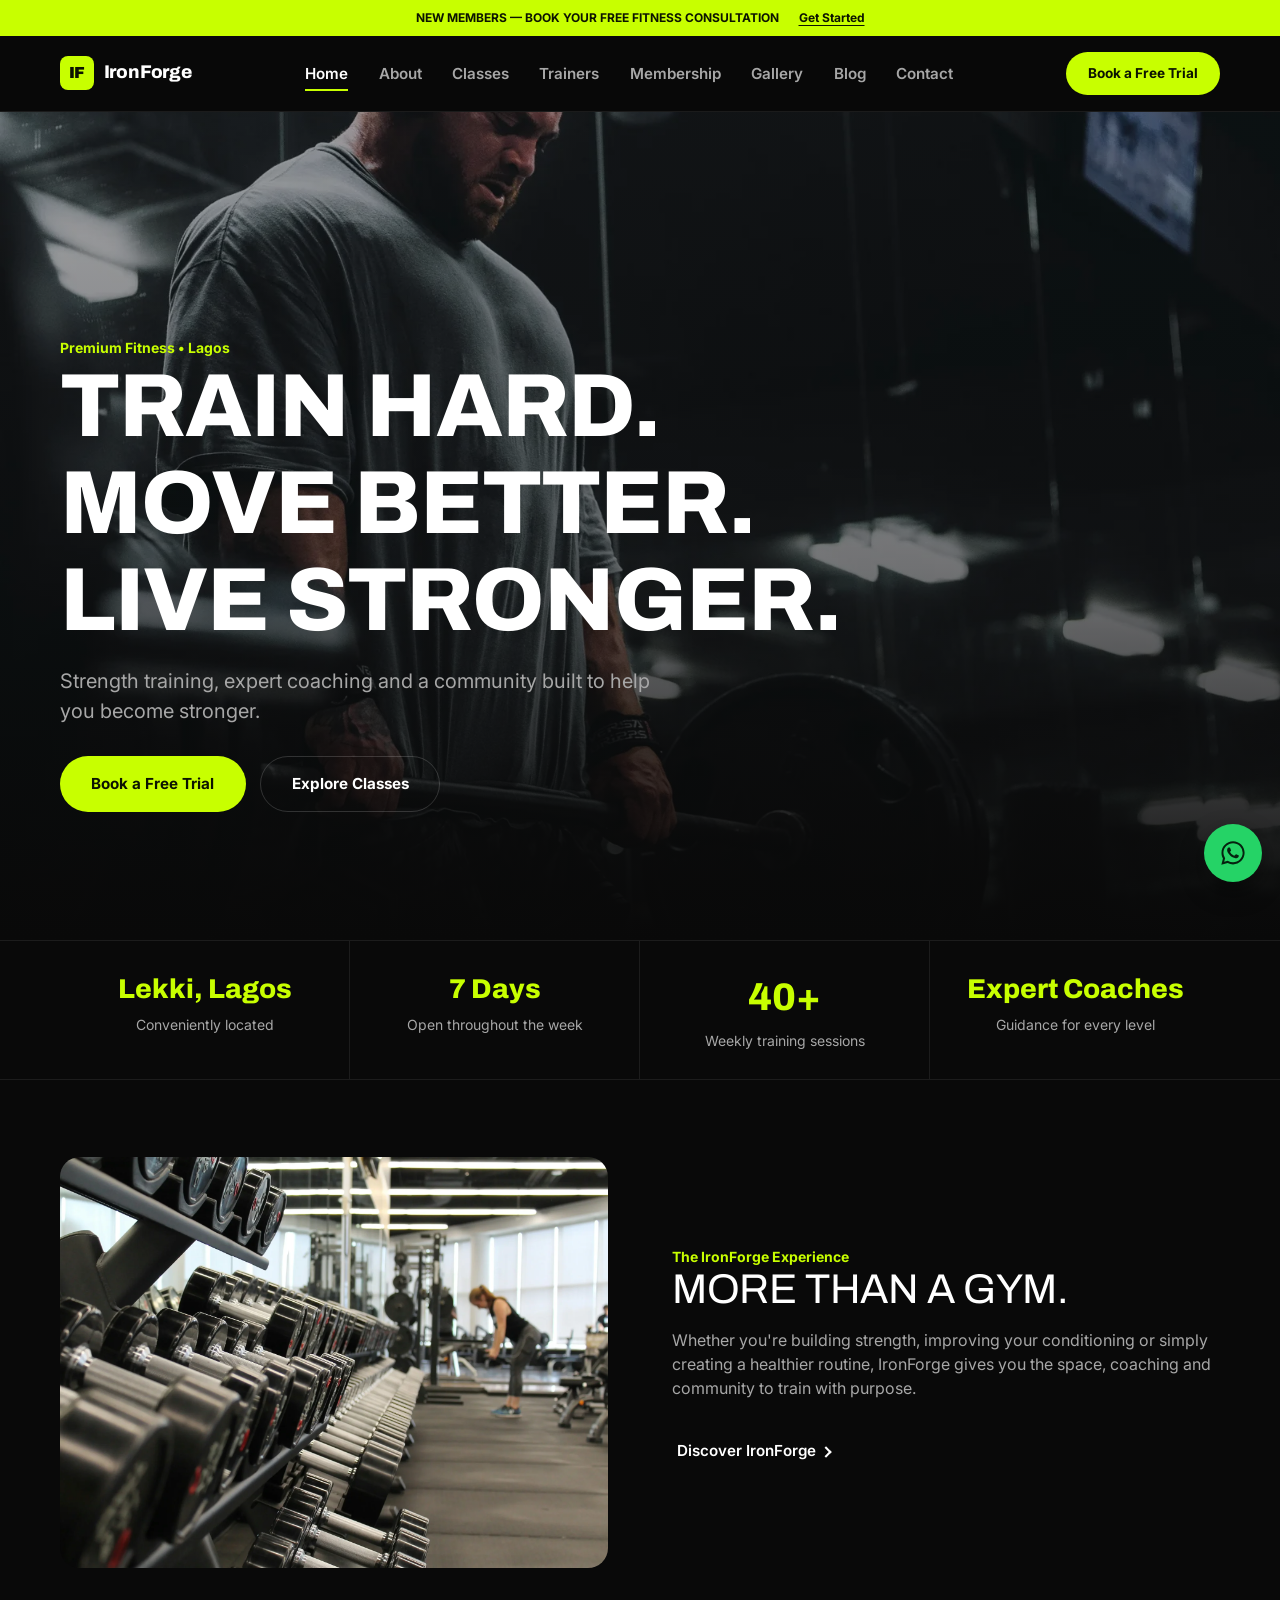
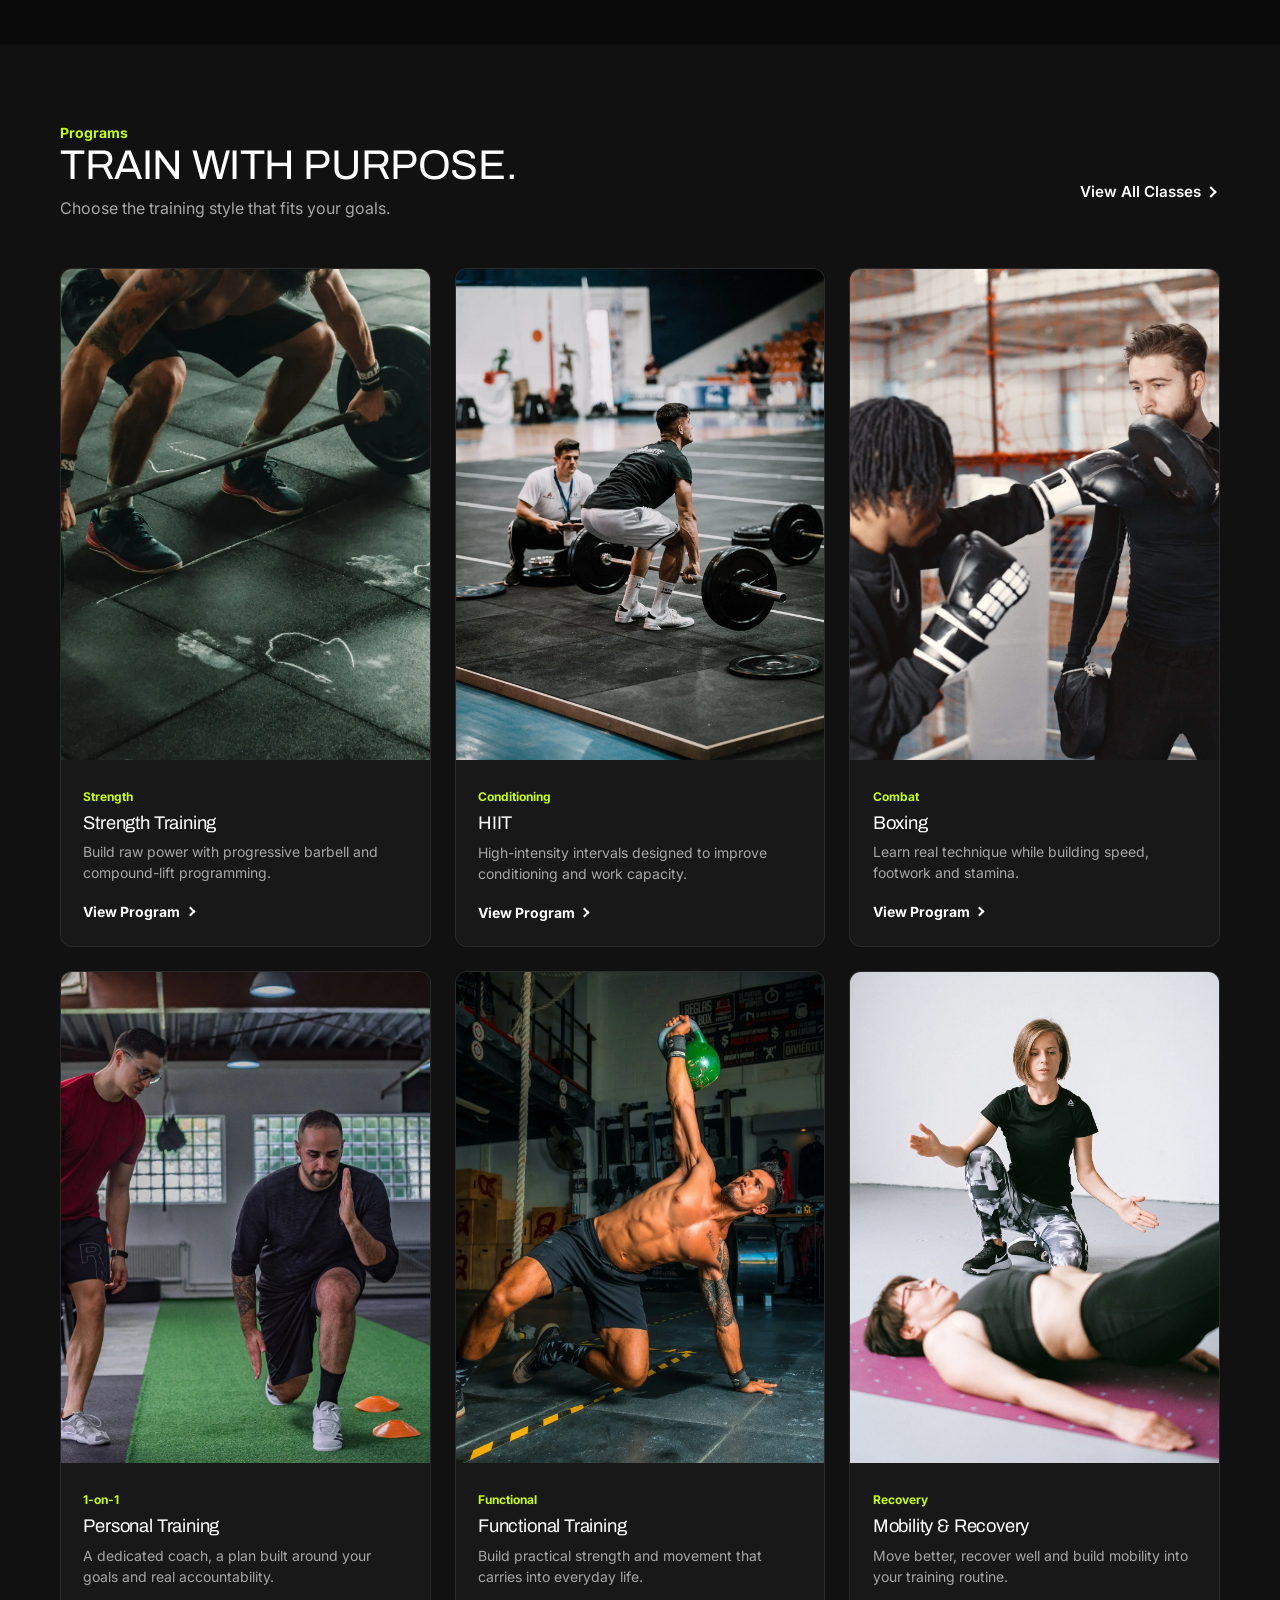
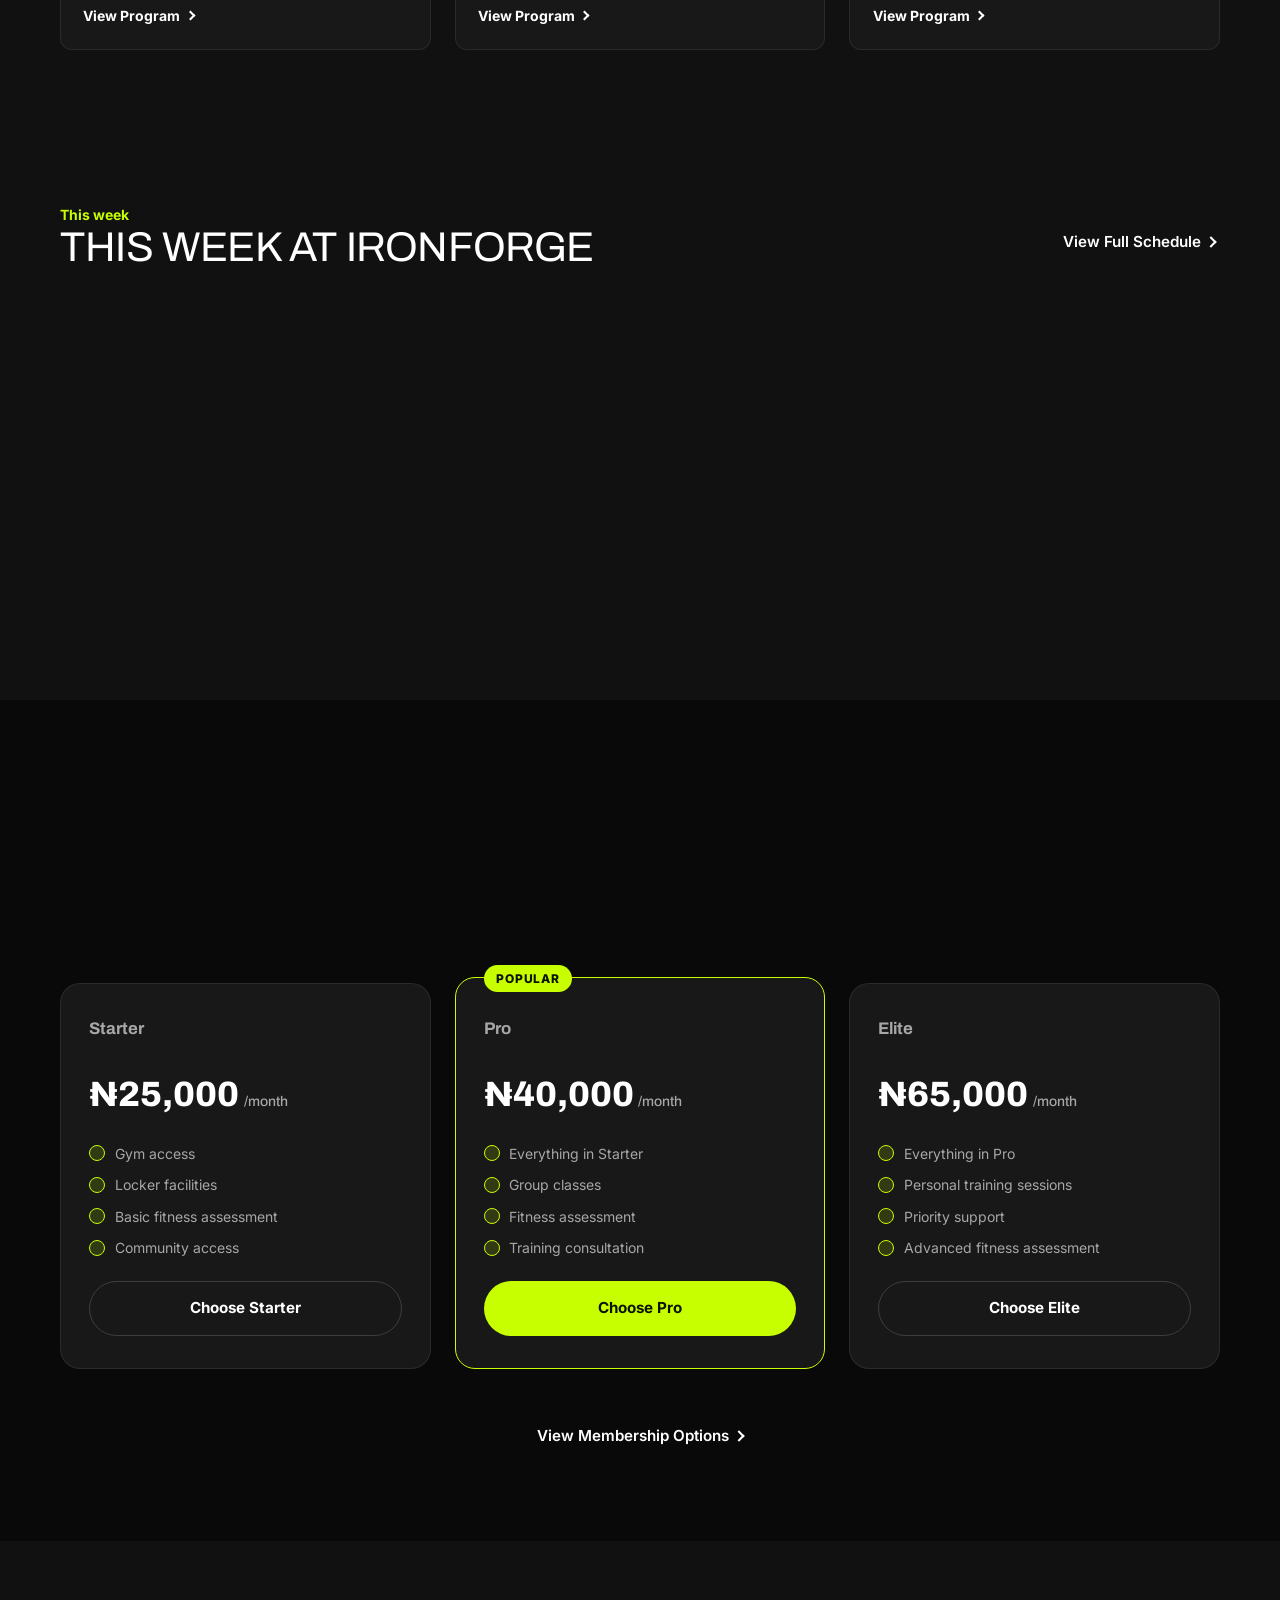
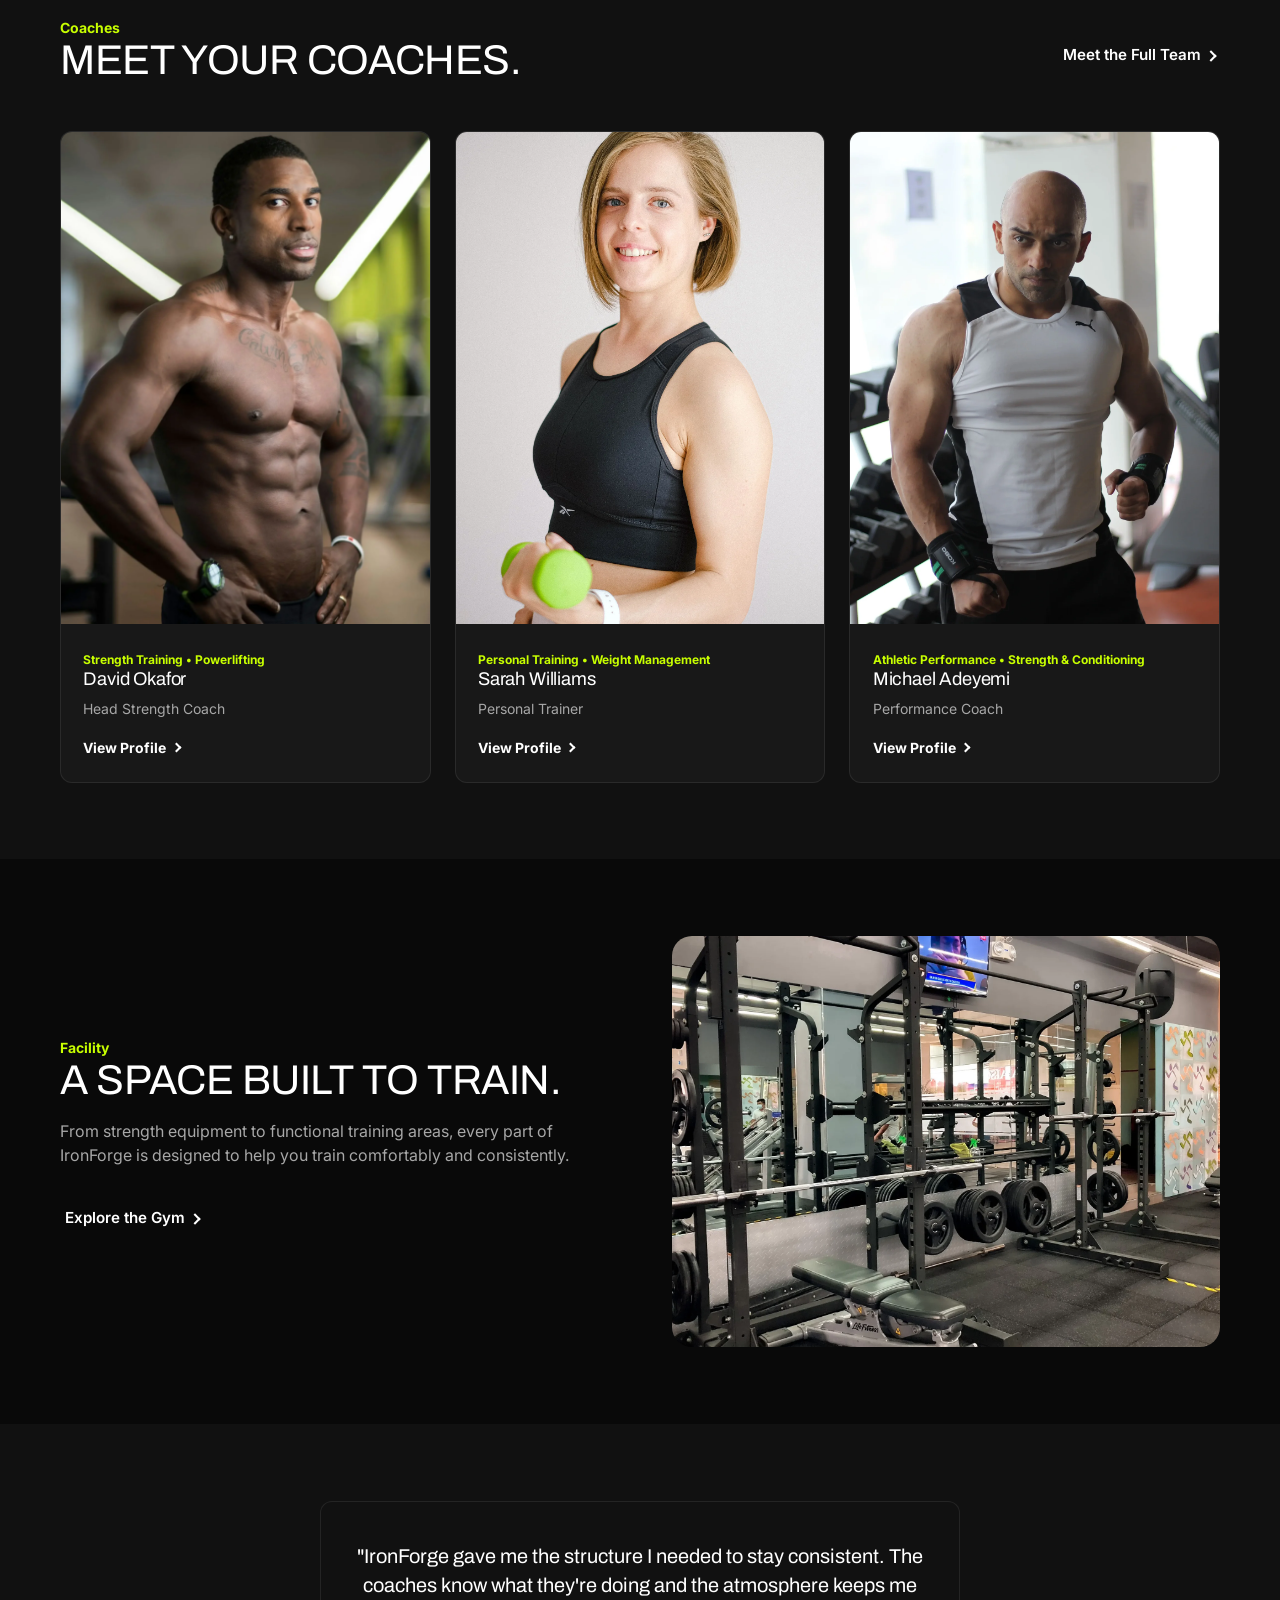
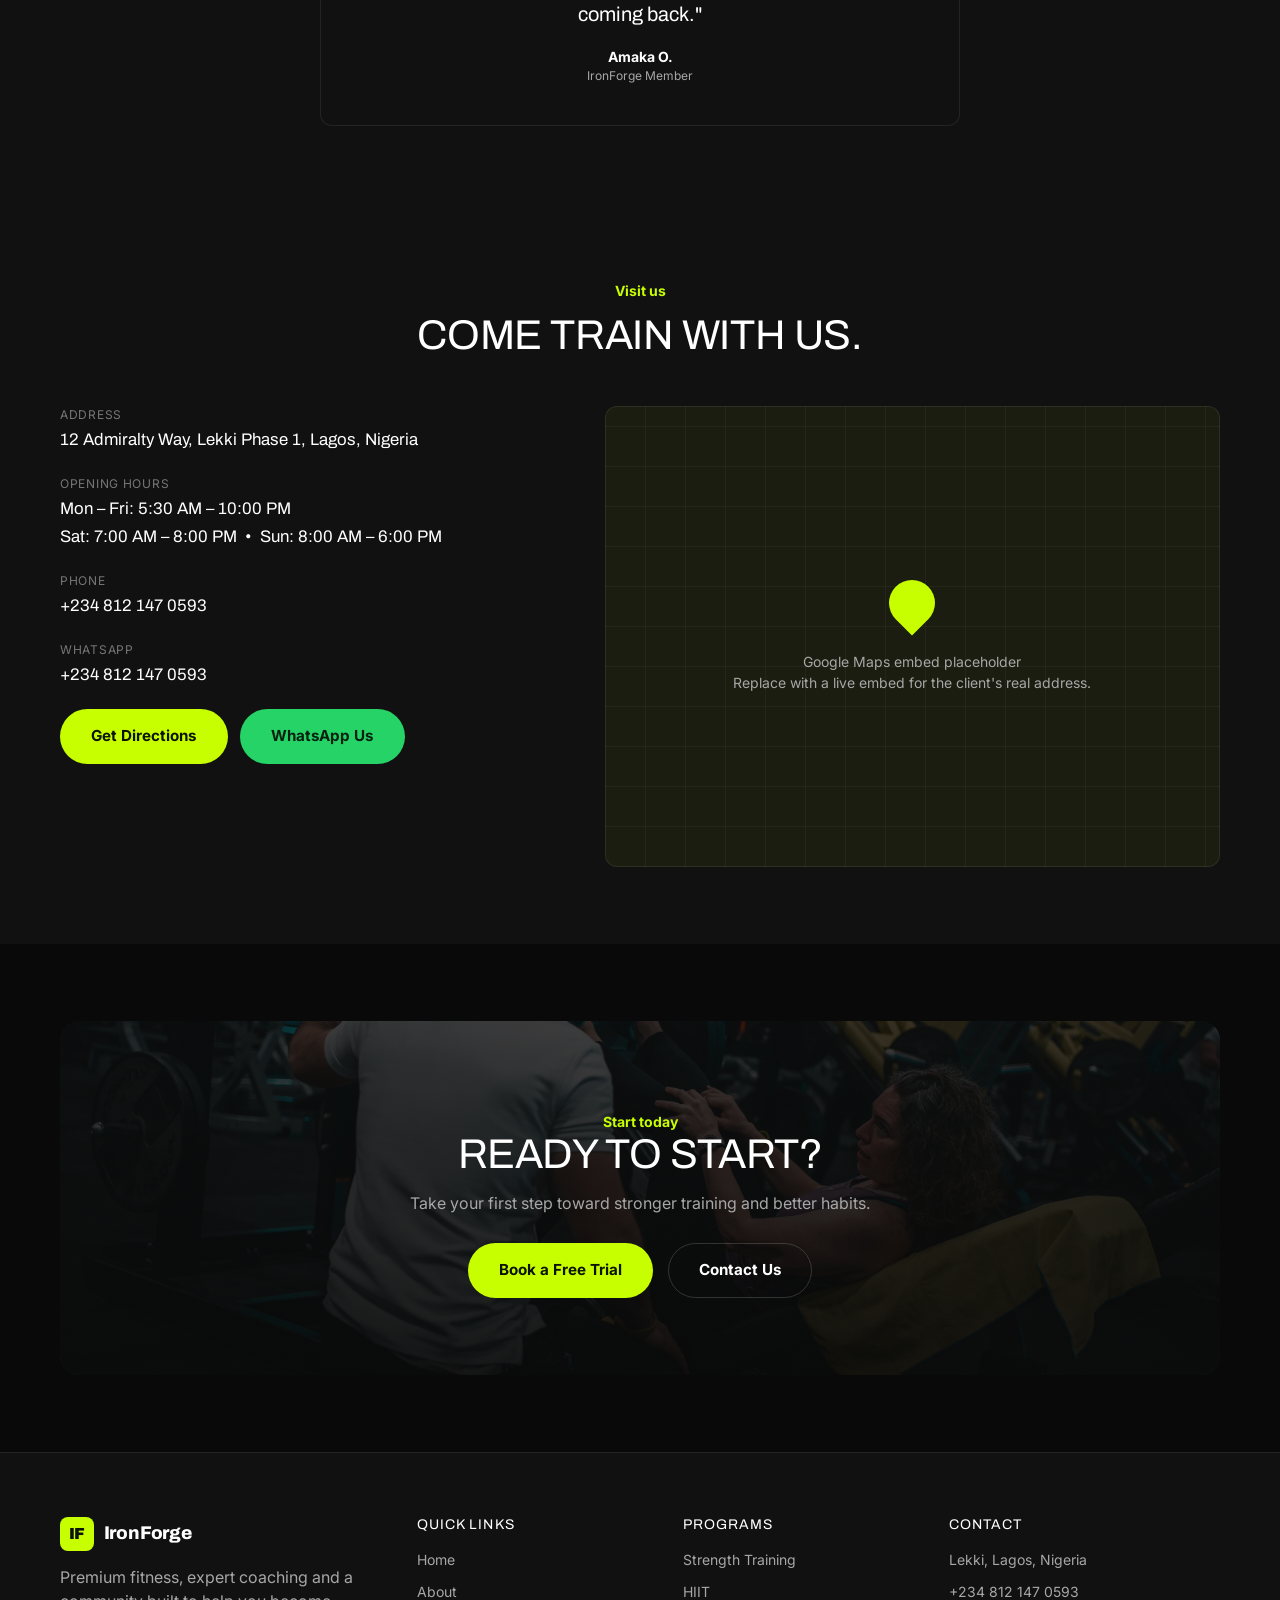
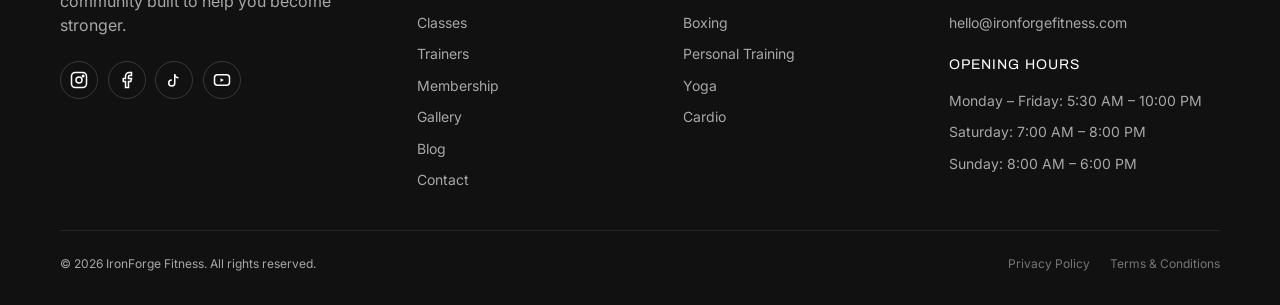
==== index.html @ 733f0c9f "my first commit" ====
<!doctype html>
<html lang="en">
  <head>
    <meta charset="UTF-8" />
    <meta name="viewport" content="width=device-width, initial-scale=1.0" />
    <title>IronForge Fitness | Premium Gym &amp; Fitness in Lagos</title>
    <meta
      name="description"
      content="IronForge is a premium gym in Lekki, Lagos offering strength training, group classes and personal training with expert coaching. Book your free trial today."
    />
    <link rel="canonical" href="https://www.ironforgefitness.com/" />
    <meta name="theme-color" content="#090909" />
    <link
      rel="icon"
      href="data:image/svg+xml,<svg xmlns=%22http://www.w3.org/2000/svg%22 viewBox=%220 0 100 100%22><rect width=%22100%22 height=%22100%22 rx=%2220%22 fill=%22%23090909%22/><text x=%2250%22 y=%2266%22 font-size=%2260%22 font-family=%22Arial%22 font-weight=%22900%22 fill=%22%23c8ff00%22 text-anchor=%22middle%22>IF</text></svg>"
    />
    <!-- Open Graph -->
    <meta property="og:type" content="website" />
    <meta
      property="og:title"
      content="IronForge Fitness | Premium Gym & Fitness in Lagos"
    />
    <meta
      property="og:description"
      content="IronForge is a premium gym in Lekki, Lagos offering strength training, group classes and personal training with expert coaching. Book your free trial today."
    />
    <meta property="og:image" content="assets/images/hero/H01.jpg" />
    <meta property="og:url" content="https://www.ironforgefitness.com/" />
    <!-- Twitter -->
    <meta name="twitter:card" content="summary_large_image" />
    <meta
      name="twitter:title"
      content="IronForge Fitness | Premium Gym & Fitness in Lagos"
    />
    <meta
      name="twitter:description"
      content="IronForge is a premium gym in Lekki, Lagos offering strength training, group classes and personal training with expert coaching. Book your free trial today."
    />
    <link rel="preconnect" href="https://fonts.googleapis.com" />
    <link rel="preconnect" href="https://fonts.gstatic.com" crossorigin />
    <link
      href="https://fonts.googleapis.com/css2?family=Archivo:wght@600;700;800;900&family=Inter:wght@400;500;600;700&display=swap"
      rel="stylesheet"
    />
    <link rel="stylesheet" href="css/reset.css" />
    <link rel="stylesheet" href="css/variables.css" />
    <link rel="stylesheet" href="css/base.css" />
    <link rel="stylesheet" href="css/layout.css" />
    <link rel="stylesheet" href="css/components.css" />
    <link rel="stylesheet" href="css/pages.css" />
    <link rel="stylesheet" href="css/responsive.css" />
  </head>
  <body>
    <a class="skip-link" href="#main">Skip to content</a>
    <div class="announcement">
      <div class="container announcement__inner">
        <span>NEW MEMBERS — BOOK YOUR FREE FITNESS CONSULTATION</span>
        <a class="announcement__cta" href="contact.html">Get Started</a>
      </div>
    </div>

    <header class="site-header">
      <div class="container site-header__inner">
        <a
          href="index.html"
          class="brand"
          aria-label="IronForge Fitness — home"
        >
          <span class="brand__mark" aria-hidden="true">IF</span>
          <span data-gym-text="shortName">IronForge</span>
        </a>

        <nav class="main-nav" aria-label="Primary">
          <ul class="main-nav__list">
            <li><a class="main-nav__link" href="index.html">Home</a></li>
            <li><a class="main-nav__link" href="about.html">About</a></li>
            <li><a class="main-nav__link" href="classes.html">Classes</a></li>
            <li><a class="main-nav__link" href="trainers.html">Trainers</a></li>
            <li>
              <a class="main-nav__link" href="membership.html">Membership</a>
            </li>
            <li><a class="main-nav__link" href="gallery.html">Gallery</a></li>
            <li><a class="main-nav__link" href="blog.html">Blog</a></li>
            <li><a class="main-nav__link" href="contact.html">Contact</a></li>
          </ul>
        </nav>

        <div class="header-actions">
          <a href="contact.html" class="btn btn--primary btn--sm"
            >Book a Free Trial</a
          >
          <button
            class="nav-toggle"
            aria-expanded="false"
            aria-controls="mobile-menu"
            aria-label="Open menu"
          >
            <span></span><span></span><span></span>
          </button>
        </div>
      </div>
    </header>

    <div
      class="mobile-menu"
      id="mobile-menu"
      role="dialog"
      aria-modal="true"
      aria-label="Mobile menu"
    >
      <div class="mobile-menu__top">
        <a href="index.html" class="brand">
          <span class="brand__mark" aria-hidden="true">IF</span>
          <span data-gym-text="shortName">IronForge</span>
        </a>
        <button class="mobile-menu__close" aria-label="Close menu">
          &times;
        </button>
      </div>
      <ul class="mobile-menu__list">
        <li><a class="mobile-menu__link" href="index.html">Home</a></li>
        <li><a class="mobile-menu__link" href="about.html">About</a></li>
        <li><a class="mobile-menu__link" href="classes.html">Classes</a></li>
        <li><a class="mobile-menu__link" href="trainers.html">Trainers</a></li>
        <li>
          <a class="mobile-menu__link" href="membership.html">Membership</a>
        </li>
        <li><a class="mobile-menu__link" href="gallery.html">Gallery</a></li>
        <li><a class="mobile-menu__link" href="blog.html">Blog</a></li>
        <li><a class="mobile-menu__link" href="contact.html">Contact</a></li>
      </ul>
      <div class="mobile-menu__actions">
        <a href="contact.html" class="btn btn--primary btn--block"
          >Book a Free Trial</a
        >
        <a
          href=""
          data-gym-href="whatsappMessage"
          class="btn btn--whatsapp btn--block"
          target="_blank"
          rel="noopener"
          >Chat on WhatsApp</a
        >
        <p class="mobile-menu__contact">
          Lekki, Lagos ·
          <a href="" data-gym-href="phoneHref" data-gym-text="phone"
            >+234 800 000 0000</a
          >
        </p>
      </div>
    </div>

    <main id="main">
      <!-- HERO -->
      <section class="hero">
        <div class="hero__bg">
          <img
            src="assets/images/hero/H01.webp"
            alt="Athlete training inside IronForge Fitness"
            loading="eager"
          />
        </div>
        <div class="container hero__content">
          <p class="eyebrow" data-reveal>Premium Fitness &bull; Lagos</p>
          <h1 data-reveal>TRAIN HARD.<br />MOVE BETTER.<br />LIVE STRONGER.</h1>
          <p class="hero__lead" data-reveal>
            Strength training, expert coaching and a community built to help you
            become stronger.
          </p>
          <div class="hero__actions" data-reveal>
            <a href="contact.html" class="btn btn--primary"
              >Book a Free Trial</a
            >
            <a href="classes.html" class="btn btn--outline">Explore Classes</a>
          </div>
          <ul class="hero__meta" data-reveal>
            <li data-gym-text="location">Lekki, Lagos</li>
            <li>Open 7 Days</li>
          </ul>
        </div>
      </section>

      <!-- QUICK INFO STRIP -->
      <section class="stats-strip" aria-label="At a glance">
        <div class="container stats-strip__grid">
          <div class="stat" data-reveal>
            <div
              class="stat__num"
              style="font-size: clamp(1.25rem, 1.6vw + 0.9rem, 1.7rem)"
            >
              Lekki, Lagos
            </div>
            <div class="stat__label">Conveniently located</div>
          </div>
          <div class="stat" data-reveal>
            <div
              class="stat__num"
              style="font-size: clamp(1.25rem, 1.6vw + 0.9rem, 1.7rem)"
            >
              7 Days
            </div>
            <div class="stat__label">Open throughout the week</div>
          </div>
          <div class="stat" data-reveal>
            <div class="stat__num">40+</div>
            <div class="stat__label">Weekly training sessions</div>
          </div>
          <div class="stat" data-reveal>
            <div
              class="stat__num"
              style="font-size: clamp(1.25rem, 1.6vw + 0.9rem, 1.7rem)"
            >
              Expert Coaches
            </div>
            <div class="stat__label">Guidance for every level</div>
          </div>
        </div>
      </section>

      <!-- INTRO -->
      <section class="section">
        <div class="container split">
          <div data-reveal>
            <img
              src="/assets/images/blog/B03.webp"
              alt="IronForge Fitness training floor with members working out"
              style="
                border-radius: var(--radius-lg);
                aspect-ratio: 4/3;
                object-fit: cover;
              "
            />
          </div>
          <div data-reveal>
            <p class="eyebrow">The IronForge Experience</p>
            <h2>MORE THAN A GYM.</h2>
            <p style="margin-top: 1rem">
              Whether you're building strength, improving your conditioning or
              simply creating a healthier routine, IronForge gives you the
              space, coaching and community to train with purpose.
            </p>
            <a
              href="about.html"
              class="btn btn--ghost"
              style="margin-top: 1.5rem"
              >Discover IronForge</a
            >
          </div>
        </div>
      </section>

      <!-- PROGRAMS -->
      <section class="section section--surface">
        <div class="container">
          <div class="section-head section-head--split" data-reveal>
            <div>
              <p class="eyebrow">Programs</p>
              <h2>TRAIN WITH PURPOSE.</h2>
              <p style="margin-top: 0.5rem">
                Choose the training style that fits your goals.
              </p>
            </div>
            <a href="classes.html" class="btn btn--ghost">View All Classes</a>
          </div>
          <div class="grid grid--3">
            <!-- Strength Training -->
            <article class="card program-card" data-reveal>
              <div class="card__media program-card__media">
                <img
                  src="assets/images/classes/C01.webp"
                  alt="Athlete performing strength training with a barbell"
                  loading="lazy"
                />
              </div>

              <div class="card__body">
                <span class="card__tag">Strength</span>
                <h3 class="card__title">Strength Training</h3>
                <p class="card__desc">
                  Build raw power with progressive barbell and compound-lift
                  programming.
                </p>
                <a
                  href="class-detail.html?program=strength-training"
                  class="card__link"
                >
                  View Program
                </a>
              </div>
            </article>

            <!-- HIIT -->
            <article class="card program-card" data-reveal>
              <div class="card__media program-card__media">
                <img
                  src="assets/images/classes/C03.webp"
                  alt="Members training during a high-intensity conditioning session"
                  loading="lazy"
                />
              </div>

              <div class="card__body">
                <span class="card__tag">Conditioning</span>
                <h3 class="card__title">HIIT</h3>
                <p class="card__desc">
                  High-intensity intervals designed to improve conditioning and
                  work capacity.
                </p>
                <a href="class-detail.html?program=hiit" class="card__link">
                  View Program
                </a>
              </div>
            </article>

            <!-- Boxing -->
            <article class="card program-card" data-reveal>
              <div class="card__media program-card__media">
                <img
                  src="assets/images/classes/C07.webp"
                  alt="Members practising boxing techniques with a coach"
                  loading="lazy"
                />
              </div>

              <div class="card__body">
                <span class="card__tag">Combat</span>
                <h3 class="card__title">Boxing</h3>
                <p class="card__desc">
                  Learn real technique while building speed, footwork and
                  stamina.
                </p>
                <a href="class-detail.html?program=boxing" class="card__link">
                  View Program
                </a>
              </div>
            </article>

            <!-- Personal Training -->
            <article class="card program-card" data-reveal>
              <div class="card__media program-card__media">
                <img
                  src="assets/images/classes/C10.webp"
                  alt="Coach guiding a member through a personal training session"
                  loading="lazy"
                />
              </div>

              <div class="card__body">
                <span class="card__tag">1-on-1</span>
                <h3 class="card__title">Personal Training</h3>
                <p class="card__desc">
                  A dedicated coach, a plan built around your goals and real
                  accountability.
                </p>
                <a
                  href="class-detail.html?program=personal-training"
                  class="card__link"
                >
                  View Program
                </a>
              </div>
            </article>

            <!-- Functional Training -->
            <article class="card program-card" data-reveal>
              <div class="card__media program-card__media">
                <img
                  src="assets/images/classes/C13.webp"
                  alt="Athlete performing functional training exercises"
                  loading="lazy"
                />
              </div>

              <div class="card__body">
                <span class="card__tag">Functional</span>
                <h3 class="card__title">Functional Training</h3>
                <p class="card__desc">
                  Build practical strength and movement that carries into
                  everyday life.
                </p>
                <a
                  href="class-detail.html?program=functional-training"
                  class="card__link"
                >
                  View Program
                </a>
              </div>
            </article>

            <!-- Mobility & Recovery -->
            <article class="card program-card" data-reveal>
              <div class="card__media program-card__media">
                <img
                  src="assets/images/classes/C12.webp"
                  alt="Members performing mobility and recovery exercises"
                  loading="lazy"
                />
              </div>

              <div class="card__body">
                <span class="card__tag">Recovery</span>
                <h3 class="card__title">Mobility &amp; Recovery</h3>
                <p class="card__desc">
                  Move better, recover well and build mobility into your
                  training routine.
                </p>
                <a href="class-detail.html?program=mobility" class="card__link">
                  View Program
                </a>
              </div>
            </article>
          </div>
        </div>
      </section>

      <!-- FEATURED CLASSES -->
      <section class="section section--surface">
        <div class="container">
          <div class="section-head section-head--split" data-reveal>
            <div>
              <p class="eyebrow">This week</p>
              <h2>THIS WEEK AT IRONFORGE</h2>
            </div>
            <a href="classes.html" class="btn btn--ghost">View Full Schedule</a>
          </div>
          <div class="timetable timetable-desktop" data-reveal>
            <table>
              <thead>
                <tr>
                  <th>Day</th>
                  <th>Class</th>
                  <th>Coach</th>
                  <th>Time</th>
                </tr>
              </thead>
              <tbody>
                <tr>
                  <td>Monday</td>
                  <td>Strength</td>
                  <td>David</td>
                  <td class="slot-time">6:00 AM</td>
                </tr>
                <tr>
                  <td>Tuesday</td>
                  <td>HIIT</td>
                  <td>Sarah</td>
                  <td class="slot-time">6:00 PM</td>
                </tr>
                <tr>
                  <td>Wednesday</td>
                  <td>Boxing</td>
                  <td>Michael</td>
                  <td class="slot-time">7:00 PM</td>
                </tr>
                <tr>
                  <td>Thursday</td>
                  <td>Functional</td>
                  <td>Daniel</td>
                  <td class="slot-time">6:00 AM</td>
                </tr>
                <tr>
                  <td>Friday</td>
                  <td>Strength</td>
                  <td>David</td>
                  <td class="slot-time">6:00 PM</td>
                </tr>
              </tbody>
            </table>
          </div>
          <div class="timetable-mobile" data-reveal>
            <div class="day-card">
              <div class="day-card__head">Monday</div>
              <div class="day-card__row">
                <span>Strength &middot; David</span
                ><span class="slot-time">6:00 AM</span>
              </div>
            </div>
            <div class="day-card">
              <div class="day-card__head">Tuesday</div>
              <div class="day-card__row">
                <span>HIIT &middot; Sarah</span
                ><span class="slot-time">6:00 PM</span>
              </div>
            </div>
            <div class="day-card">
              <div class="day-card__head">Wednesday</div>
              <div class="day-card__row">
                <span>Boxing &middot; Michael</span
                ><span class="slot-time">7:00 PM</span>
              </div>
            </div>
            <div class="day-card">
              <div class="day-card__head">Thursday</div>
              <div class="day-card__row">
                <span>Functional &middot; Daniel</span
                ><span class="slot-time">6:00 AM</span>
              </div>
            </div>
            <div class="day-card">
              <div class="day-card__head">Friday</div>
              <div class="day-card__row">
                <span>Strength &middot; David</span
                ><span class="slot-time">6:00 PM</span>
              </div>
            </div>
          </div>
        </div>
      </section>

      <!-- MEMBERSHIP -->
      <section class="section">
        <div class="container">
          <div class="section-head section-head--center" data-reveal>
            <p class="eyebrow">Membership</p>
            <h2>FIND YOUR FIT.</h2>
            <p>
              Flexible membership options designed around the way you train.
            </p>
            <p
              style="
                font-size: var(--fs-tiny);
                color: var(--color-muted-dim);
                margin-top: 0.5rem;
              "
            >
              Demo pricing &mdash; replace with the gym's actual pricing before
              launch.
            </p>
          </div>
          <div class="grid grid--3 membership-grid">
            <div class="plan-card" data-reveal>
              <div class="plan-card__name">Starter</div>
              <div class="plan-card__price">
                &#8358;25,000<span>/month</span>
              </div>
              <ul class="plan-card__list">
                <li>Gym access</li>
                <li>Locker facilities</li>
                <li>Basic fitness assessment</li>
                <li>Community access</li>
              </ul>
              <a href="membership.html" class="btn btn--outline btn--block"
                >Choose Starter</a
              >
            </div>
            <div class="plan-card plan-card--featured" data-reveal>
              <span class="plan-card__badge">Popular</span>
              <div class="plan-card__name">Pro</div>
              <div class="plan-card__price">
                &#8358;40,000<span>/month</span>
              </div>
              <ul class="plan-card__list">
                <li>Everything in Starter</li>
                <li>Group classes</li>
                <li>Fitness assessment</li>
                <li>Training consultation</li>
              </ul>
              <a href="membership.html" class="btn btn--primary btn--block"
                >Choose Pro</a
              >
            </div>
            <div class="plan-card" data-reveal>
              <div class="plan-card__name">Elite</div>
              <div class="plan-card__price">
                &#8358;65,000<span>/month</span>
              </div>
              <ul class="plan-card__list">
                <li>Everything in Pro</li>
                <li>Personal training sessions</li>
                <li>Priority support</li>
                <li>Advanced fitness assessment</li>
              </ul>
              <a href="membership.html" class="btn btn--outline btn--block"
                >Choose Elite</a
              >
            </div>
          </div>
          <div style="text-align: center; margin-top: 2.5rem" data-reveal>
            <a href="membership.html" class="btn btn--ghost"
              >View Membership Options</a
            >
          </div>
        </div>
      </section>

      <!-- TRAINERS PREVIEW -->
      <!-- TRAINERS PREVIEW -->
      <section class="section section--surface">
        <div class="container">
          <div class="section-head section-head--split" data-reveal>
            <div>
              <p class="eyebrow">Coaches</p>
              <h2>MEET YOUR COACHES.</h2>
            </div>

            <a href="trainers.html" class="btn btn--ghost">
              Meet the Full Team
            </a>
          </div>

          <div class="grid grid--3" data-home-trainers></div>
        </div>
      </section>

      <!-- FACILITY -->
      <section class="section">
        <div class="container split split--reverse">
          <div data-reveal>
            <img
              src="assets/images/facilities/F02.webp"
              alt="IronForge Fitness training facility with strength equipment"
              loading="lazy"
              style="
                border-radius: var(--radius-lg);
                aspect-ratio: 4/3;
                object-fit: cover;
              "
            />
          </div>
          <div data-reveal>
            <p class="eyebrow">Facility</p>
            <h2>A SPACE BUILT TO TRAIN.</h2>
            <p style="margin-top: 1rem">
              From strength equipment to functional training areas, every part
              of IronForge is designed to help you train comfortably and
              consistently.
            </p>
            <a
              href="gallery.html"
              class="btn btn--ghost"
              style="margin-top: 1.5rem"
              >Explore the Gym</a
            >
          </div>
        </div>
      </section>

      <!-- TESTIMONIAL -->
      <section class="section section--surface">
        <div class="container">
          <div
            class="testimonial"
            data-reveal
            style="
              max-width: 640px;
              margin-inline: auto;
              text-align: center;
              padding: 2.5rem 2rem;
              align-items: center;
            "
          >
            <p class="testimonial__quote" style="font-size: var(--fs-lead)">
              "IronForge gave me the structure I needed to stay consistent. The
              coaches know what they're doing and the atmosphere keeps me coming
              back."
            </p>
            <div>
              <div class="testimonial__author">Amaka O.</div>
              <div class="testimonial__goal">IronForge Member</div>
            </div>
          </div>
        </div>
      </section>

      <!-- LOCATION -->
      <section class="section section--surface">
        <div class="container">
          <div class="section-head section-head--center" data-reveal>
            <p class="eyebrow">Visit us</p>
            <h2>COME TRAIN WITH US.</h2>
          </div>
          <div class="location-grid" data-reveal>
            <div class="location-details">
              <div>
                <div class="location-detail__label">Address</div>
                <div class="location-detail__value" data-gym-text="address">
                  12 Admiralty Way, Lekki Phase 1, Lagos, Nigeria
                </div>
              </div>
              <div>
                <div class="location-detail__label">Opening Hours</div>
                <div class="location-detail__value">
                  Mon &ndash; Fri: 5:30 AM &ndash; 10:00 PM
                </div>
                <div class="location-detail__value">
                  Sat: 7:00 AM &ndash; 8:00 PM &nbsp;&bull;&nbsp; Sun: 8:00 AM
                  &ndash; 6:00 PM
                </div>
              </div>
              <div>
                <div class="location-detail__label">Phone</div>
                <div class="location-detail__value">
                  <a href="" data-gym-href="phoneHref" data-gym-text="phone"
                    >+234 812 147 0593</a
                  >
                </div>
              </div>
              <div>
                <div class="location-detail__label">WhatsApp</div>
                <div class="location-detail__value">
                  <a
                    href=""
                    data-gym-href="whatsappMessage"
                    data-gym-text="whatsapp"
                    >+234 812 147 0593</a
                  >
                </div>
              </div>
              <div style="display: flex; flex-wrap: wrap; gap: 0.75rem">
                <a
                  href="https://maps.google.com/?q=Lekki+Phase+1+Lagos+Nigeria"
                  target="_blank"
                  rel="noopener"
                  class="btn btn--primary"
                  >Get Directions</a
                >
                <a
                  href=""
                  data-gym-href="whatsappMessage"
                  target="_blank"
                  rel="noopener"
                  class="btn btn--whatsapp"
                  >WhatsApp Us</a
                >
              </div>
            </div>
            <div
              class="map-placeholder"
              role="img"
              aria-label="Map placeholder showing IronForge Fitness location in Lekki, Lagos"
            >
              <div>
                <div class="map-placeholder__pin"></div>
                <p
                  style="color: var(--color-muted); font-size: var(--fs-small)"
                >
                  Google Maps embed placeholder<br />Replace with a live embed
                  for the client's real address.
                </p>
              </div>
            </div>
          </div>
        </div>
      </section>

      <!-- FINAL CTA -->
      <section class="section">
        <div class="container">
          <div class="cta-block" data-reveal>
            <div class="cta-block__bg">
              <img
                src="/assets/images/gallery/G10.webp"
                alt="Athlete training with determination at IronForge Fitness"
              />
            </div>
            <p class="eyebrow">Start today</p>
            <h2>READY TO START?</h2>
            <p>
              Take your first step toward stronger training and better habits.
            </p>
            <div class="cta-block__actions">
              <a href="contact.html" class="btn btn--primary"
                >Book a Free Trial</a
              >
              <a href="contact.html" class="btn btn--outline">Contact Us</a>
            </div>
          </div>
        </div>
      </section>
    </main>

    <footer class="site-footer">
      <div class="container">
        <div class="footer-grid">
          <div class="footer-brand">
            <a href="index.html" class="brand">
              <span class="brand__mark" aria-hidden="true">IF</span>
              <span data-gym-text="shortName">IronForge</span>
            </a>
            <p data-gym-text="description">
              Premium fitness, expert coaching and a community built to help you
              become stronger.
            </p>
            <div class="footer-social">
              <a
                href=""
                data-gym-href="social"
                aria-label="Instagram"
                target="_blank"
                rel="noopener"
              >
                <svg
                  width="18"
                  height="18"
                  viewBox="0 0 24 24"
                  fill="none"
                  stroke="currentColor"
                  stroke-width="2"
                >
                  <rect x="2" y="2" width="20" height="20" rx="5" />
                  <circle cx="12" cy="12" r="4" />
                  <circle cx="17.5" cy="6.5" r="1" />
                </svg>
              </a>
              <a
                href="https://facebook.com/ironforgefitness"
                aria-label="Facebook"
                target="_blank"
                rel="noopener"
              >
                <svg
                  width="18"
                  height="18"
                  viewBox="0 0 24 24"
                  fill="none"
                  stroke="currentColor"
                  stroke-width="2"
                >
                  <path
                    d="M18 2h-3a5 5 0 0 0-5 5v3H7v4h3v8h4v-8h3l1-4h-4V7a1 1 0 0 1 1-1h3z"
                  />
                </svg>
              </a>
              <a
                href="https://tiktok.com/@ironforgefitness"
                aria-label="TikTok"
                target="_blank"
                rel="noopener"
              >
                <svg
                  width="18"
                  height="18"
                  viewBox="0 0 24 24"
                  fill="none"
                  stroke="currentColor"
                  stroke-width="2"
                >
                  <path d="M9 12a4 4 0 1 0 4 4V4a5 5 0 0 0 5 5" />
                </svg>
              </a>
              <a
                href="https://youtube.com/@ironforgefitness"
                aria-label="YouTube"
                target="_blank"
                rel="noopener"
              >
                <svg
                  width="18"
                  height="18"
                  viewBox="0 0 24 24"
                  fill="none"
                  stroke="currentColor"
                  stroke-width="2"
                >
                  <rect x="2" y="5" width="20" height="14" rx="4" />
                  <path
                    d="M10 9.5v5l4.5-2.5z"
                    fill="currentColor"
                    stroke="none"
                  />
                </svg>
              </a>
            </div>
          </div>

          <div class="footer-col">
            <h3>Quick Links</h3>
            <ul>
              <li><a href="index.html">Home</a></li>
              <li><a href="about.html">About</a></li>
              <li><a href="classes.html">Classes</a></li>
              <li><a href="trainers.html">Trainers</a></li>
              <li><a href="membership.html">Membership</a></li>
              <li><a href="gallery.html">Gallery</a></li>
              <li><a href="blog.html">Blog</a></li>
              <li><a href="contact.html">Contact</a></li>
            </ul>
          </div>

          <div class="footer-col">
            <h3>Programs</h3>
            <ul>
              <li><a href="classes.html">Strength Training</a></li>
              <li><a href="classes.html">HIIT</a></li>
              <li><a href="classes.html">Boxing</a></li>
              <li><a href="classes.html">Personal Training</a></li>
              <li><a href="classes.html">Yoga</a></li>
              <li><a href="classes.html">Cardio</a></li>
            </ul>
          </div>

          <div class="footer-col">
            <h3>Contact</h3>
            <ul>
              <li data-gym-text="location">Lekki, Lagos, Nigeria</li>
              <li>
                <a href="" data-gym-href="phoneHref" data-gym-text="phone"
                  >+234 812 147 0593</a
                >
              </li>
              <li>
                <a href="" data-gym-href="email" data-gym-text="email"
                  >hello@ironforgefitness.com</a
                >
              </li>
            </ul>
            <h3 style="margin-top: 1.5rem">Opening Hours</h3>
            <ul>
              <li>Monday – Friday: 5:30 AM – 10:00 PM</li>
              <li>Saturday: 7:00 AM – 8:00 PM</li>
              <li>Sunday: 8:00 AM – 6:00 PM</li>
            </ul>
          </div>
        </div>

        <div class="footer-bottom">
          <p>
            &copy; <span data-current-year>2026</span> IronForge Fitness. All
            rights reserved.
          </p>
          <div class="footer-bottom-links">
            <a href="#">Privacy Policy</a>
            <a href="#">Terms &amp; Conditions</a>
          </div>
        </div>
      </div>
    </footer>

    <a
      href=""
      data-gym-href="whatsappMessage"
      class="whatsapp-float"
      target="_blank"
      rel="noopener"
      aria-label="Chat with us on WhatsApp"
    >
      <svg viewBox="0 0 24 24" fill="currentColor" aria-hidden="true">
        <path
          d="M12.04 2C6.58 2 2.13 6.45 2.13 11.91c0 1.75.46 3.39 1.26 4.81L2 22l5.42-1.42a9.87 9.87 0 0 0 4.62 1.18h.01c5.46 0 9.91-4.45 9.91-9.91S17.5 2 12.04 2zm0 18.03h-.01a8.2 8.2 0 0 1-4.18-1.15l-.3-.18-3.12.82.83-3.04-.2-.31a8.2 8.2 0 0 1-1.26-4.36c0-4.53 3.69-8.22 8.24-8.22 2.2 0 4.27.86 5.83 2.42a8.18 8.18 0 0 1 2.41 5.82c0 4.54-3.69 8.2-8.24 8.2zm4.51-6.16c-.25-.12-1.47-.72-1.7-.81-.23-.08-.39-.12-.56.13-.17.24-.64.8-.78.97-.14.16-.29.18-.53.06-.25-.12-1.05-.39-2-1.23-.74-.66-1.24-1.47-1.39-1.72-.14-.24-.02-.38.11-.5.11-.11.25-.29.37-.43.12-.14.16-.25.25-.41.08-.16.04-.31-.02-.43-.06-.12-.56-1.35-.77-1.85-.2-.48-.41-.42-.56-.43h-.48c-.16 0-.43.06-.66.3-.23.24-.86.84-.86 2.05s.88 2.38 1 2.55c.12.16 1.73 2.64 4.19 3.7.59.25 1.04.4 1.4.51.59.19 1.12.16 1.55.1.47-.07 1.47-.6 1.68-1.18.21-.58.21-1.08.15-1.18-.06-.1-.23-.16-.48-.28z"
        />
      </svg>
    </a>

    <button class="back-to-top" aria-label="Back to top">
      <svg
        width="18"
        height="18"
        viewBox="0 0 24 24"
        fill="none"
        stroke="currentColor"
        stroke-width="2.5"
      >
        <path d="M12 19V5M5 12l7-7 7 7" />
      </svg>
    </button>

    <script src="js/config.js"></script>
    <script src="js/navigation.js"></script>
    <script src="js/trainers-data.js"></script>
    <script src="js/home.js"></script>
    <script src="js/main.js"></script>
  </body>
</html>
---- css/variables.css ----
/* ==========================================================================
   DESIGN TOKENS — edit this file to re-skin the entire template
   ========================================================================== */
:root {
  /* ---- Brand color system ---- */
  --color-bg: #090909;
  --color-surface: #111111;
  --color-card: #181818;
  --color-card-hover: #1e1e1e;
  --color-border: rgba(255, 255, 255, 0.08);
  --color-border-strong: rgba(255, 255, 255, 0.16);

  --color-text: #ffffff;
  --color-muted: #a7a7a7;
  --color-muted-dim: #767676;

  --color-accent: #c8ff00;
  --color-accent-dim: #9fcb00;
  --color-accent-ink: #0c1400; /* text placed on top of accent */

  --color-success: #4ade80;
  --color-danger: #ff5c5c;

  /* ---- Type ---- */
  --font-display: "Archivo", "Helvetica Neue", Arial, sans-serif;
  --font-body: "Inter", "Helvetica Neue", Arial, sans-serif;

  --fs-hero: clamp(2.6rem, 6vw + 1rem, 5.6rem);
  --fs-h1: clamp(2.2rem, 4vw + 1rem, 3.4rem);
  --fs-h2: clamp(1.8rem, 2.6vw + 1rem, 2.6rem);
  --fs-h3: clamp(1.3rem, 1.4vw + 1rem, 1.6rem);
  --fs-lead: clamp(1.05rem, 0.6vw + 0.9rem, 1.25rem);
  --fs-body: 1rem;
  --fs-small: 0.875rem;
  --fs-tiny: 0.75rem;

  /* ---- Layout ---- */
  --container-width: 1200px;
  --container-pad: 1.25rem;
  --section-pad-y: clamp(3.5rem, 6vw, 6.5rem);

  /* ---- Radius ---- */
  --radius-sm: 6px;
  --radius-md: 12px;
  --radius-lg: 20px;
  --radius-pill: 999px;

  /* ---- Motion ---- */
  --transition: 240ms cubic-bezier(0.4, 0, 0.2, 1);
  --transition-slow: 500ms cubic-bezier(0.4, 0, 0.2, 1);

  /* ---- Shadow ---- */
  --shadow-card: 0 12px 30px rgba(0, 0, 0, 0.45);
  --shadow-lift: 0 20px 45px rgba(0, 0, 0, 0.55);

  /* ---- Z-index scale ---- */
  --z-header: 100;
  --z-menu: 200;
  --z-whatsapp: 150;
  --z-lightbox: 300;
  --z-toast: 400;
}
---- css/base.css ----
/* ==========================================================================
   BASE — typography, links, forms, global element defaults
   ========================================================================== */

body {
  background-color: var(--color-bg);
  color: var(--color-text);
  font-family: var(--font-body);
  font-size: var(--fs-body);
}

h1, h2, h3, h4 {
  font-family: var(--font-display);
  letter-spacing: -0.01em;
  line-height: 1.08;
}

h1 { font-size: var(--fs-h1); }
h2 { font-size: var(--fs-h2); }
h3 { font-size: var(--fs-h3); }

p {
  color: var(--color-muted);
  max-width: 62ch;
}

strong { color: var(--color-text); }

::selection {
  background: var(--color-accent);
  color: var(--color-accent-ink);
}

a {
  transition: color var(--transition);
}

/* Focus visibility for keyboard users */
a:focus-visible,
button:focus-visible,
input:focus-visible,
textarea:focus-visible,
select:focus-visible,
[tabindex]:focus-visible {
  outline: 2px solid var(--color-accent);
  outline-offset: 3px;
  border-radius: var(--radius-sm);
}

/* Forms */
label {
  display: block;
  font-size: var(--fs-small);
  color: var(--color-text);
  margin-bottom: 0.4rem;
  font-weight: 600;
}

input,
textarea,
select {
  width: 100%;
  background: var(--color-surface);
  border: 1px solid var(--color-border-strong);
  border-radius: var(--radius-sm);
  padding: 0.85rem 1rem;
  color: var(--color-text);
  font-size: var(--fs-body);
  transition: border-color var(--transition), background var(--transition);
}

input::placeholder,
textarea::placeholder {
  color: var(--color-muted-dim);
}

input:focus,
textarea:focus,
select:focus {
  border-color: var(--color-accent);
  background: #141414;
}

textarea {
  resize: vertical;
  min-height: 140px;
}

/* Scrollbar (progressive enhancement, webkit only) */
::-webkit-scrollbar { width: 10px; height: 10px; }
::-webkit-scrollbar-track { background: var(--color-bg); }
::-webkit-scrollbar-thumb { background: #2a2a2a; border-radius: var(--radius-pill); }
::-webkit-scrollbar-thumb:hover { background: #3a3a3a; }

/* Utility: visually hidden but accessible */
.visually-hidden {
  position: absolute !important;
  width: 1px; height: 1px;
  padding: 0; margin: -1px;
  overflow: hidden;
  clip: rect(0, 0, 0, 0);
  white-space: nowrap;
  border: 0;
}

/* Utility: skip link */
.skip-link {
  position: absolute;
  top: -100px;
  left: 1rem;
  background: var(--color-accent);
  color: var(--color-accent-ink);
  padding: 0.75rem 1.25rem;
  border-radius: var(--radius-sm);
  z-index: 1000;
  font-weight: 700;
  transition: top var(--transition);
}
.skip-link:focus {
  top: 1rem;
}

/* Scroll reveal base state */
[data-reveal] {
  opacity: 0;
  transform: translateY(24px);
  transition: opacity 700ms ease, transform 700ms ease;
}
[data-reveal].is-visible {
  opacity: 1;
  transform: translateY(0);
}
@media (prefers-reduced-motion: reduce) {
  [data-reveal] {
    opacity: 1;
    transform: none;
    transition: none;
  }
}
---- css/layout.css ----
/* ==========================================================================
   LAYOUT — containers, grid scaffolding, header/footer structure
   ========================================================================== */

.container {
  width: 100%;
  max-width: var(--container-width);
  margin-inline: auto;
  padding-inline: var(--container-pad);
}

.section {
  padding-block: var(--section-pad-y);
}

.section--tight { padding-block: clamp(2rem, 3vw, 3rem); }
.section--surface { background: var(--color-surface); }

.section-head {
  display: flex;
  flex-direction: column;
  gap: 0.75rem;
  margin-bottom: clamp(2rem, 4vw, 3rem);
  max-width: 640px;
}
.section-head--split {
  flex-direction: row;
  align-items: flex-end;
  justify-content: space-between;
  max-width: none;
}
.section-head--center {
  max-width: 640px;
  margin-inline: auto;
  text-align: center;
  align-items: center;
}

.eyebrow {
  color: var(--color-accent);
  font-weight: 700;
  font-size: var(--fs-small);
}

/* ---- Announcement bar ---- */
.announcement {
  background: var(--color-accent);
  color: var(--color-accent-ink);
}
.announcement__inner {
  display: flex;
  flex-wrap: wrap;
  align-items: center;
  justify-content: center;
  gap: 0.5rem 1.25rem;
  padding-block: 0.55rem;
  text-align: center;
  font-size: var(--fs-tiny);
  font-weight: 700;
}
.announcement__cta {
  text-decoration: underline;
  text-underline-offset: 3px;
  white-space: nowrap;
}

/* ---- Header ---- */
.site-header {
  position: sticky;
  top: 0;
  z-index: var(--z-header);
  background: rgba(9, 9, 9, 0.88);
  backdrop-filter: blur(10px);
  border-bottom: 1px solid var(--color-border);
  transition: background var(--transition);
}
.site-header__inner {
  display: flex;
  align-items: center;
  justify-content: space-between;
  gap: 1rem;
  padding-block: 1rem;
}

.brand {
  display: flex;
  align-items: center;
  gap: 0.6rem;
  font-family: var(--font-display);
  font-weight: 800;
  font-size: 1.15rem;
  letter-spacing: -0.01em;
}
.brand__mark {
  width: 34px;
  height: 34px;
  border-radius: 8px;
  background: var(--color-accent);
  color: var(--color-accent-ink);
  display: flex;
  align-items: center;
  justify-content: center;
  font-weight: 900;
  font-size: 1rem;
}

.main-nav {
  display: none;
}
.main-nav__list {
  display: flex;
  align-items: center;
  gap: 1.9rem;
}
.main-nav__link {
  font-size: 0.95rem;
  font-weight: 600;
  color: var(--color-muted);
  position: relative;
  padding-block: 0.25rem;
}
.main-nav__link:hover,
.main-nav__link:focus-visible {
  color: var(--color-text);
}
.main-nav__link::after {
  content: "";
  position: absolute;
  left: 0;
  bottom: -4px;
  width: 0;
  height: 2px;
  background: var(--color-accent);
  transition: width var(--transition);
}
.main-nav__link:hover::after,
.main-nav__link[aria-current="page"]::after {
  width: 100%;
}
.main-nav__link[aria-current="page"] {
  color: var(--color-text);
}

.header-actions {
  display: flex;
  align-items: center;
  gap: 0.75rem;
}

/* ---- Mobile nav toggle ---- */
.nav-toggle {
  display: flex;
  flex-direction: column;
  justify-content: center;
  gap: 5px;
  width: 42px;
  height: 42px;
  border-radius: var(--radius-sm);
  border: 1px solid var(--color-border-strong);
}
.nav-toggle span {
  display: block;
  width: 20px;
  height: 2px;
  margin-inline: auto;
  background: var(--color-text);
  transition: transform var(--transition), opacity var(--transition);
}
.nav-toggle[aria-expanded="true"] span:nth-child(1) {
  transform: translateY(7px) rotate(45deg);
}
.nav-toggle[aria-expanded="true"] span:nth-child(2) {
  opacity: 0;
}
.nav-toggle[aria-expanded="true"] span:nth-child(3) {
  transform: translateY(-7px) rotate(-45deg);
}

/* ---- Mobile menu panel ---- */
.mobile-menu {
  position: fixed;
  inset: 0;
  z-index: var(--z-menu);
  background: var(--color-bg);
  padding: 1.25rem var(--container-pad) 2rem;
  transform: translateX(100%);
  transition: transform var(--transition-slow);
  display: flex;
  flex-direction: column;
  overflow-y: auto;
}
.mobile-menu.is-open {
  transform: translateX(0);
}
.mobile-menu__top {
  display: flex;
  align-items: center;
  justify-content: space-between;
  margin-bottom: 2rem;
}
.mobile-menu__close {
  width: 42px;
  height: 42px;
  border-radius: var(--radius-sm);
  border: 1px solid var(--color-border-strong);
  font-size: 1.3rem;
  line-height: 1;
}
.mobile-menu__list {
  display: flex;
  flex-direction: column;
  gap: 0.25rem;
  margin-bottom: 2rem;
}
.mobile-menu__link {
  display: block;
  padding: 0.9rem 0.25rem;
  font-family: var(--font-display);
  font-size: 1.6rem;
  font-weight: 700;
  border-bottom: 1px solid var(--color-border);
  color: var(--color-text);
}
.mobile-menu__link[aria-current="page"] {
  color: var(--color-accent);
}
.mobile-menu__actions {
  margin-top: auto;
  display: flex;
  flex-direction: column;
  gap: 0.75rem;
}
.mobile-menu__contact {
  color: var(--color-muted);
  font-size: var(--fs-small);
}
body.menu-open {
  overflow: hidden;
}

@media (min-width: 960px) {
  .main-nav { display: block; }
  .nav-toggle { display: none; }
  .mobile-menu { display: none; }
}

/* ---- Footer ---- */
.site-footer {
  background: var(--color-surface);
  border-top: 1px solid var(--color-border);
  padding-block: clamp(3rem, 5vw, 5rem) 2rem;
}
.footer-grid {
  display: grid;
  gap: 2.5rem;
  grid-template-columns: 1fr;
  padding-bottom: 2.5rem;
}
.footer-brand p {
  margin-top: 0.9rem;
  max-width: 32ch;
}
.footer-social {
  display: flex;
  gap: 0.6rem;
  margin-top: 1.5rem;
}
.footer-social a {
  width: 38px;
  height: 38px;
  border-radius: var(--radius-pill);
  border: 1px solid var(--color-border-strong);
  display: flex;
  align-items: center;
  justify-content: center;
  transition: border-color var(--transition), color var(--transition);
}
.footer-social a:hover {
  border-color: var(--color-accent);
  color: var(--color-accent);
}
.footer-col h3 {
  font-size: var(--fs-small);
  text-transform: uppercase;
  letter-spacing: 0.08em;
  color: var(--color-text);
  margin-bottom: 1.1rem;
}
.footer-col ul {
  display: flex;
  flex-direction: column;
  gap: 0.65rem;
}
.footer-col a,
.footer-col li {
  color: var(--color-muted);
  font-size: var(--fs-small);
}
.footer-col a:hover {
  color: var(--color-accent);
}
.footer-bottom {
  border-top: 1px solid var(--color-border);
  padding-top: 1.5rem;
  display: flex;
  flex-wrap: wrap;
  gap: 1rem;
  align-items: center;
  justify-content: space-between;
  font-size: var(--fs-tiny);
  color: var(--color-muted-dim);
}
.footer-bottom-links {
  display: flex;
  gap: 1.25rem;
}
.footer-bottom-links a:hover { color: var(--color-accent); }

@media (min-width: 640px) {
  .footer-grid { grid-template-columns: repeat(2, 1fr); }
}
@media (min-width: 960px) {
  .footer-grid { grid-template-columns: 1.4fr 1fr 1fr 1.2fr; }
}

/* ---- Page hero (interior pages) ---- */
.page-hero {
  position: relative;
  padding-block: clamp(3.5rem, 8vw, 6rem) clamp(2.5rem, 5vw, 4rem);
  background: linear-gradient(180deg, var(--color-surface), var(--color-bg));
  border-bottom: 1px solid var(--color-border);
  overflow: hidden;
}

.page-hero__bg {
  position: absolute;
  inset: 0;
  z-index: 0;
}

.page-hero__bg img {
  width: 100%;
  height: 100%;
  object-fit: cover;

  /* Increased from 0.28 so the actual image is visible */
  opacity: 0.65;
}

.page-hero__bg::after {
  content: "";
  position: absolute;
  inset: 0;

  /*
   * Lighter overlay:
   * keeps text readable while allowing the hero image
   * to remain clearly visible.
   */
  background: linear-gradient(
    180deg,
    rgba(9, 9, 9, 0.20) 0%,
    rgba(9, 9, 9, 0.30) 55%,
    rgba(9, 9, 9, 0.58) 100%
  );
}

.page-hero__content {
  position: relative;
  z-index: 1;
}

.page-hero p.lead {
  font-size: var(--fs-lead);
  color: var(--color-muted);
  margin-top: 1rem;
  max-width: 60ch;
}
.page-hero__content {
  position: relative;
  z-index: 1;
}
.page-hero p.lead {
  font-size: var(--fs-lead);
  color: var(--color-muted);
  margin-top: 1rem;
  max-width: 60ch;
}

/* ---- Breadcrumbs ---- */
.breadcrumbs {
  display: flex;
  flex-wrap: wrap;
  gap: 0.4rem;
  font-size: var(--fs-tiny);
  color: var(--color-muted-dim);
  margin-bottom: 1.25rem;
}
.breadcrumbs a { color: var(--color-muted); }
.breadcrumbs a:hover { color: var(--color-accent); }
.breadcrumbs li[aria-current] { color: var(--color-text); }

/* ---- Generic grids ---- */
.grid {
  display: grid;
  gap: 1.5rem;
}
.grid--2 { grid-template-columns: repeat(1, 1fr); }
.grid--3 { grid-template-columns: repeat(1, 1fr); }
.grid--4 { grid-template-columns: repeat(1, 1fr); }

@media (min-width: 640px) {
  .grid--2 { grid-template-columns: repeat(2, 1fr); }
  .grid--4 { grid-template-columns: repeat(2, 1fr); }
}
@media (min-width: 900px) {
  .grid--3 { grid-template-columns: repeat(3, 1fr); }
  .grid--4 { grid-template-columns: repeat(4, 1fr); }
}

/* ---- Two column layout (image + text) ---- */
.split {
  display: grid;
  gap: 2.5rem;
  align-items: center;
}
@media (min-width: 900px) {
  .split { grid-template-columns: 1fr 1fr; gap: 4rem; }
  .split--reverse { direction: rtl; }
  .split--reverse > * { direction: ltr; }
}
---- css/components.css ----
/* ==========================================================================
   COMPONENTS — buttons, cards, CTAs, and reusable UI patterns
   ========================================================================== */

/* ---- Buttons ---- */
.btn {
  display: inline-flex;
  align-items: center;
  justify-content: center;
  gap: 0.5rem;
  padding: 0.95rem 1.9rem;
  border-radius: var(--radius-pill);
  font-weight: 700;
  font-size: 0.95rem;
  font-family: var(--font-body);
  white-space: nowrap;
  transition: transform var(--transition), background var(--transition), color var(--transition), border-color var(--transition);
  border: 1px solid transparent;
}
.btn:active { transform: scale(0.97); }

.btn--primary {
  background: var(--color-accent);
  color: var(--color-accent-ink);
}
.btn--primary:hover { background: var(--color-accent-dim); }

.btn--outline {
  border-color: var(--color-border-strong);
  color: var(--color-text);
}
.btn--outline:hover {
  border-color: var(--color-accent);
  color: var(--color-accent);
}

.btn--ghost {
  color: var(--color-text);
  padding-inline: 0.25rem;
  border-radius: 0;
  font-weight: 600;
  gap: 0.4rem;
}
.btn--ghost::after {
  content: "";
  width: 8px;
  height: 8px;
  border-top: 2px solid currentColor;
  border-right: 2px solid currentColor;
  transform: rotate(45deg);
  transition: transform var(--transition);
}
.btn--ghost:hover::after { transform: rotate(45deg) translate(2px, -2px); }
.btn--ghost:hover { color: var(--color-accent); }

.btn--sm { padding: 0.65rem 1.3rem; font-size: 0.85rem; }
.btn--block { width: 100%; }

.btn--whatsapp {
  background: #25D366;
  color: #06210f;
}
.btn--whatsapp:hover { background: #1fb757; }

/* ---- Cards (generic base) ---- */
.card {
  background: var(--color-card);
  border: 1px solid var(--color-border);
  border-radius: var(--radius-md);
  overflow: hidden;
  transition: border-color var(--transition), transform var(--transition), background var(--transition);
}
.card:hover {
  border-color: var(--color-border-strong);
  background: var(--color-card-hover);
}
.card__media {
  position: relative;
  aspect-ratio: 4/3;
  overflow: hidden;
  background: var(--color-surface);
}
.card__media img {
  width: 100%;
  height: 100%;
  object-fit: cover;
  transition: transform var(--transition-slow);
}
.card:hover .card__media img { transform: scale(1.06); }
.card__body {
  padding: 1.4rem;
}
.card__tag {
  display: inline-block;
  font-size: var(--fs-tiny);
  font-weight: 700;
  color: var(--color-accent);
  margin-bottom: 0.5rem;
}
.card__title {
  font-family: var(--font-display);
  font-size: 1.15rem;
  margin-bottom: 0.5rem;
}
.card__desc {
  font-size: var(--fs-small);
  margin-bottom: 1rem;
}
.card__link {
  font-size: var(--fs-small);
  font-weight: 700;
  color: var(--color-text);
  display: inline-flex;
  align-items: center;
  gap: 0.4rem;
}
.card__link::after {
  content: "";
  width: 7px; height: 7px;
  border-top: 2px solid currentColor;
  border-right: 2px solid currentColor;
  transform: rotate(45deg);
}
.card:hover .card__link { color: var(--color-accent); }

/* ---- Program / Class cards ---- */
.program-card__media { aspect-ratio: 3/4; }

/* ---- Stats strip ---- */
.stats-strip {
  border-top: 1px solid var(--color-border);
  border-bottom: 1px solid var(--color-border);
}
.stats-strip__grid {
  display: grid;
  grid-template-columns: repeat(2, 1fr);
}
.stat {
  padding: 1.75rem 1rem;
  text-align: center;
  border-right: 1px solid var(--color-border);
}
.stat:nth-child(2n) { border-right: none; }
.stat__num {
  font-family: var(--font-display);
  font-size: clamp(1.8rem, 3vw, 2.6rem);
  font-weight: 800;
  color: var(--color-accent);
}
.stat__label {
  color: var(--color-muted);
  font-size: var(--fs-small);
  margin-top: 0.25rem;
}
@media (min-width: 720px) {
  .stats-strip__grid { grid-template-columns: repeat(4, 1fr); }
  .stat:nth-child(2n) { border-right: 1px solid var(--color-border); }
  .stat:nth-child(4n) { border-right: none; }
}

/* ---- Benefit / value tiles ---- */
.benefit {
  padding: 1.75rem;
  border: 1px solid var(--color-border);
  border-radius: var(--radius-md);
  background: var(--color-surface);
}
.benefit__icon {
  width: 46px; height: 46px;
  border-radius: var(--radius-sm);
  background: rgba(200,255,0,0.1);
  color: var(--color-accent);
  display: flex; align-items: center; justify-content: center;
  margin-bottom: 1.1rem;
}
.benefit h3 { margin-bottom: 0.5rem; font-size: 1.05rem; }
.benefit p { font-size: var(--fs-small); }

/* ---- Timetable (weekly schedule) ---- */
.timetable {
  border: 1px solid var(--color-border);
  border-radius: var(--radius-md);
  overflow: hidden;
}
.timetable table { font-size: var(--fs-small); }
.timetable th {
  background: var(--color-surface);
  color: var(--color-muted);
  text-align: left;
  padding: 0.9rem 1rem;
  font-weight: 700;
  border-bottom: 1px solid var(--color-border);
}
.timetable td {
  padding: 0.9rem 1rem;
  border-bottom: 1px solid var(--color-border);
  color: var(--color-text);
}
.timetable tr:last-child td { border-bottom: none; }
.timetable .slot-time { color: var(--color-accent); font-weight: 700; white-space: nowrap; }
.timetable-desktop { display: none; }
.timetable-mobile { display: flex; flex-direction: column; gap: 1rem; }
.day-card {
  border: 1px solid var(--color-border);
  border-radius: var(--radius-md);
  overflow: hidden;
  background: var(--color-surface);
}
.day-card__head {
  padding: 0.9rem 1.1rem;
  background: var(--color-card);
  font-family: var(--font-display);
  font-weight: 700;
  border-bottom: 1px solid var(--color-border);
}
.day-card__row {
  display: flex;
  justify-content: space-between;
  gap: 1rem;
  padding: 0.85rem 1.1rem;
  border-bottom: 1px solid var(--color-border);
  font-size: var(--fs-small);
}
.day-card__row:last-child { border-bottom: none; }
.day-card__row .slot-time { color: var(--color-accent); font-weight: 700; }
@media (min-width: 860px) {
  .timetable-desktop { display: block; }
  .timetable-mobile { display: none; }
}

/* ---- Membership cards ---- */
.plan-card {
  position: relative;
  border: 1px solid var(--color-border);
  border-radius: var(--radius-lg);
  background: var(--color-card);
  padding: 2rem 1.75rem;
  display: flex;
  flex-direction: column;
  gap: 1.4rem;
  transition: border-color var(--transition), transform var(--transition);
}
.plan-card:hover { transform: translateY(-4px); }
.plan-card--featured {
  border-color: var(--color-accent);
  background: linear-gradient(180deg, rgba(200,255,0,0.07), var(--color-card) 40%);
}
.plan-card__badge {
  position: absolute;
  top: -13px;
  left: 1.75rem;
  background: var(--color-accent);
  color: var(--color-accent-ink);
  font-size: var(--fs-tiny);
  font-weight: 800;
  padding: 0.3rem 0.8rem;
  border-radius: var(--radius-pill);
}
.plan-card__name {
  font-family: var(--font-display);
  font-size: 1.05rem;
  color: var(--color-muted);
  font-weight: 700;
}
.plan-card__price {
  font-family: var(--font-display);
  font-size: 2.2rem;
  font-weight: 800;
}
.plan-card__price span {
  font-size: var(--fs-small);
  color: var(--color-muted);
  font-weight: 500;
}
.plan-card__list { display: flex; flex-direction: column; gap: 0.65rem; }
.plan-card__list li {
  display: flex;
  gap: 0.6rem;
  align-items: flex-start;
  font-size: var(--fs-small);
  color: var(--color-muted);
}
.plan-card__list li::before {
  content: "";
  flex-shrink: 0;
  width: 16px; height: 16px;
  margin-top: 0.15rem;
  border-radius: 50%;
  background: rgba(200,255,0,0.15);
  border: 1px solid var(--color-accent);
}

/* ---- Trainer cards ---- */
.trainer-card__media { aspect-ratio: 3/4; }
.trainer-card__specialty { color: var(--color-accent); font-size: var(--fs-tiny); font-weight: 700; }

/* ---- Testimonials ---- */
.testimonial {
  padding: 1.9rem;
  border: 1px solid var(--color-border);
  border-radius: var(--radius-md);
  background: var(--color-surface);
  display: flex;
  flex-direction: column;
  gap: 1.1rem;
}
.testimonial__quote {
  font-family: var(--font-display);
  font-size: 1.05rem;
  color: var(--color-text);
  line-height: 1.45;
}
.testimonial__author { font-size: var(--fs-small); font-weight: 700; }
.testimonial__goal { font-size: var(--fs-tiny); color: var(--color-muted); }

/* ---- Gallery ---- */
.gallery-filters {
  display: flex;
  flex-wrap: wrap;
  gap: 0.6rem;
  margin-bottom: 1.75rem;
}
.filter-btn {
  padding: 0.55rem 1.1rem;
  border-radius: var(--radius-pill);
  border: 1px solid var(--color-border-strong);
  font-size: var(--fs-small);
  font-weight: 600;
  color: var(--color-muted);
  transition: border-color var(--transition), color var(--transition), background var(--transition);
}
.filter-btn:hover { color: var(--color-text); }
.filter-btn.is-active {
  background: var(--color-accent);
  border-color: var(--color-accent);
  color: var(--color-accent-ink);
}
.gallery-grid {
  display: grid;
  grid-template-columns: repeat(2, 1fr);
  gap: 0.9rem;
}
.gallery-item {
  border-radius: var(--radius-md);
  overflow: hidden;
  aspect-ratio: 1/1;
  border: 1px solid var(--color-border);
  position: relative;
}
.gallery-item:nth-child(3n+1) { aspect-ratio: 4/5; }
.gallery-item img { width: 100%; height: 100%; object-fit: cover; transition: transform var(--transition-slow); }
.gallery-item:hover img { transform: scale(1.08); }
.gallery-item[hidden] { display: none; }
@media (min-width: 640px) {
  .gallery-grid { grid-template-columns: repeat(3, 1fr); }
}
@media (min-width: 960px) {
  .gallery-grid { grid-template-columns: repeat(4, 1fr); }
}

/* ---- Lightbox ---- */
.lightbox {
  position: fixed;
  inset: 0;
  z-index: var(--z-lightbox);
  background: rgba(0,0,0,0.92);
  display: none;
  align-items: center;
  justify-content: center;
  padding: 1.5rem;
}
.lightbox.is-open { display: flex; }
.lightbox__frame { position: relative; max-width: 900px; width: 100%; }
.lightbox__frame img {
  width: 100%;
  max-height: 78vh;
  object-fit: contain;
  border-radius: var(--radius-md);
}
.lightbox__close {
  position: absolute;
  top: -3rem;
  right: 0;
  width: 42px; height: 42px;
  border-radius: 50%;
  border: 1px solid var(--color-border-strong);
  color: var(--color-text);
  font-size: 1.3rem;
}
.lightbox__nav {
  position: absolute;
  top: 50%;
  transform: translateY(-50%);
  width: 46px; height: 46px;
  border-radius: 50%;
  background: rgba(255,255,255,0.08);
  border: 1px solid var(--color-border-strong);
  display: flex; align-items: center; justify-content: center;
}
.lightbox__nav:hover { border-color: var(--color-accent); color: var(--color-accent); }
.lightbox__prev { left: -1.2rem; }
.lightbox__next { right: -1.2rem; }
@media (max-width: 640px) {
  .lightbox__prev { left: 0.25rem; }
  .lightbox__next { right: 0.25rem; }
}
.lightbox__caption {
  color: var(--color-muted);
  font-size: var(--fs-small);
  text-align: center;
  margin-top: 1rem;
}

/* ---- FAQ accordion ---- */
.faq-item {
  border-bottom: 1px solid var(--color-border);
}
.faq-item__q {
  width: 100%;
  display: flex;
  align-items: center;
  justify-content: space-between;
  gap: 1rem;
  padding: 1.3rem 0.25rem;
  text-align: left;
  font-family: var(--font-display);
  font-size: 1.02rem;
  font-weight: 700;
}
.faq-item__icon {
  flex-shrink: 0;
  width: 22px; height: 22px;
  border: 1px solid var(--color-border-strong);
  border-radius: 50%;
  position: relative;
  transition: transform var(--transition), border-color var(--transition);
}
.faq-item__icon::before,
.faq-item__icon::after {
  content: "";
  position: absolute;
  background: var(--color-text);
  top: 50%; left: 50%;
}
.faq-item__icon::before { width: 9px; height: 1.5px; transform: translate(-50%,-50%); }
.faq-item__icon::after { width: 1.5px; height: 9px; transform: translate(-50%,-50%); transition: opacity var(--transition); }
.faq-item__q[aria-expanded="true"] .faq-item__icon { border-color: var(--color-accent); transform: rotate(180deg); }
.faq-item__q[aria-expanded="true"] .faq-item__icon::after { opacity: 0; }
.faq-item__a {
  max-height: 0;
  overflow: hidden;
  transition: max-height var(--transition-slow);
}
.faq-item__a p {
  padding: 0 0.25rem 1.3rem;
  font-size: var(--fs-small);
  max-width: none;
}

/* ---- CTA sections ---- */
.cta-block {
  position: relative;
  border-radius: var(--radius-lg);
  overflow: hidden;
  padding: clamp(2.5rem, 6vw, 5rem) clamp(1.5rem, 5vw, 4rem);
  text-align: center;
  isolation: isolate;
}
.cta-block__bg {
  position: absolute;
  inset: 0;
  z-index: -1;
}
.cta-block__bg img { width: 100%; height: 100%; object-fit: cover; }
.cta-block__bg::after {
  content: "";
  position: absolute;
  inset: 0;
  background: linear-gradient(180deg, rgba(9,9,9,0.75), rgba(9,9,9,0.92));
}
.cta-block__actions {
  display: flex;
  flex-wrap: wrap;
  justify-content: center;
  gap: 0.9rem;
  margin-top: 1.75rem;
}
.cta-block h2 { max-width: 22ch; margin-inline: auto; }
.cta-block p { max-width: 52ch; margin-inline: auto; margin-top: 0.85rem; }

/* ---- Floating WhatsApp button ---- */
.whatsapp-float {
  position: fixed;
  right: 1.1rem;
  bottom: 1.1rem;
  z-index: var(--z-whatsapp);
  width: 58px;
  height: 58px;
  border-radius: 50%;
  background: #25D366;
  color: #06210f;
  display: flex;
  align-items: center;
  justify-content: center;
  box-shadow: 0 10px 25px rgba(0,0,0,0.4);
  transition: transform var(--transition);
}
.whatsapp-float:hover { transform: scale(1.08); }
.whatsapp-float svg { width: 28px; height: 28px; }

/* ---- Back to top ---- */
.back-to-top {
  position: fixed;
  right: 1.1rem;
  bottom: 5.6rem;
  z-index: var(--z-whatsapp);
  width: 44px;
  height: 44px;
  border-radius: 50%;
  background: var(--color-card);
  border: 1px solid var(--color-border-strong);
  display: flex;
  align-items: center;
  justify-content: center;
  opacity: 0;
  visibility: hidden;
  transform: translateY(10px);
  transition: opacity var(--transition), transform var(--transition), visibility var(--transition);
}
.back-to-top.is-visible {
  opacity: 1;
  visibility: visible;
  transform: translateY(0);
}
.back-to-top:hover { border-color: var(--color-accent); color: var(--color-accent); }

/* ---- Toast (contact form success) ---- */
.form-message {
  display: none;
  padding: 1rem 1.2rem;
  border-radius: var(--radius-sm);
  font-size: var(--fs-small);
  margin-top: 1rem;
}
.form-message.is-visible { display: block; }
.form-message--success {
  background: rgba(74, 222, 128, 0.1);
  border: 1px solid rgba(74, 222, 128, 0.4);
  color: var(--color-success);
}
.form-message--error {
  background: rgba(255, 92, 92, 0.1);
  border: 1px solid rgba(255, 92, 92, 0.4);
  color: var(--color-danger);
}
.field-error {
  color: var(--color-danger);
  font-size: var(--fs-tiny);
  margin-top: 0.35rem;
  display: none;
}
.field-error.is-visible { display: block; }
.field.has-error input,
.field.has-error textarea {
  border-color: var(--color-danger);
}

/* ---- Badges ---- */
.badge {
  display: inline-flex;
  align-items: center;
  gap: 0.4rem;
  font-size: var(--fs-tiny);
  font-weight: 700;
  color: var(--color-muted);
  background: var(--color-surface);
  border: 1px solid var(--color-border-strong);
  padding: 0.4rem 0.8rem;
  border-radius: var(--radius-pill);
}
.badge__dot {
  width: 7px; height: 7px;
  border-radius: 50%;
  background: var(--color-accent);
}
---- css/pages.css ----
/* ==========================================================================
   PAGES — page-specific layout (home hero, about, detail pages, contact, 404)
   ========================================================================== */

/* ---- Home hero ---- */
.hero {
  position: relative;
  min-height: 86vh;
  display: flex;
  align-items: flex-end;
  overflow: hidden;
  isolation: isolate;
}
.hero__bg {
  position: absolute;
  inset: 0;
  z-index: -1;
}
.hero__bg img {
  width: 100%;
  height: 100%;
  object-fit: cover;
}
.hero__bg::after {
  content: "";
  position: absolute;
  inset: 0;
  background: linear-gradient(180deg, rgba(9,9,9,0.35) 0%, rgba(9,9,9,0.55) 55%, var(--color-bg) 100%);
}
.hero__content {
  padding-block: clamp(2.5rem, 6vw, 4.5rem);
  width: 100%;
}
.hero h1 {
  font-size: var(--fs-hero);
  text-transform: uppercase;
  font-weight: 800;
}
.hero__lead {
  margin-top: 1.1rem;
  font-size: var(--fs-lead);
  max-width: 46ch;
}
.hero__actions {
  display: flex;
  flex-wrap: wrap;
  gap: 0.9rem;
  margin-top: 1.9rem;
}
.hero__meta {
  display: flex;
  flex-wrap: wrap;
  gap: 1.4rem;
  margin-top: 2.2rem;
  font-size: var(--fs-small);
  color: var(--color-muted);
}
.hero__meta li {
  display: flex;
  align-items: center;
  gap: 0.5rem;
}
.hero__meta li::before {
  content: "";
  width: 6px; height: 6px;
  border-radius: 50%;
  background: var(--color-accent);
}

/* ---- Facility collage ---- */
.facility-collage {
  display: grid;
  gap: 0.9rem;
  grid-template-columns: repeat(2, 1fr);
}
.facility-collage__item {
  position: relative;
  border-radius: var(--radius-md);
  overflow: hidden;
  aspect-ratio: 1/1;
}
.facility-collage__item img { width: 100%; height: 100%; object-fit: cover; }
.facility-collage__item span {
  position: absolute;
  left: 0.9rem; bottom: 0.9rem;
  font-family: var(--font-display);
  font-weight: 700;
  font-size: var(--fs-small);
  background: rgba(9,9,9,0.7);
  padding: 0.4rem 0.75rem;
  border-radius: var(--radius-sm);
}
.facility-collage__item:first-child { grid-row: span 2; aspect-ratio: 1/2.1; }
@media (min-width: 640px) {
  .facility-collage { grid-template-columns: repeat(3, 1fr); }
  .facility-collage__item:first-child { grid-row: span 2; aspect-ratio: 1/2.1; }
}

/* ---- Location section ---- */
.location-grid {
  display: grid;
  gap: 2rem;
}
.location-details {
  display: flex;
  flex-direction: column;
  gap: 1.4rem;
}
.location-detail__label { font-size: var(--fs-tiny); color: var(--color-muted-dim); text-transform: uppercase; letter-spacing: 0.06em; }
.location-detail__value { font-family: var(--font-display); font-size: 1.05rem; margin-top: 0.2rem; }
.map-placeholder {
  aspect-ratio: 4/3;
  border-radius: var(--radius-md);
  border: 1px solid var(--color-border);
  background:
    linear-gradient(rgba(200,255,0,0.05), rgba(200,255,0,0.05)),
    repeating-linear-gradient(0deg, transparent, transparent 39px, var(--color-border) 40px),
    repeating-linear-gradient(90deg, transparent, transparent 39px, var(--color-border) 40px),
    var(--color-surface);
  display: flex;
  align-items: center;
  justify-content: center;
  text-align: center;
  padding: 2rem;
}
.map-placeholder__pin {
  width: 46px; height: 46px;
  border-radius: 50% 50% 50% 0;
  background: var(--color-accent);
  transform: rotate(-45deg);
  margin: 0 auto 1.6rem;
}
@media (min-width: 900px) {
  .location-grid { grid-template-columns: 1fr 1.2fr; align-items: stretch; }
}

/* ---- About page ---- */
.values-grid { display: grid; gap: 1.25rem; grid-template-columns: repeat(2, 1fr); }
.value-tile {
  border: 1px solid var(--color-border);
  border-radius: var(--radius-md);
  padding: 1.5rem;
  background: var(--color-surface);
}
.value-tile__num { color: var(--color-accent); font-family: var(--font-display); font-weight: 800; font-size: 1.3rem; }
@media (min-width: 640px) { .values-grid { grid-template-columns: repeat(4, 1fr); } }

/* ---- Detail pages (class / trainer / blog) ---- */
.detail-hero {
  display: grid;
  gap: 2rem;
}
.detail-hero__media {
  border-radius: var(--radius-lg);
  overflow: hidden;
  aspect-ratio: 16/10;
  border: 1px solid var(--color-border);
}
.detail-hero__media img { width: 100%; height: 100%; object-fit: cover; }
.detail-meta {
  display: flex;
  flex-wrap: wrap;
  gap: 0.6rem;
  margin-top: 1rem;
}
.detail-body {
  display: grid;
  gap: 3rem;
  margin-top: 2.5rem;
}
.detail-body h2 { margin-bottom: 0.9rem; margin-top: 2rem; }
.detail-body h2:first-child { margin-top: 0; }
.detail-body ul.check-list li {
  display: flex; gap: 0.6rem; font-size: var(--fs-small); color: var(--color-muted); padding: 0.4rem 0;
}
.detail-body ul.check-list li::before { content: "✓"; color: var(--color-accent); font-weight: 700; }
.detail-sidebar {
  display: flex;
  flex-direction: column;
  gap: 1.25rem;
  align-self: start;
  border: 1px solid var(--color-border);
  border-radius: var(--radius-md);
  padding: 1.6rem;
  background: var(--color-surface);
}
.detail-sidebar dt { font-size: var(--fs-tiny); color: var(--color-muted-dim); text-transform: uppercase; letter-spacing: 0.05em; }
.detail-sidebar dd { font-family: var(--font-display); font-weight: 700; margin-top: 0.15rem; margin-bottom: 0.9rem; }
@media (min-width: 900px) {
  .detail-body { grid-template-columns: 1.6fr 1fr; }
}

/* Trainer profile hero */
.trainer-profile {
  display: grid;
  gap: 2rem;
  align-items: start;
}
.trainer-profile__photo {
  border-radius: var(--radius-lg);
  overflow: hidden;
  aspect-ratio: 3/4;
  border: 1px solid var(--color-border);
}
.trainer-profile__photo img { width: 100%; height: 100%; object-fit: cover; }
.trainer-profile__tags { display: flex; flex-wrap: wrap; gap: 0.5rem; margin: 1rem 0 1.5rem; }
@media (min-width: 860px) {
  .trainer-profile { grid-template-columns: 0.9fr 1.3fr; gap: 3rem; }
}

/* Blog article */
.article {
  max-width: 72ch;
  margin-inline: auto;
}
.article p { max-width: none; margin-bottom: 1.1rem; }
.article h2 { margin-top: 2rem; margin-bottom: 0.75rem; }
.article__meta {
  display: flex;
  gap: 1rem;
  align-items: center;
  color: var(--color-muted);
  font-size: var(--fs-small);
  margin-top: 1rem;
}
.article__cover {
  border-radius: var(--radius-lg);
  overflow: hidden;
  margin: 2rem 0;
  border: 1px solid var(--color-border);
}

/* ---- Membership comparison table ---- */
.compare-table { border: 1px solid var(--color-border); border-radius: var(--radius-md); overflow: hidden; }
.compare-table table { font-size: var(--fs-small); }
.compare-table th, .compare-table td {
  padding: 0.9rem 1rem;
  border-bottom: 1px solid var(--color-border);
  text-align: left;
}
.compare-table th { background: var(--color-surface); }
.compare-table td:not(:first-child), .compare-table th:not(:first-child) { text-align: center; }
.compare-table tr:last-child td { border-bottom: none; }
.compare-table .yes { color: var(--color-accent); font-weight: 700; }
.compare-table .no { color: var(--color-muted-dim); }

/* Add-on cards */
.addon-grid { display: grid; gap: 1.25rem; grid-template-columns: repeat(1, 1fr); }
@media (min-width: 720px) { .addon-grid { grid-template-columns: repeat(3, 1fr); } }
.addon-card { border: 1px solid var(--color-border); border-radius: var(--radius-md); padding: 1.5rem; background: var(--color-card); }
.addon-card__price { font-family: var(--font-display); font-size: 1.4rem; font-weight: 800; margin: 0.5rem 0 0.75rem; color: var(--color-accent); }

/* ---- Contact page ---- */
.contact-grid {
  display: grid;
  gap: 2.5rem;
}
.contact-info-list { display: flex; flex-direction: column; gap: 1.5rem; margin: 1.75rem 0; }
.contact-info-item { display: flex; gap: 1rem; align-items: flex-start; }
.contact-info-item__icon {
  width: 42px; height: 42px; flex-shrink: 0;
  border-radius: var(--radius-sm);
  background: rgba(200,255,0,0.1);
  color: var(--color-accent);
  display: flex; align-items: center; justify-content: center;
}
.contact-info-item h3 { font-size: 0.95rem; margin-bottom: 0.2rem; }
.contact-info-item p { font-size: var(--fs-small); margin: 0; }
.contact-form { border: 1px solid var(--color-border); border-radius: var(--radius-lg); padding: clamp(1.5rem, 3vw, 2.25rem); background: var(--color-card); }
.form-row { display: grid; gap: 1.1rem; margin-bottom: 1.1rem; }
@media (min-width: 620px) { .form-row--2 { grid-template-columns: 1fr 1fr; } }
@media (min-width: 900px) {
  .contact-grid { grid-template-columns: 1fr 1.2fr; }
}

/* ---- 404 ---- */
.error-page {
  min-height: 70vh;
  display: flex;
  align-items: center;
  justify-content: center;
  text-align: center;
  padding-block: 4rem;
}
.error-page__code {
  font-family: var(--font-display);
  font-size: clamp(5rem, 18vw, 10rem);
  font-weight: 800;
  color: var(--color-accent);
  line-height: 1;
}
.error-page__actions {
  display: flex;
  flex-wrap: wrap;
  justify-content: center;
  gap: 0.9rem;
  margin-top: 2rem;
}

/* ---- Membership page ---- */
.membership-hero {
  position: relative;
  overflow: hidden;
  padding-block: clamp(2rem, 4vw, 3.5rem) clamp(3.25rem, 7vw, 6rem);
  background: var(--color-bg);
}
.breadcrumb {
  display: flex;
  align-items: center;
  flex-wrap: wrap;
  gap: 0.55rem;
  color: var(--color-muted-dim);
  font-size: var(--fs-small);
  margin-bottom: clamp(2.5rem, 6vw, 5rem);
}
.breadcrumb a { color: var(--color-muted); }
.breadcrumb a:hover { color: var(--color-text); }
/* Active breadcrumb page */
.breadcrumb span[aria-current="page"] {
  color: var(--color-text);
}
.membership-hero__content { position: relative; z-index: 1; max-width: 760px; }
.membership-hero .container { position: relative; z-index: 1; }
.membership-hero h1 {
  font-size: clamp(3rem, 7vw, 6.25rem);
  line-height: 0.95;
  letter-spacing: -0.045em;
  margin-top: 0.6rem;
}
.membership-hero .lead { max-width: 58ch; margin-top: 1.1rem; }
.membership-hero .hero__actions { margin-top: 1.75rem; }

.membership-value-strip {
  border-block: 1px solid var(--color-border);
  background: var(--color-surface);
}
.membership-value-strip__grid {
  display: grid;
  grid-template-columns: 1fr;
}
.membership-value-strip__grid article {
  display: grid;
  grid-template-columns: auto 1fr;
  gap: 1rem;
  padding: 1.4rem 0;
  border-bottom: 1px solid var(--color-border);
}
.membership-value-strip__grid article:last-child { border-bottom: 0; }
.membership-value-strip__index {
  font-family: var(--font-display);
  font-size: var(--fs-tiny);
  font-weight: 800;
  color: var(--color-accent);
  padding-top: 0.25rem;
}
.membership-value-strip h2 {
  font-size: 0.9rem;
  margin: 0 0 0.3rem;
  text-transform: uppercase;
}
.membership-value-strip p {
  font-size: var(--fs-small);
  color: var(--color-muted);
  margin: 0;
}

.membership-grid--pricing { align-items: stretch; }
.plan-card__top { display: grid; gap: 0.45rem; }
.plan-card__duration {
  color: var(--color-muted-dim);
  font-size: var(--fs-tiny);
  text-transform: uppercase;
  letter-spacing: 0.08em;
}
.plan-card__description {
  color: var(--color-muted);
  font-size: var(--fs-small);
  margin: 0.35rem 0 0;
}
.plan-card__price {
  white-space: nowrap;
  margin-top: 0.25rem;
}
.plan-card__price span {
  margin-left: 0.3rem;
}
.plan-card__badge {
  text-transform: uppercase;
  letter-spacing: 0.06em;
}
.plan-card--featured {
  background: var(--color-card);
}
.pricing-note {
  display: flex;
  gap: 0.5rem;
  justify-content: center;
  flex-wrap: wrap;
  margin-top: 1.5rem;
  text-align: center;
  color: var(--color-muted-dim);
  font-size: var(--fs-tiny);
}
.pricing-note strong { color: var(--color-muted); }
.pricing-note code {
  color: var(--color-text);
  font-family: var(--font-body);
}

.membership-comparison {
  background: var(--color-card);
}
.compare-table__scroll {
  overflow-x: auto;
  -webkit-overflow-scrolling: touch;
}
.compare-table table { min-width: 640px; }
.compare-table th:first-child,
.compare-table td:first-child { min-width: 190px; }
.compare-table tbody th {
  font-weight: 600;
  color: var(--color-text);
}
.comparison-mark {
  display: inline-flex;
  width: 1.5rem;
  height: 1.5rem;
  align-items: center;
  justify-content: center;
  border-radius: 50%;
  font-weight: 800;
}
.comparison-mark--yes {
  color: var(--color-accent);
  background: rgba(200,255,0,0.09);
}
.comparison-mark--no {
  color: var(--color-muted-dim);
  background: rgba(255,255,255,0.04);
}
.comparison-text {
  color: var(--color-muted);
  font-size: var(--fs-tiny);
  font-weight: 700;
  text-transform: uppercase;
  letter-spacing: 0.04em;
}
.comparison-note {
  text-align: center;
  color: var(--color-muted-dim);
  font-size: var(--fs-tiny);
  margin-top: 0.9rem;
}

.membership-paths {
  display: grid;
  gap: 0.75rem;
  max-width: 920px;
  margin-inline: auto;
}
.membership-path {
  display: grid;
  grid-template-columns: auto 1fr auto;
  gap: 1rem;
  align-items: center;
  padding: 1.25rem;
  border: 1px solid var(--color-border);
  border-radius: var(--radius-md);
  background: var(--color-card);
  transition: border-color var(--transition), transform var(--transition);
}
.membership-path:hover {
  border-color: var(--color-border-strong);
  transform: translateY(-2px);
}
.membership-path > span:first-child {
  color: var(--color-accent);
  font-family: var(--font-display);
  font-size: var(--fs-tiny);
  font-weight: 800;
}
.membership-path h3 { font-size: 0.95rem; margin: 0 0 0.25rem; }
.membership-path p { color: var(--color-muted); font-size: var(--fs-small); margin: 0; }
.membership-path__arrow { color: var(--color-accent); font-size: 1.2rem; }

.membership-trial {
  display: grid;
  gap: 2rem;
  padding: clamp(1.5rem, 4vw, 3rem);
  border: 1px solid var(--color-border);
  border-radius: var(--radius-lg);
  background: var(--color-card);
}
.membership-trial h2 { margin-top: 0.5rem; }
.membership-trial > div:first-child p:last-child {
  max-width: 62ch;
  margin-top: 0.8rem;
}
.membership-trial__side {
  border-top: 1px solid var(--color-border);
  padding-top: 1.5rem;
}
.membership-trial__price {
  font-family: var(--font-display);
  font-size: clamp(2rem, 4vw, 3rem);
  font-weight: 800;
}
.membership-trial__price span {
  color: var(--color-muted);
  font-family: var(--font-body);
  font-size: var(--fs-small);
  font-weight: 500;
}
.membership-trial__side p {
  color: var(--color-muted);
  font-size: var(--fs-small);
  margin: 0.25rem 0 1rem;
}

.membership-coaching {
  display: grid;
  gap: 1.25rem;
  margin-bottom: 2rem;
}
.membership-coaching__copy {
  border: 1px solid var(--color-border);
  border-radius: var(--radius-lg);
  background: var(--color-card);
  padding: clamp(1.5rem, 4vw, 2.75rem);
}
.membership-coaching__label {
  color: var(--color-accent);
  font-size: var(--fs-tiny);
  font-weight: 800;
  text-transform: uppercase;
  letter-spacing: 0.08em;
}
.membership-coaching h3 { margin-top: 0.7rem; }
.membership-coaching p {
  max-width: 52ch;
  color: var(--color-muted);
  margin-block: 0.8rem 1.5rem;
}
.membership-coaching__image {
  min-height: 280px;
  border: 1px solid var(--color-border);
  border-radius: var(--radius-lg);
  overflow: hidden;
}
.membership-coaching__image img {
  width: 100%;
  height: 100%;
  min-height: 280px;
  object-fit: cover;
}
.membership-addons { margin-top: 1.25rem;  display: flex; justify-content: center;}
.addon-card__price span {
  color: var(--color-muted);
  font-family: var(--font-body);
  font-size: var(--fs-small);
  font-weight: 500;
  margin-left: 0.25rem;
}
.addon-card p { color: var(--color-muted); font-size: var(--fs-small); }

.membership-benefits {
  display: grid;
  grid-template-columns: 1fr;
  border-top: 1px solid var(--color-border);
}
.membership-benefits article {
  padding: 1.5rem 0;
  border-bottom: 1px solid var(--color-border);
}
.membership-benefits article > span {
  color: var(--color-accent);
  font-family: var(--font-display);
  font-size: var(--fs-tiny);
  font-weight: 800;
}
.membership-benefits h3 { font-size: 1rem; margin: 0.55rem 0 0.35rem; }
.membership-benefits p { color: var(--color-muted); font-size: var(--fs-small); margin: 0; max-width: 42ch; }

.membership-faq { max-width: 820px; margin-inline: auto; }
.membership-final-cta .cta-block__bg::after {
  background: linear-gradient(180deg, rgba(9,9,9,0.38), rgba(9,9,9,0.88));
}

/* ---- Blog / Fitness Journal ---- */
.featured-post {
  display: grid;
  gap: 0;
  background: var(--color-card);
  border: 1px solid var(--color-border);
  border-radius: var(--radius-lg);
  overflow: hidden;
}
.featured-post__media {
  aspect-ratio: 16/10;
  overflow: hidden;
  background: var(--color-surface);
}
.featured-post__media img { width: 100%; height: 100%; object-fit: cover; }
.featured-post__body {
  padding: clamp(1.5rem, 3.5vw, 2.75rem);
  display: flex;
  flex-direction: column;
  justify-content: center;
}
.featured-post__body h2 { margin-top: 0.5rem; }
.featured-post__body .lead { margin-top: 0.9rem; }
@media (min-width: 860px) {
  .featured-post { grid-template-columns: 1.1fr 1fr; align-items: stretch; }
  .featured-post__media { aspect-ratio: auto; }
}

.blog-toolbar {
  display: flex;
  flex-wrap: wrap;
  gap: 1rem;
  align-items: center;
  justify-content: space-between;
  margin-bottom: 1.75rem;
}
.blog-toolbar .gallery-filters { margin-bottom: 0; flex: 1 1 auto; }
.blog-search { flex: 0 1 260px; min-width: 200px; }
.blog-search label { margin-bottom: 0.3rem; }
.blog-empty {
  text-align: center;
  padding: 3rem 1rem;
  color: var(--color-muted);
  border: 1px dashed var(--color-border-strong);
  border-radius: var(--radius-md);
}

/* Trainer directory: 1 column mobile, 2 columns tablet, 3 columns desktop. */
.trainer-directory-grid {
  align-items: stretch;
}

@media (min-width: 640px) and (max-width: 899px) {
  .trainer-directory-grid {
    grid-template-columns: repeat(2, minmax(0, 1fr));
  }
}

/* ==========================================================================
   PROGRAM FAQ ACCORDION
   --------------------------------------------------------------------------
   Dedicated styles for the dynamic program FAQ section.
   Uses unique class names to avoid conflicts with other FAQ components.
   ========================================================================== */

[data-program-faqs] {
  width: 100%;
  max-width: 1160px;
  margin: 0 auto;
}

/* --------------------------------------------------------------------------
   FAQ ITEM
   -------------------------------------------------------------------------- */

.program-faq-item {
  width: 100%;
  border-bottom: 1px solid var(--color-border);
}

.program-faq-item:first-child {
  border-top: 1px solid var(--color-border);
}

/* --------------------------------------------------------------------------
   QUESTION BUTTON
   -------------------------------------------------------------------------- */

.program-faq-button {
  appearance: none;
  -webkit-appearance: none;

  width: 100%;
  min-height: 66px;

  display: flex;
  align-items: center;
  justify-content: space-between;

  gap: 2rem;

  padding: 1rem 0;

  margin: 0;

  border: 0;
  border-radius: 0;

  outline: 0;

  background: transparent !important;

  color: var(--color-text, #ffffff);

  font-family: inherit;
  font-size: 1rem;
  font-weight: 600;
  line-height: 1.5;

  text-align: left;

  cursor: pointer;

  transition:
    color 0.2s ease,
    padding-left 0.2s ease,
    padding-right 0.2s ease;
}

.program-faq-button:hover {
  color: var(--color-primary, #c8ff00);
}

.program-faq-button:focus-visible {
  outline: 2px solid var(--color-primary, #c8ff00);
  outline-offset: 4px;
}

/* --------------------------------------------------------------------------
   QUESTION
   -------------------------------------------------------------------------- */

.program-faq-question {
  flex: 1;
  display: block;

  color: inherit;

  font-size: inherit;
  font-weight: inherit;

  line-height: 1.5;
}

/* --------------------------------------------------------------------------
   PLUS / MINUS ICON
   -------------------------------------------------------------------------- */

.program-faq-icon {
  width: 28px;
  height: 28px;

  flex: 0 0 28px;

  display: flex;
  align-items: center;
  justify-content: center;

  margin-left: auto;

  border: 0 !important;
  border-radius: 0 !important;

  background: transparent !important;

  color: var(--color-primary, #c8ff00);

  font-family: Arial, sans-serif;
  font-size: 1.5rem;
  font-weight: 400;
  line-height: 1;

  text-align: center;

  transition:
    transform 0.2s ease,
    color 0.2s ease;
}

/* Remove any pseudo-elements from older FAQ styles */

.program-faq-icon::before,
.program-faq-icon::after {
  content: none !important;
}

/* Open icon */

.program-faq-item--open .program-faq-icon {
  color: var(--color-primary, #c8ff00);
  transform: rotate(0deg);
}

/* --------------------------------------------------------------------------
   ANSWER
   -------------------------------------------------------------------------- */

.program-faq-answer {
  width: 100%;
  padding: 0 0 1.5rem 0;

  box-sizing: border-box;
}

.program-faq-answer[hidden] {
  display: none;
}

.program-faq-answer p {
  max-width: 850px;

  margin: 0;
  padding: 0 3rem 0 0;

  color: var(--color-muted, #a0a0a0);

  font-size: var(--fs-small, 0.95rem);
  font-weight: 400;

  line-height: 1.8;
}

/* --------------------------------------------------------------------------
   OPEN STATE
   -------------------------------------------------------------------------- */

.program-faq-item--open
  .program-faq-button {
  color: var(--color-primary, #c8ff00);
}

/* --------------------------------------------------------------------------
   MOBILE
   -------------------------------------------------------------------------- */

@media (max-width: 640px) {
  .program-faq-button {
    min-height: 60px;

    gap: 1rem;

    padding: 0.9rem 0;

    font-size: 0.95rem;
  }

  .program-faq-icon {
    width: 24px;
    height: 24px;

    flex-basis: 24px;

    font-size: 1.35rem;
  }

  .program-faq-answer {
    padding-bottom: 1.25rem;
  }

  .program-faq-answer p {
    padding-right: 1.5rem;

    font-size: 0.9rem;
    line-height: 1.7;
  }
}
/* ==========================================================================
   TRAINERS HERO
   ========================================================================== */

.page-hero--trainers {
  position: relative;
  min-height: clamp(520px, 68vh, 720px);
  display: flex;
  align-items: center;
  padding-block: 4rem;
  overflow: hidden;
  isolation: isolate;
}

/* Full hero image */
.page-hero--trainers .page-hero__bg {
  position: absolute;
  inset: 0;
  z-index: -2;
}

.page-hero--trainers .page-hero__bg img {
  width: 100%;
  height: 100%;
  display: block;
  object-fit: cover;
  object-position: center center;
  opacity: 1;
}

/* Dark overlay */
.page-hero--trainers .page-hero__bg::after {
  content: "";
  position: absolute;
  inset: 0;
  z-index: 1;

  background:
    linear-gradient(
      90deg,
      rgba(9, 9, 9, 0.92) 0%,
      rgba(9, 9, 9, 0.72) 38%,
      rgba(9, 9, 9, 0.42) 70%,
      rgba(9, 9, 9, 0.55) 100%
    ),
    linear-gradient(
      180deg,
      rgba(9, 9, 9, 0.30) 0%,
      rgba(9, 9, 9, 0.12) 45%,
      rgba(9, 9, 9, 0.78) 100%
    );
}

/* Content */
.page-hero--trainers .page-hero__content {
  position: relative;
  z-index: 2;
  width: 100%;
}

/* Breadcrumb */
.page-hero--trainers .page-hero__breadcrumbs {
  margin: 0 0 1rem;
}

.page-hero--trainers .page-hero__breadcrumbs ul {
  display: flex;
  align-items: center;
  flex-wrap: wrap;
  gap: 0.45rem;
  margin: 0;
  padding: 0;
  list-style: none;
}

.page-hero--trainers .page-hero__breadcrumbs a {
  color: rgba(255, 255, 255, 0.68);
}

.page-hero--trainers .page-hero__breadcrumbs a:hover {
  color: var(--color-accent);
}

.page-hero--trainers .page-hero__breadcrumbs li {
  color: rgba(255, 255, 255, 0.48);
}

.page-hero--trainers .page-hero__breadcrumbs li[aria-current="page"] {
  color: var(--color-text);
}

/* Hero copy */
.page-hero--trainers .page-hero__copy {
  max-width: 850px;
}

.page-hero--trainers .eyebrow {
  margin-bottom: 0.5rem;
}

.page-hero--trainers h1 {
  max-width: 900px;
  margin: 0 0 1.25rem;
  color: var(--color-text);
  text-wrap: balance;
}

.page-hero--trainers .lead {
  max-width: 720px;
  margin: 0;
  color: rgba(255, 255, 255, 0.72);
}

.page-hero--trainers .hero__actions {
  display: flex;
  flex-wrap: wrap;
  gap: 0.8rem;
  margin-top: 1.75rem;
}

/* ==========================================================================
   MEMBERSHIP HERO CLEANUP
   ========================================================================== */

/*
 * Reduce the large gap between:
 * Home → Membership
 * and
 * Membership → TRAIN YOUR WAY.
 */
.membership-hero .breadcrumb {
  margin-bottom: 0.75rem;
}

/*
 * Keep the Membership heading content close to the breadcrumb
 * without removing normal spacing from the rest of the page.
 */
.membership-hero__content {
  position: relative;
  z-index: 1;
}

.membership-hero__content .eyebrow {
  margin-top: 0;
  margin-bottom: 0.6rem;
}
---- css/responsive.css ----
/* ==========================================================================
   RESPONSIVE — breakpoint refinements not covered inline in other files
   Breakpoints tested: 320 / 375 / 390 / 414 / 768 / 1024 / 1280 / 1440 / 1920
   ========================================================================== */

/* Small phones: tighten paddings and stack hero actions full-width */
@media (max-width: 380px) {
  :root { --container-pad: 1rem; }
  .hero__actions .btn,
  .cta-block__actions .btn { width: 100%; }
  .stat { padding: 1.4rem 0.5rem; }
}

/* Large tablets / small laptops */
@media (min-width: 1024px) {
  .hero { min-height: 92vh; }
}

/* Big desktop: cap line-length growth, add breathing room */
@media (min-width: 1440px) {
  :root { --container-width: 1280px; }
}
@media (min-width: 1920px) {
  :root { --container-width: 1360px; }
}

/* Ensure no accidental horizontal scroll anywhere */
html, body {
  overflow-x: hidden;
}

/* Membership: feature the Pro card on desktop by lifting it */
@media (min-width: 900px) {
  .membership-grid { align-items: end; }
  .plan-card--featured { padding-top: 2.4rem; }
}

/* Print styles: keep it simple and readable */
@media print {
  .site-header, .mobile-menu, .whatsapp-float, .back-to-top, .announcement, .site-footer { display: none; }
  body { background: #fff; color: #000; }
}

/* ---- Membership responsive refinements ---- */
@media (min-width: 560px) {
  .membership-value-strip__grid {
    grid-template-columns: repeat(2, 1fr);
  }
  .membership-value-strip__grid article:nth-child(odd) {
    padding-right: 1.25rem;
    border-right: 1px solid var(--color-border);
  }
  .membership-value-strip__grid article:nth-child(even) {
    padding-left: 1.25rem;
  }
  .membership-value-strip__grid article:nth-last-child(-n+2) {
    border-bottom: 0;
  }
  .membership-path { padding: 1.4rem 1.5rem; }
}

@media (min-width: 720px) {
  .membership-benefits {
    grid-template-columns: repeat(2, 1fr);
    column-gap: 2rem;
  }
  .membership-benefits article:nth-child(odd) {
    padding-right: 1rem;
    border-right: 1px solid var(--color-border);
  }
  .membership-benefits article:nth-child(even) {
    padding-left: 1rem;
  }
}

@media (min-width: 860px) {
  .membership-value-strip__grid {
    grid-template-columns: repeat(4, 1fr);
  }
  .membership-value-strip__grid article {
    padding: 1.5rem 1rem !important;
    border-bottom: 0 !important;
    border-right: 1px solid var(--color-border);
  }
  .membership-value-strip__grid article:first-child { padding-left: 0 !important; }
  .membership-value-strip__grid article:last-child {
    border-right: 0;
    padding-right: 0 !important;
  }
  .membership-trial {
    grid-template-columns: 1.5fr 0.8fr;
    align-items: center;
  }
  .membership-trial__side {
    border-top: 0;
    border-left: 1px solid var(--color-border);
    padding: 0 0 0 2rem;
  }
  .membership-coaching {
    grid-template-columns: 1fr 1fr;
    align-items: stretch;
  }
  .membership-coaching__image { min-height: 360px; }
  .membership-coaching__image img { min-height: 360px; }
}

@media (min-width: 1024px) {
  .membership-grid--pricing {
    grid-template-columns: repeat(3, 1fr);
  }
  .membership-grid--pricing .plan-card {
    min-height: 100%;
  }
  .membership-grid--pricing .plan-card--featured {
    transform: translateY(-8px);
  }
  .membership-grid--pricing .plan-card--featured:hover {
    transform: translateY(-12px);
  }
}
/* ==========================================================================
   TRAINERS HERO — MOBILE
   ========================================================================== */

@media (max-width: 639px) {

  .page-hero--trainers {
    min-height: 620px;
    align-items: flex-end;
    padding-block: 4rem 3.5rem;
  }

  .page-hero--trainers .page-hero__breadcrumbs {
    margin-bottom: 1.75rem;
  }

  .page-hero--trainers .page-hero__bg img {
    object-position: 58% center;
  }

  .page-hero--trainers .page-hero__bg::after {
    background:
      linear-gradient(
        180deg,
        rgba(9, 9, 9, 0.40) 0%,
        rgba(9, 9, 9, 0.30) 30%,
        rgba(9, 9, 9, 0.82) 68%,
        rgba(9, 9, 9, 0.97) 100%
      );
  }

  .page-hero--trainers .eyebrow {
    margin-bottom: 0.5rem;
  }

  .page-hero--trainers h1 {
    margin-bottom: 1rem;
    font-size: clamp(2.35rem, 11vw, 3.4rem);
    line-height: 0.98;
  }

  .page-hero--trainers .lead {
    margin: 0;
    font-size: 1rem;
    line-height: 1.65;
  }

  .page-hero--trainers .hero__actions {
    flex-direction: column;
    align-items: stretch;
    margin-top: 1.5rem;
  }

  .page-hero--trainers .hero__actions .btn {
    width: 100%;
    justify-content: center;
  }
}

/* Small phones */
@media (max-width: 390px) {

  .page-hero--trainers {
    min-height: 650px;
  }

  .page-hero--trainers .page-hero__breadcrumbs {
    margin-bottom: 1.5rem;
  }

  .page-hero--trainers h1 {
    font-size: 2.25rem;
  }
}
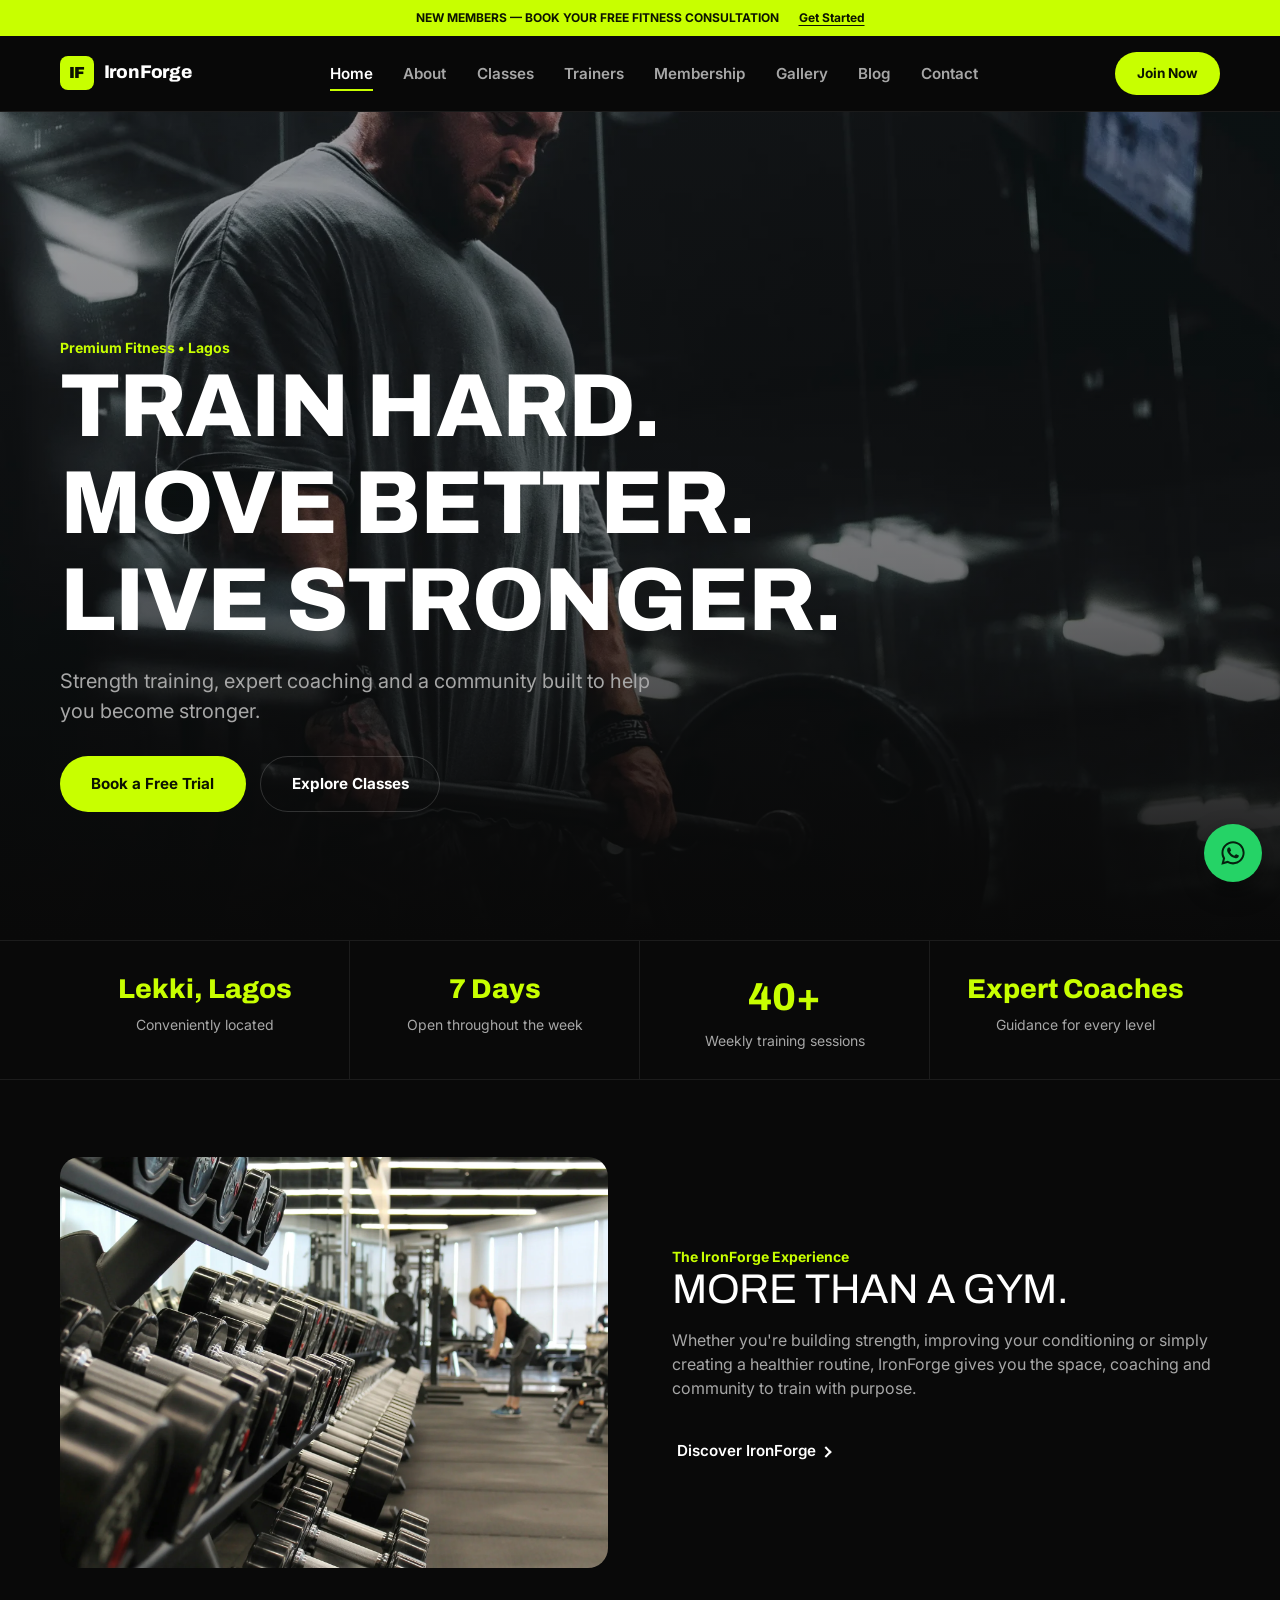
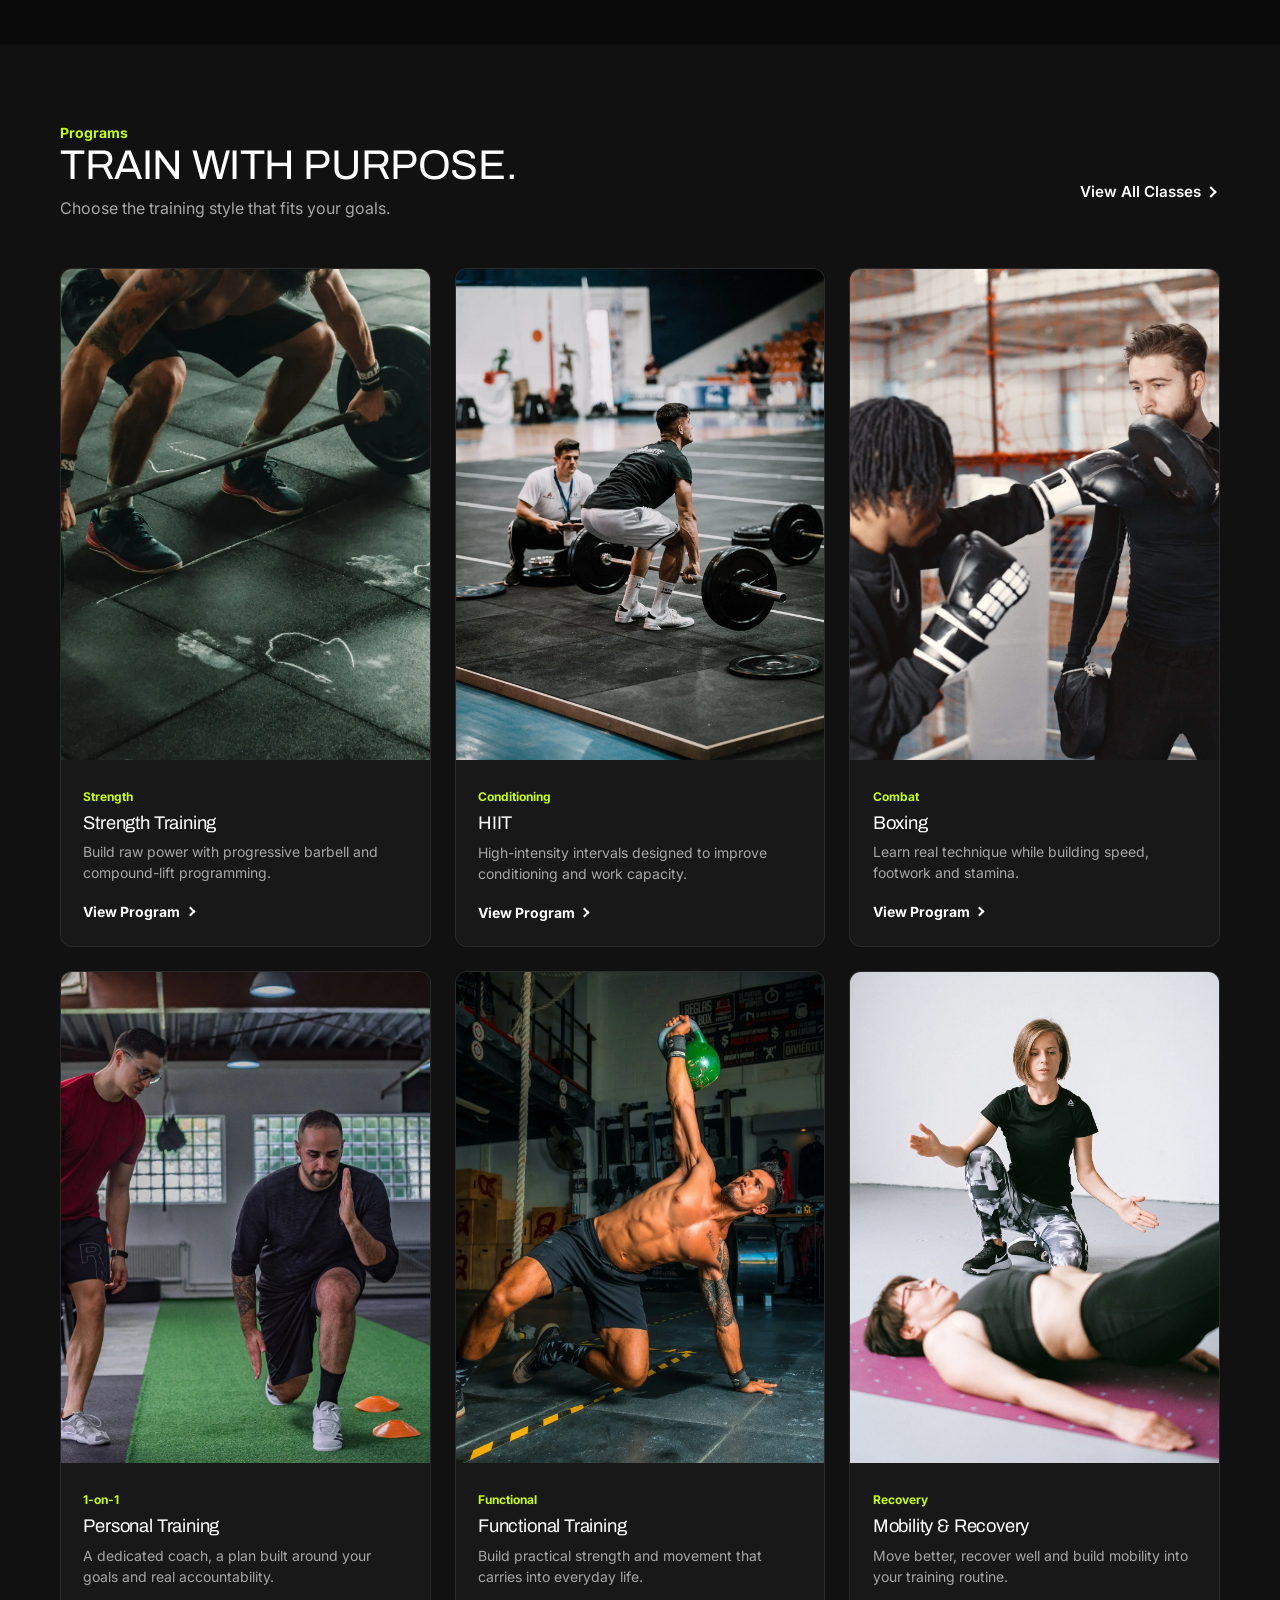
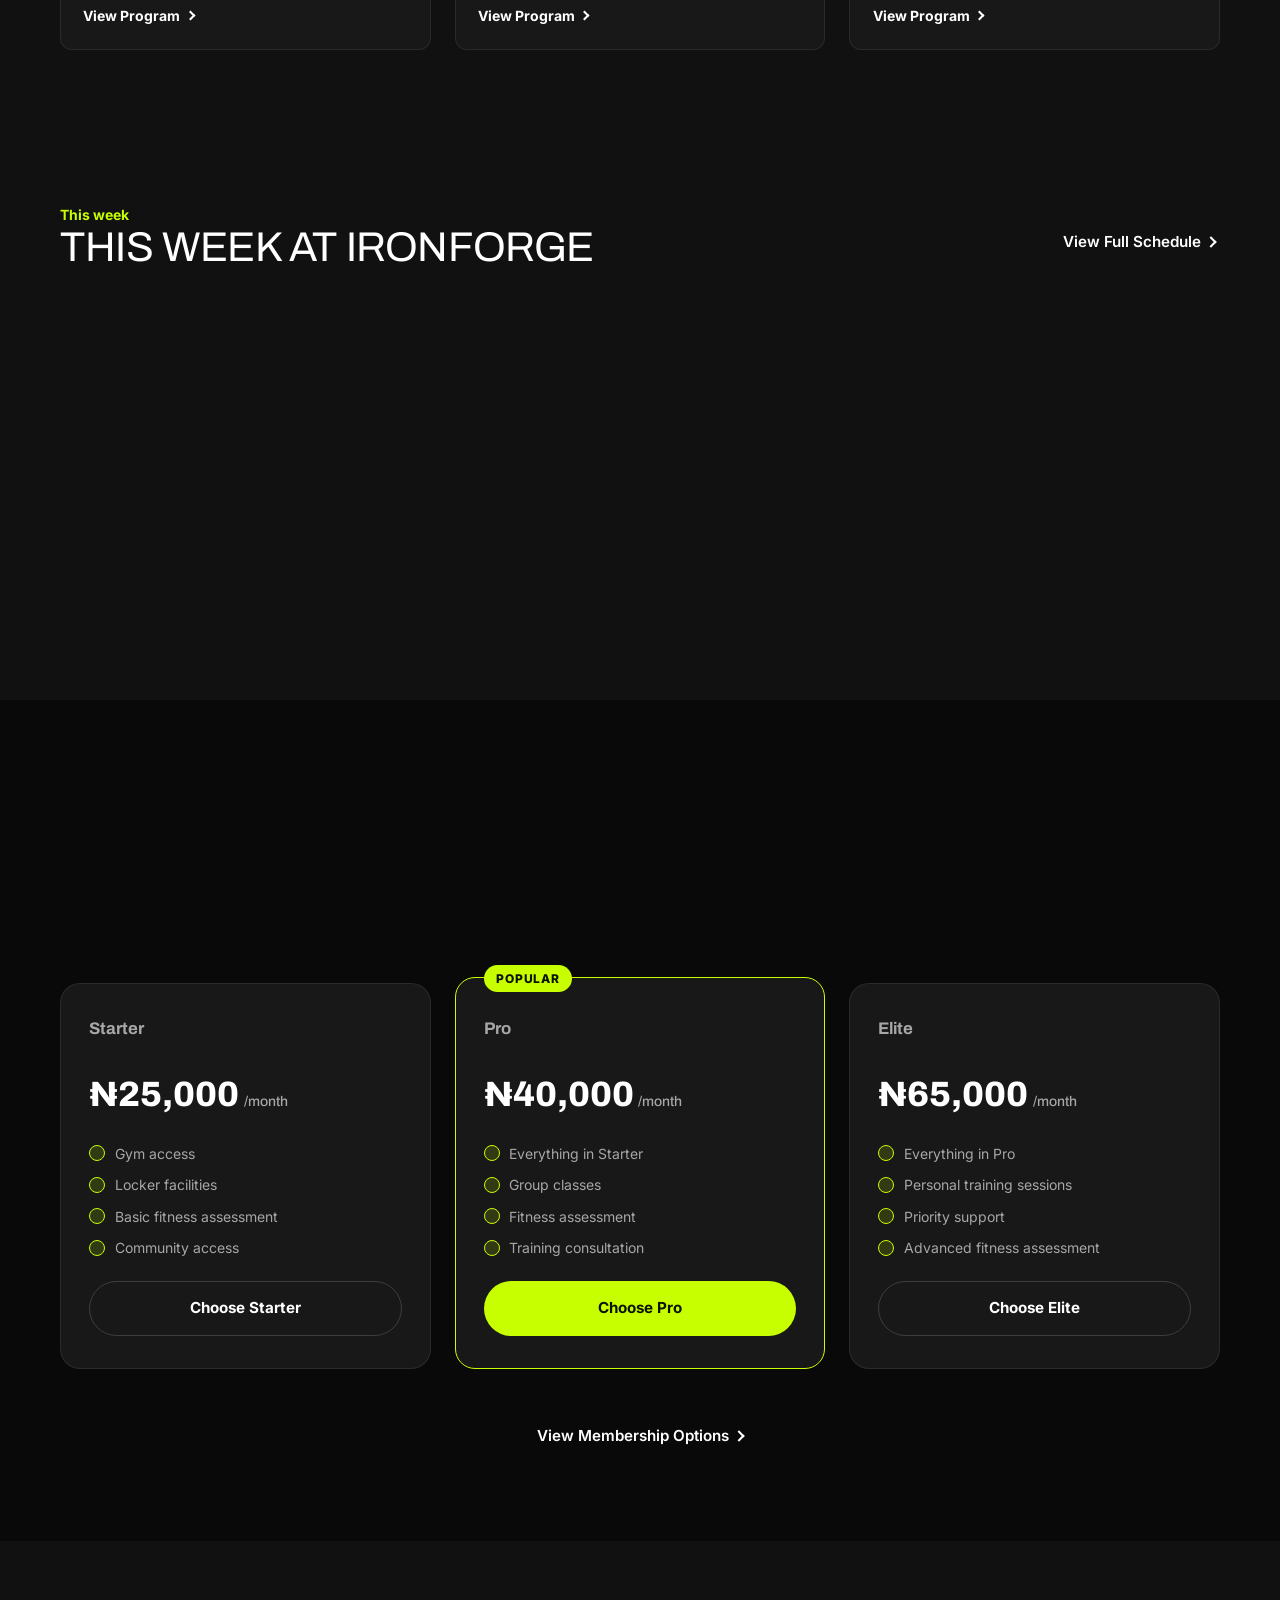
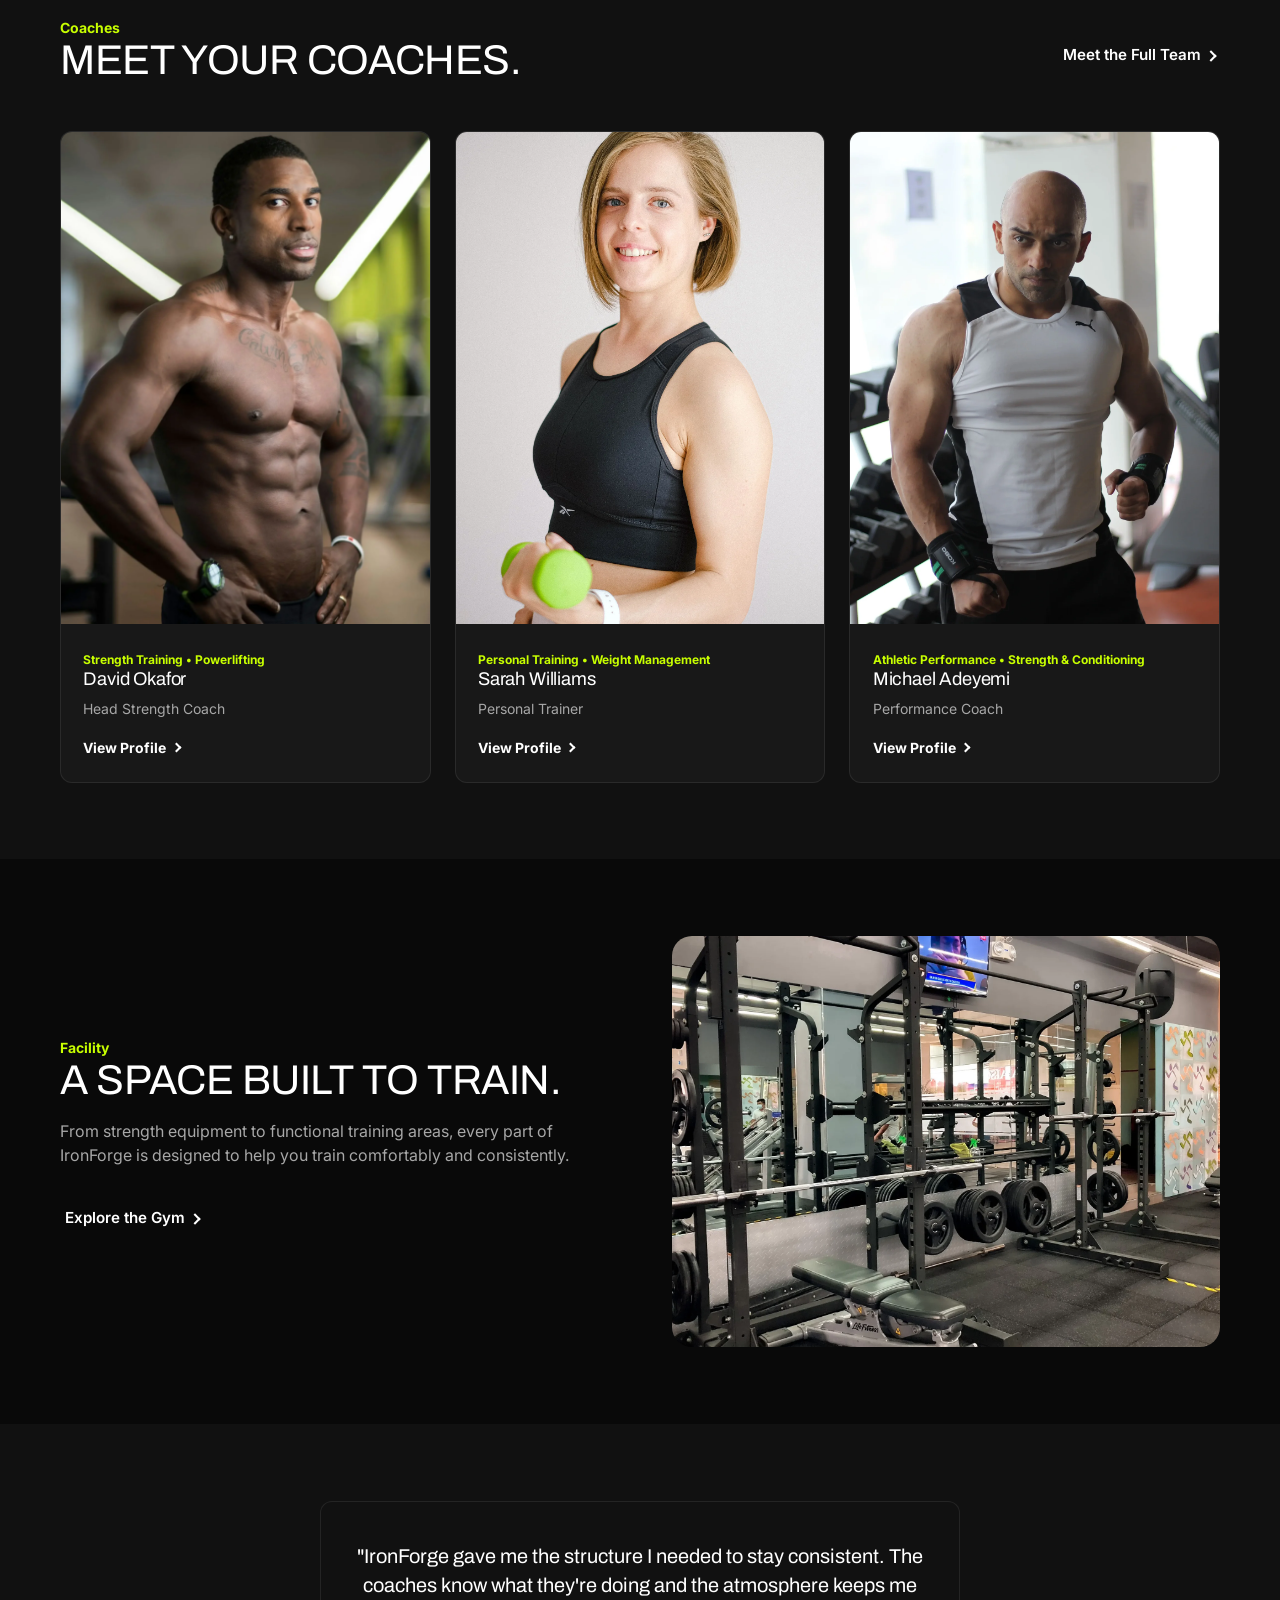
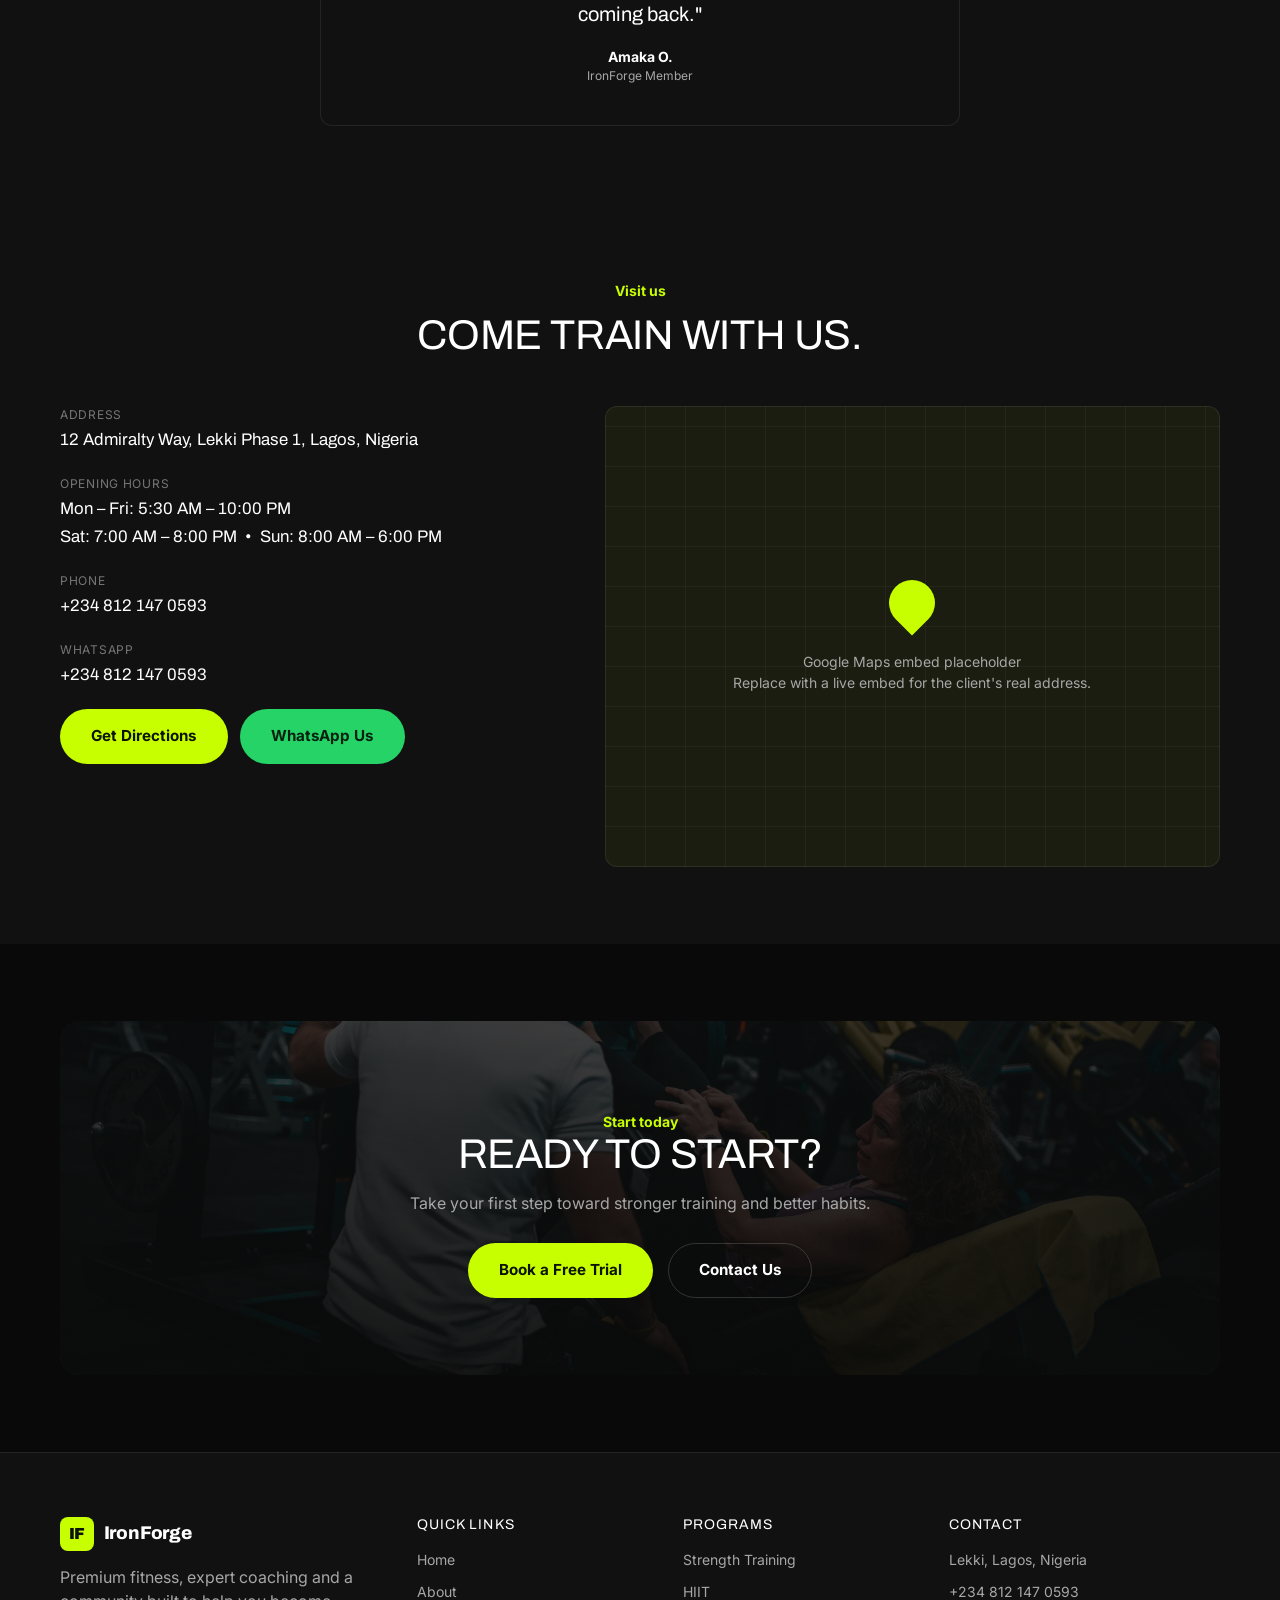
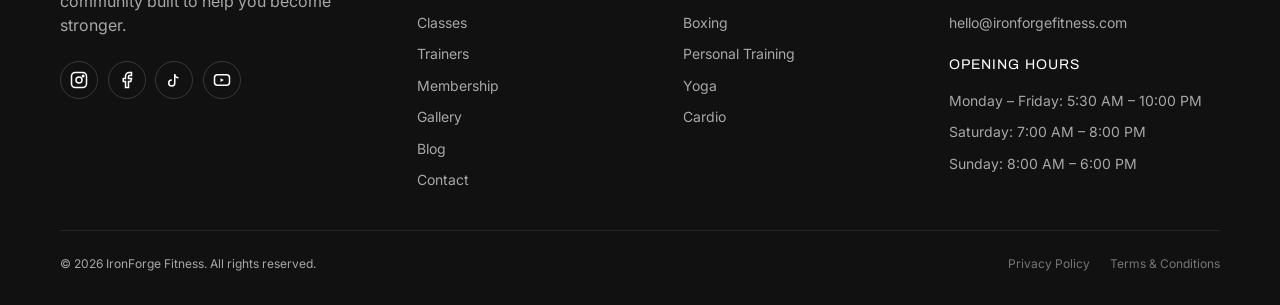
==== commit 50ff0c00: "I restructure the mobile menu navigation" ====
--- a/index.html
+++ b/index.html
@@ -86,8 +86,8 @@
         </nav>
 
         <div class="header-actions">
-          <a href="contact.html" class="btn btn--primary btn--sm"
-            >Book a Free Trial</a
+          <a href="membership.html" class="btn btn--primary btn--sm"
+            >Join Now</a
           >
           <button
             class="nav-toggle"
@@ -960,4 +960,4 @@
     <script src="js/home.js"></script>
     <script src="js/main.js"></script>
   </body>
-</html>
+</html>
--- a/css/layout.css
+++ b/css/layout.css
@@ -176,29 +176,44 @@
   transform: translateY(-7px) rotate(-45deg);
 }
 
-/* ---- Mobile menu panel ---- */
+/* ---- Mobile menu panel (right-side slide-in, ~half screen) ---- */
 .mobile-menu {
   position: fixed;
-  inset: 0;
+  top: 0;
+  right: 0;
+  bottom: 0;
   z-index: var(--z-menu);
+  width: clamp(220px, 50vw, 360px);
+  max-width: 100%;
+  height: 100vh;
+  height: 100dvh;
   background: var(--color-bg);
-  padding: 1.25rem var(--container-pad) 2rem;
+  border-left: 1px solid var(--color-border-strong);
+  padding: 1rem 1rem 1.5rem;
   transform: translateX(100%);
-  transition: transform var(--transition-slow);
-  display: flex;
-  flex-direction: column;
+  visibility: hidden;
+  transition: transform var(--transition-slow), visibility 0s linear var(--transition-slow);
+  display: flex;
+  flex-direction: column;
+  overflow-x: hidden;
   overflow-y: auto;
+  overscroll-behavior: contain;
 }
 .mobile-menu.is-open {
   transform: translateX(0);
+  visibility: visible;
+  transition-delay: 0s;
+  box-shadow: -16px 0 40px rgba(0, 0, 0, 0.55);
 }
 .mobile-menu__top {
   display: flex;
   align-items: center;
   justify-content: space-between;
-  margin-bottom: 2rem;
+  gap: 0.5rem;
+  margin-bottom: 1.25rem;
 }
 .mobile-menu__close {
+  flex-shrink: 0;
   width: 42px;
   height: 42px;
   border-radius: var(--radius-sm);
@@ -209,14 +224,14 @@
 .mobile-menu__list {
   display: flex;
   flex-direction: column;
-  gap: 0.25rem;
-  margin-bottom: 2rem;
+  gap: 0;
+  margin-bottom: 1.5rem;
 }
 .mobile-menu__link {
   display: block;
-  padding: 0.9rem 0.25rem;
+  padding: 0.75rem 0.25rem; /* ~50px tap height at 1.1rem type */
   font-family: var(--font-display);
-  font-size: 1.6rem;
+  font-size: 1.1rem;
   font-weight: 700;
   border-bottom: 1px solid var(--color-border);
   color: var(--color-text);
@@ -228,14 +243,43 @@
   margin-top: auto;
   display: flex;
   flex-direction: column;
-  gap: 0.75rem;
+  gap: 0.6rem;
+}
+/* Buttons: tighter padding + allowed to wrap so they fit the narrower panel */
+.mobile-menu__actions .btn {
+  padding: 0.8rem 0.75rem;
+  font-size: 0.9rem;
+  white-space: normal;
+  text-align: center;
 }
 .mobile-menu__contact {
   color: var(--color-muted);
   font-size: var(--fs-small);
 }
+.mobile-menu__contact a {
+  display: block;
+  white-space: nowrap;
+}
 body.menu-open {
   overflow: hidden;
+}
+
+/* Dimmed backdrop behind the panel (clicking it closes the menu) */
+@media (max-width: 959.98px) {
+  body::after {
+    content: "";
+    position: fixed;
+    inset: 0;
+    z-index: calc(var(--z-menu) - 1);
+    background: rgba(0, 0, 0, 0.6);
+    opacity: 0;
+    pointer-events: none;
+    transition: opacity var(--transition-slow);
+  }
+  body.menu-open::after {
+    opacity: 1;
+    pointer-events: auto;
+  }
 }
 
 @media (min-width: 960px) {
--- a/css/pages.css
+++ b/css/pages.css
@@ -1,7 +1,9 @@
 /* ==========================================================================
    PAGES — page-specific layout (home hero, about, detail pages, contact, 404)
    ========================================================================== */
-
+* {
+  -webkit-tap-highlight-color: transparent;
+}
 /* ---- Home hero ---- */
 .hero {
   position: relative;
--- a/css/responsive.css
+++ b/css/responsive.css
@@ -192,3 +192,34 @@
     font-size: 2.25rem;
   }
 }
+
+/* ==========================================================================
+   SECTION HEADINGS (SPLIT) — MOBILE
+   Desktop/tablet keep the row layout from layout.css (.section-head--split).
+   On phones, stack and center the heading block and its CTA. Applies to
+   every page that uses .section-head--split.
+   ========================================================================== */
+
+@media (max-width: 639px) {
+
+  .section-head--split {
+    flex-direction: column;
+    align-items: center;
+    justify-content: center;
+    text-align: center;
+    gap: 1.25rem;
+  }
+
+  .section-head--split > div {
+    width: 100%;
+  }
+
+  /* Centers supporting copy that has its own max-width (e.g. 50ch) */
+  .section-head--split > div > p {
+    margin-inline: auto;
+  }
+
+  .section-head--split .btn {
+    align-self: center;
+  }
+}
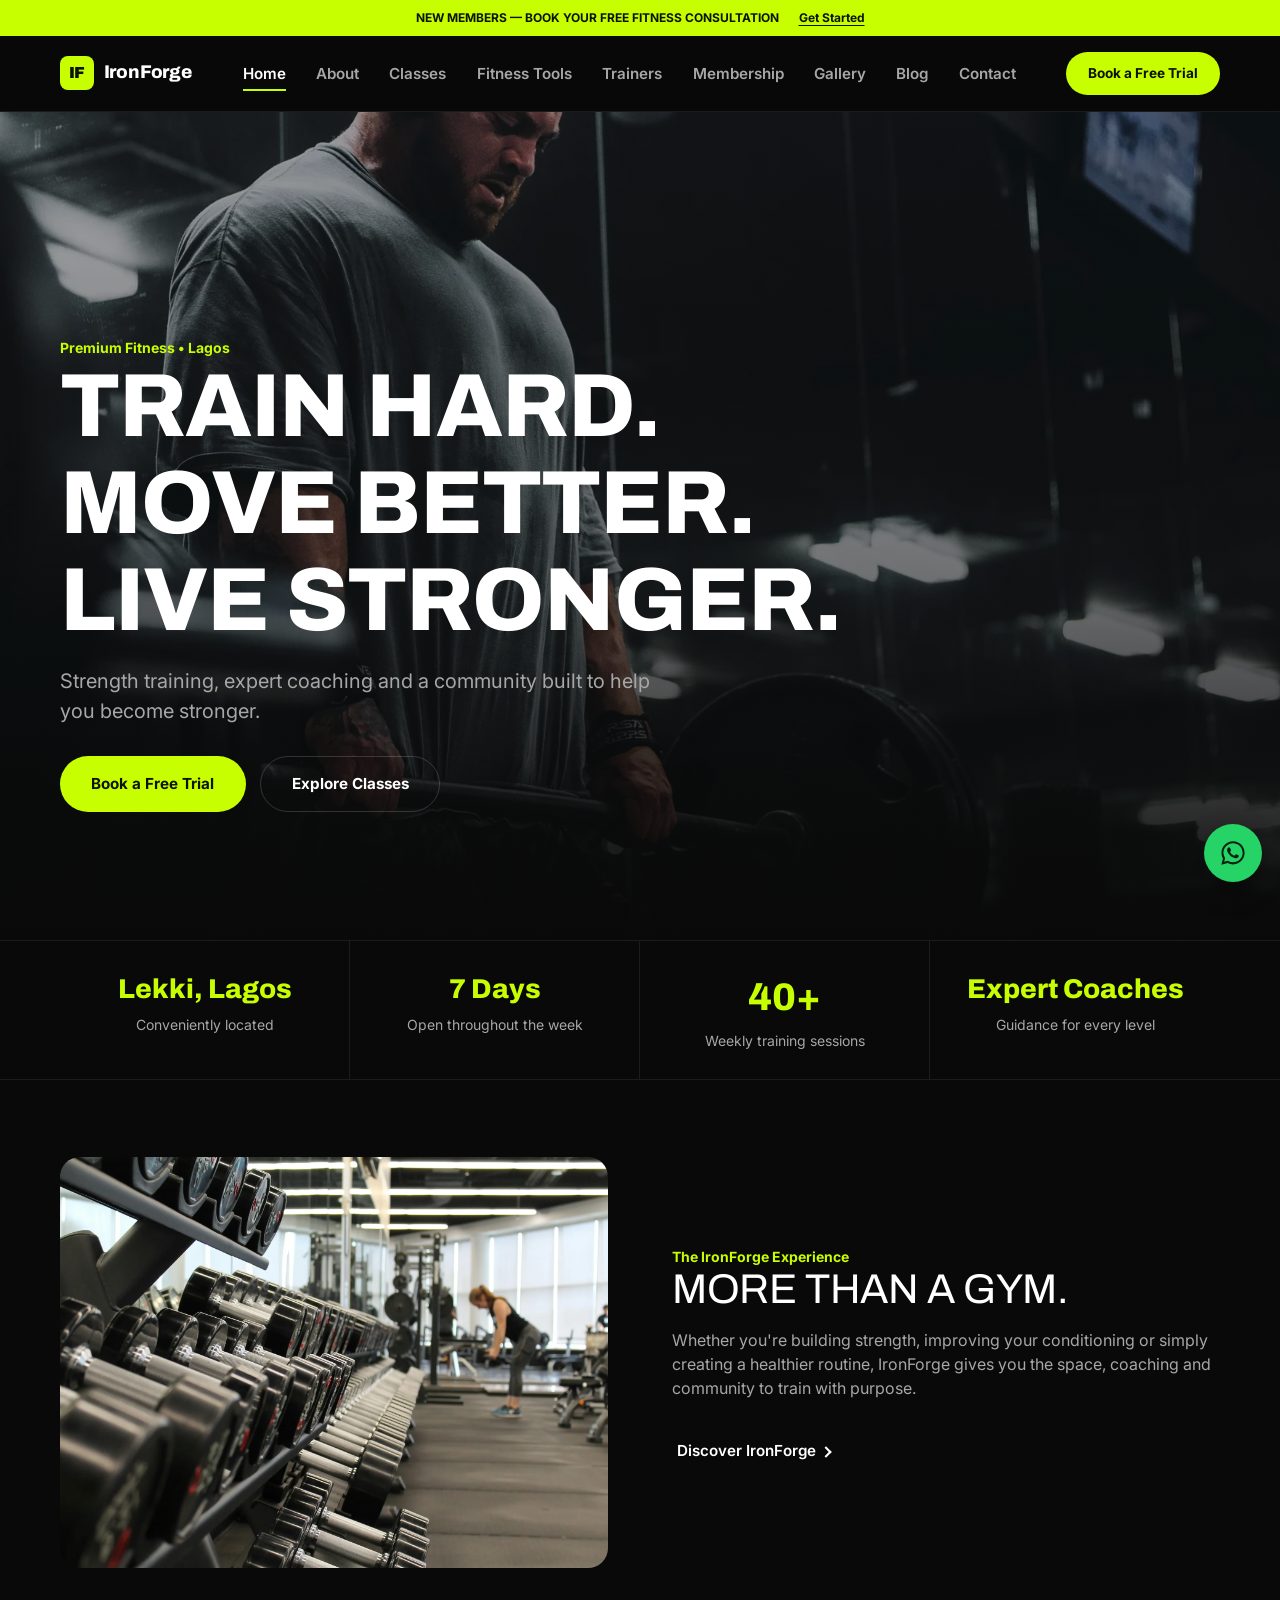
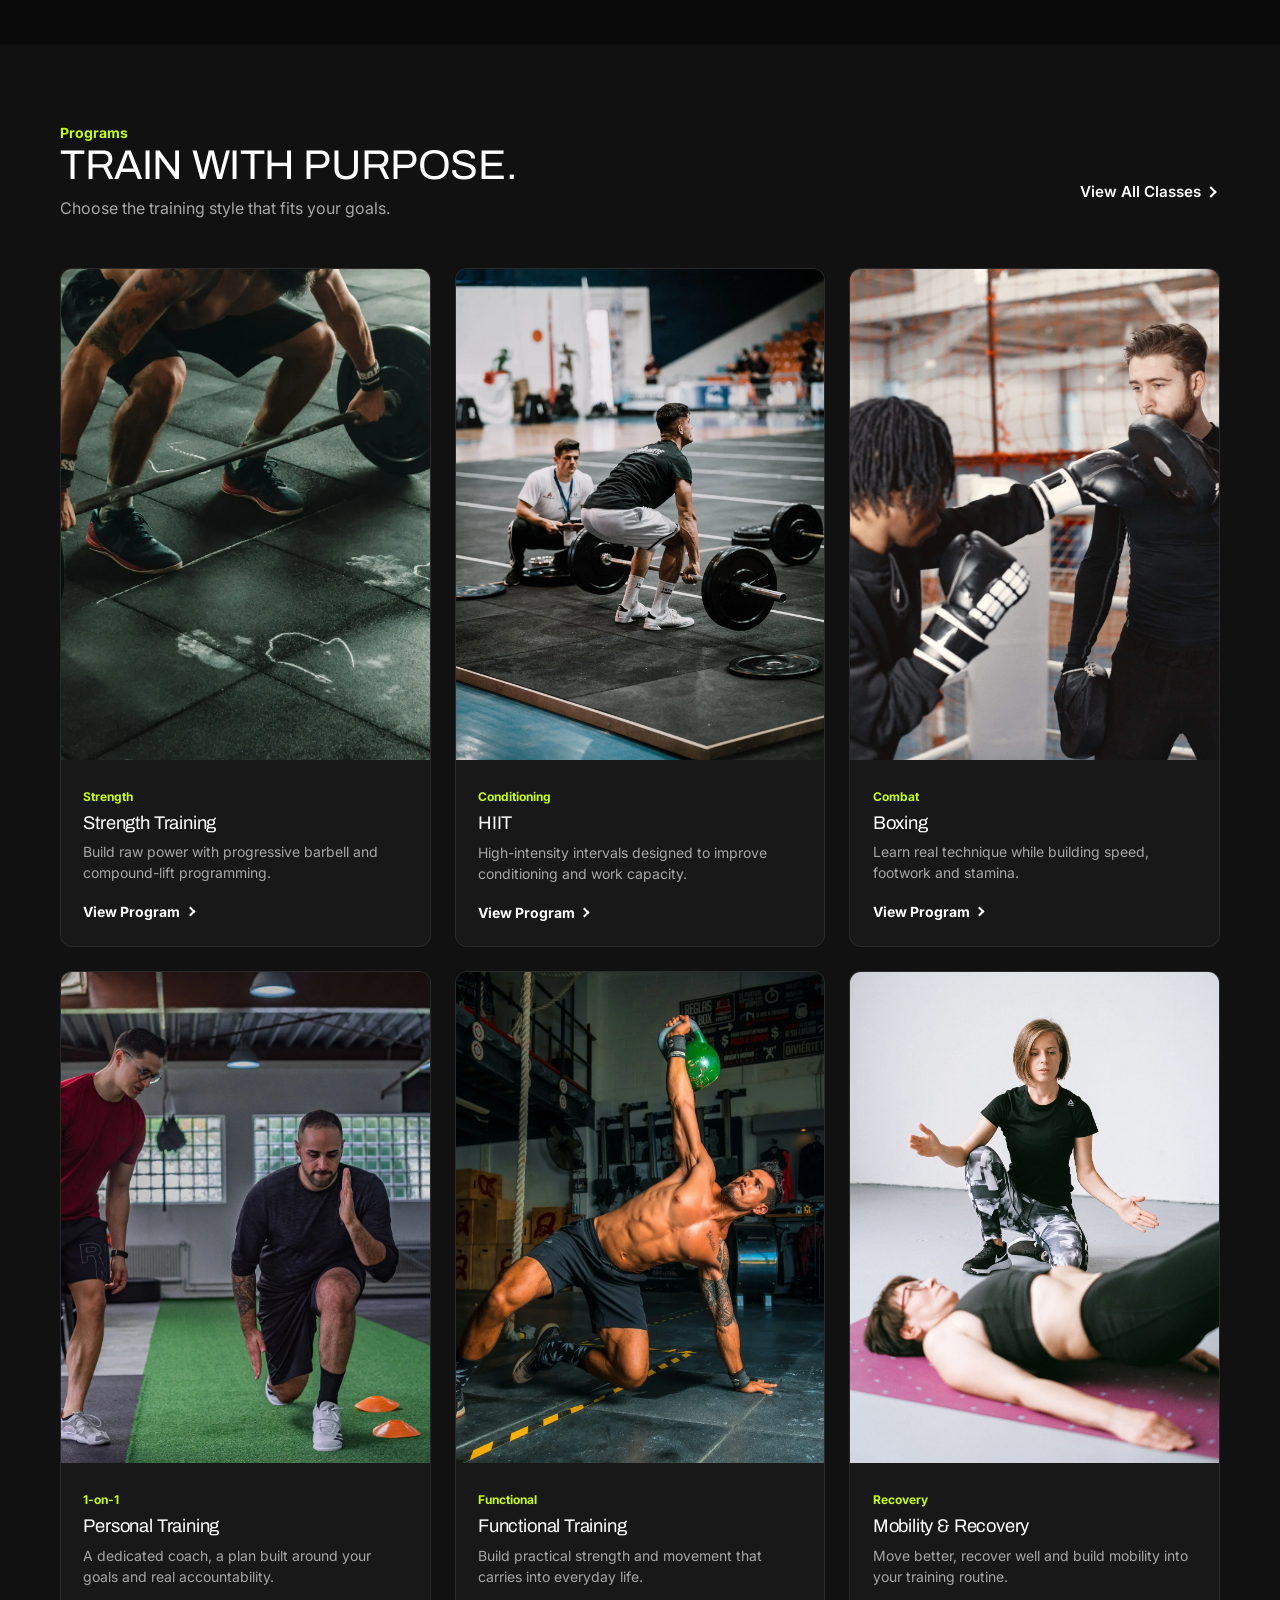
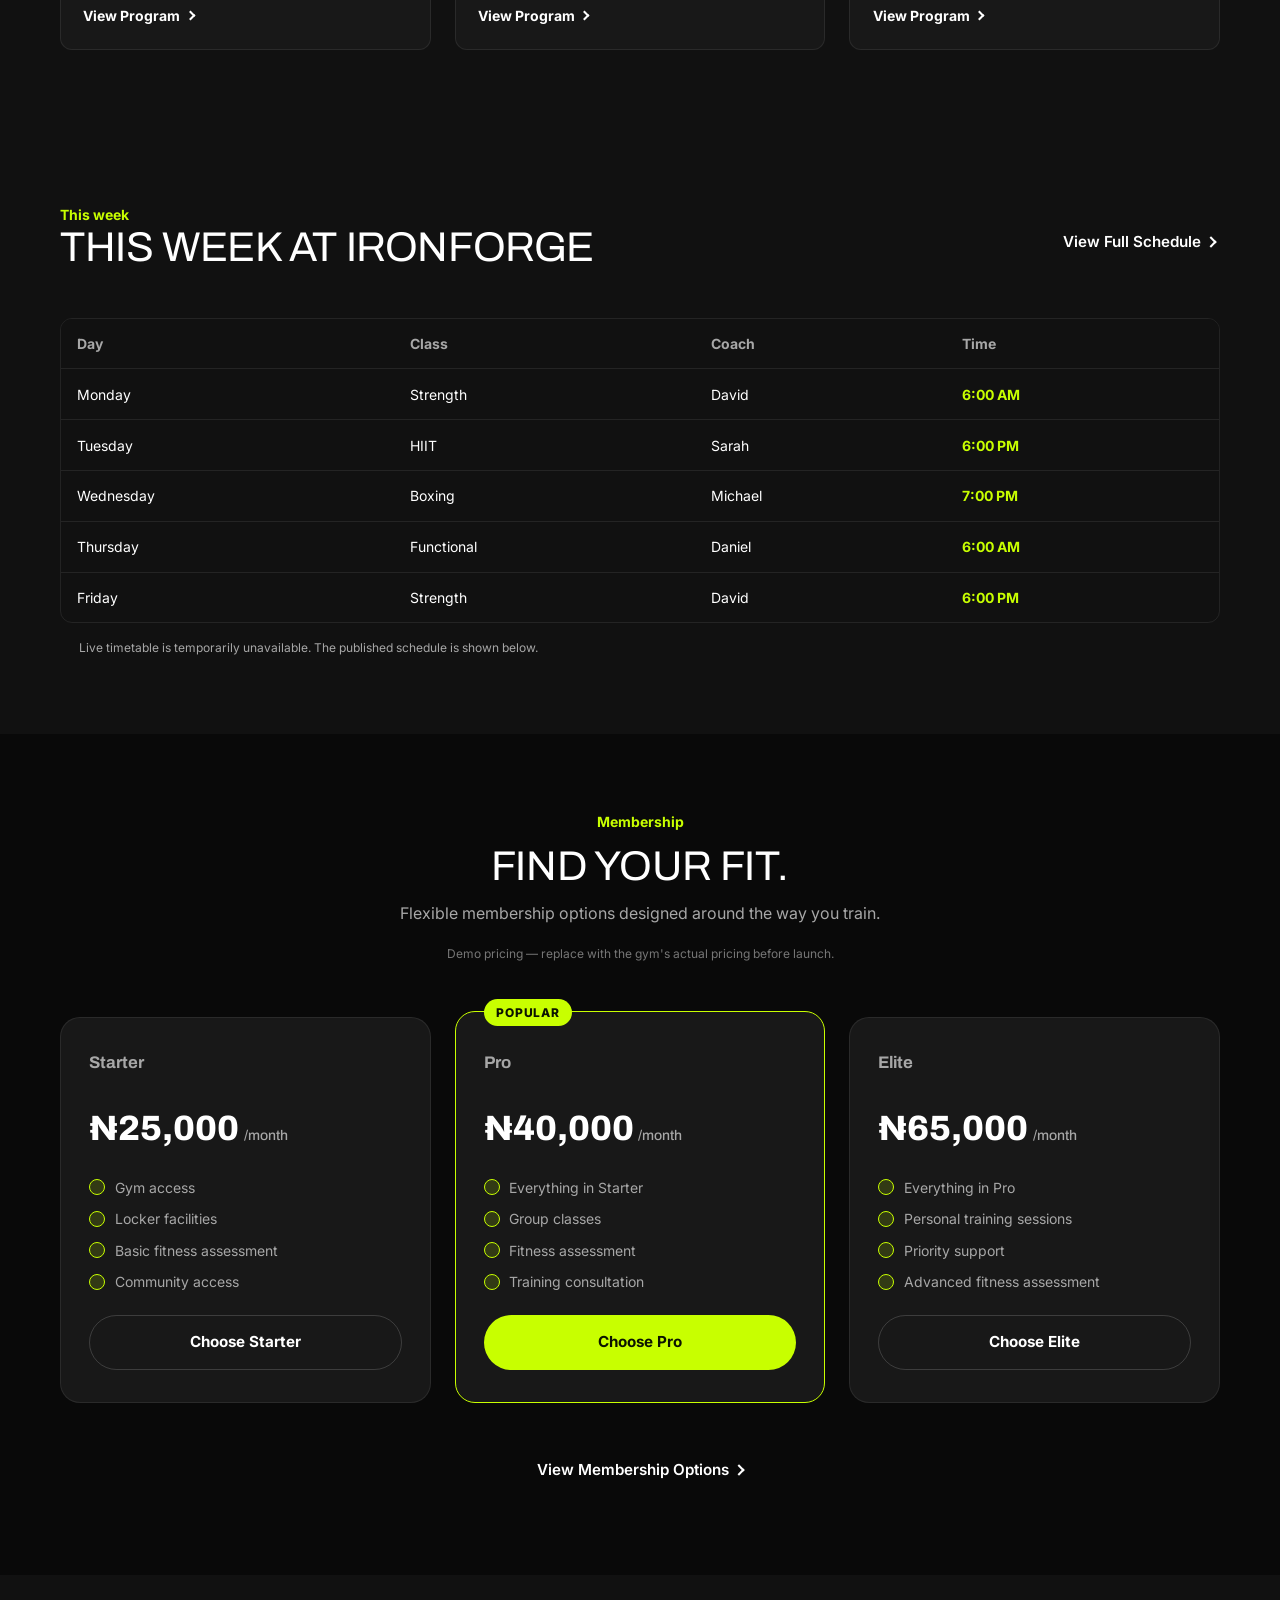
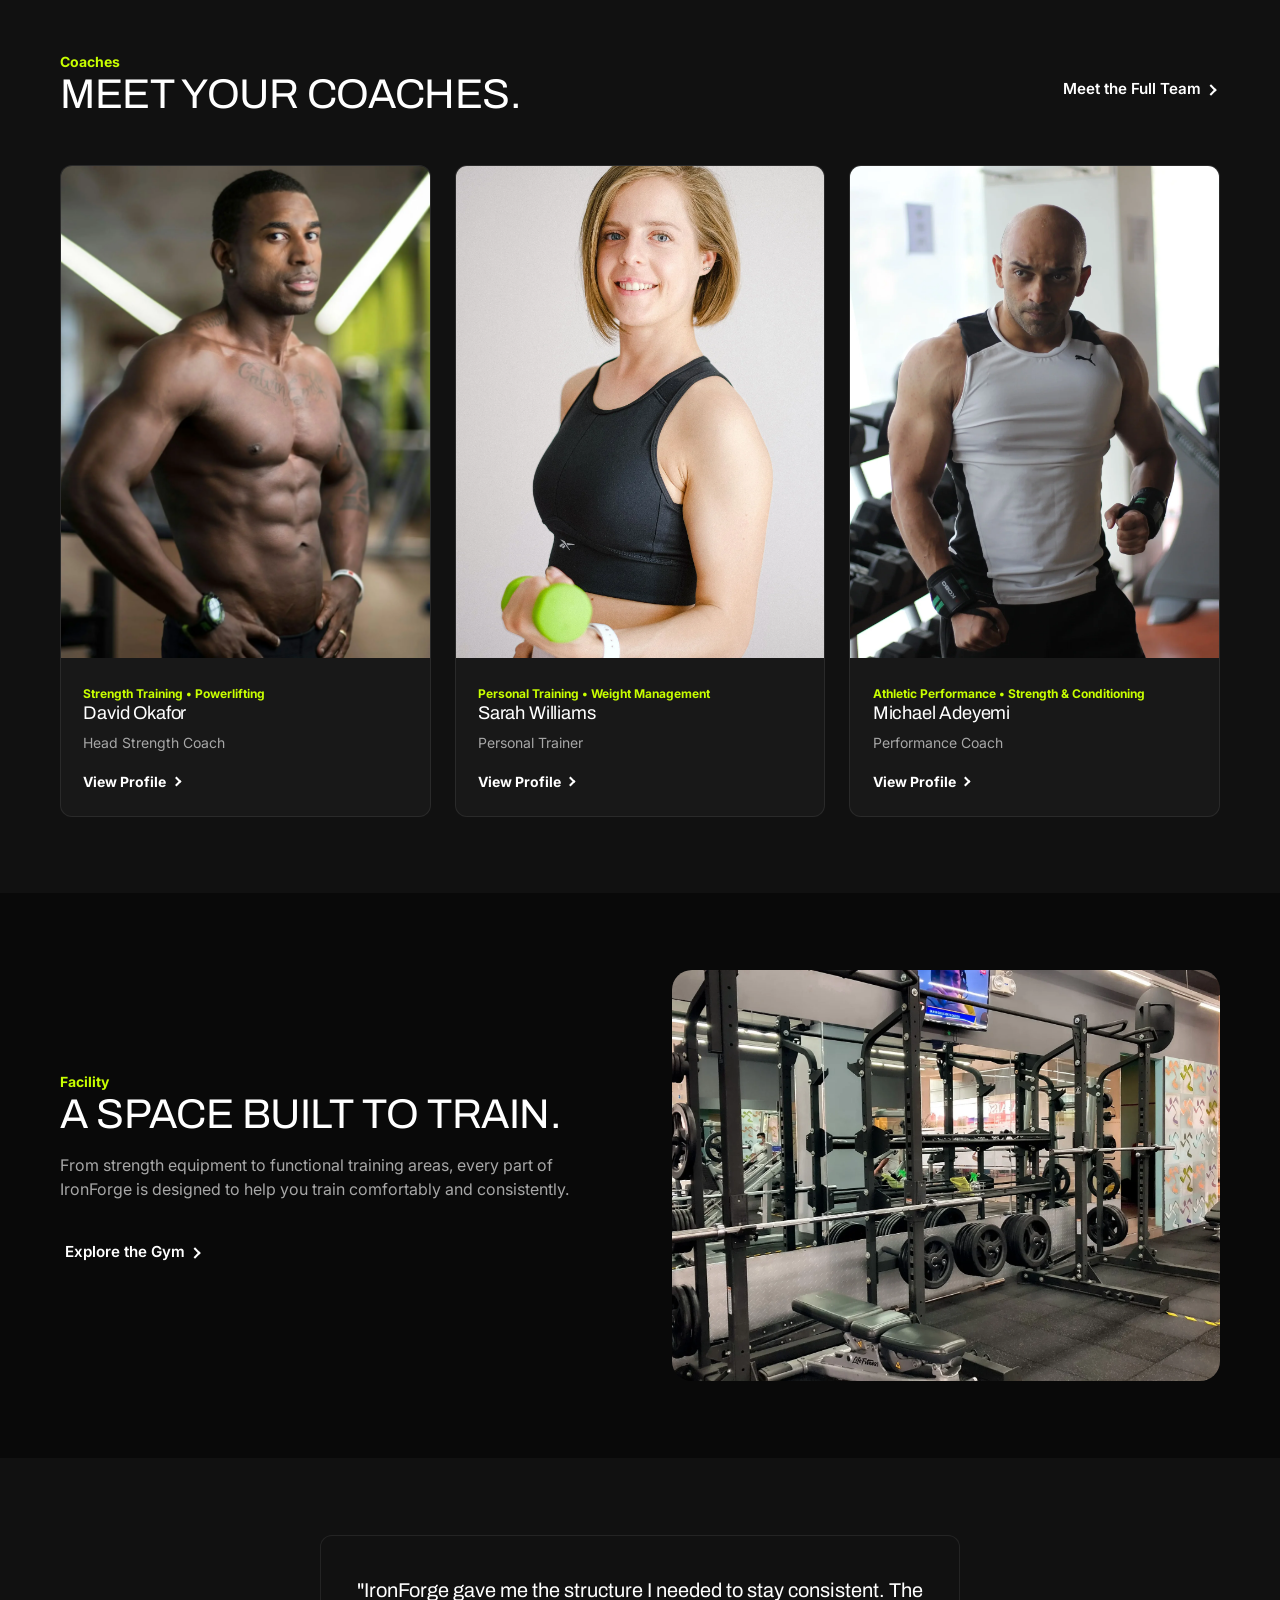
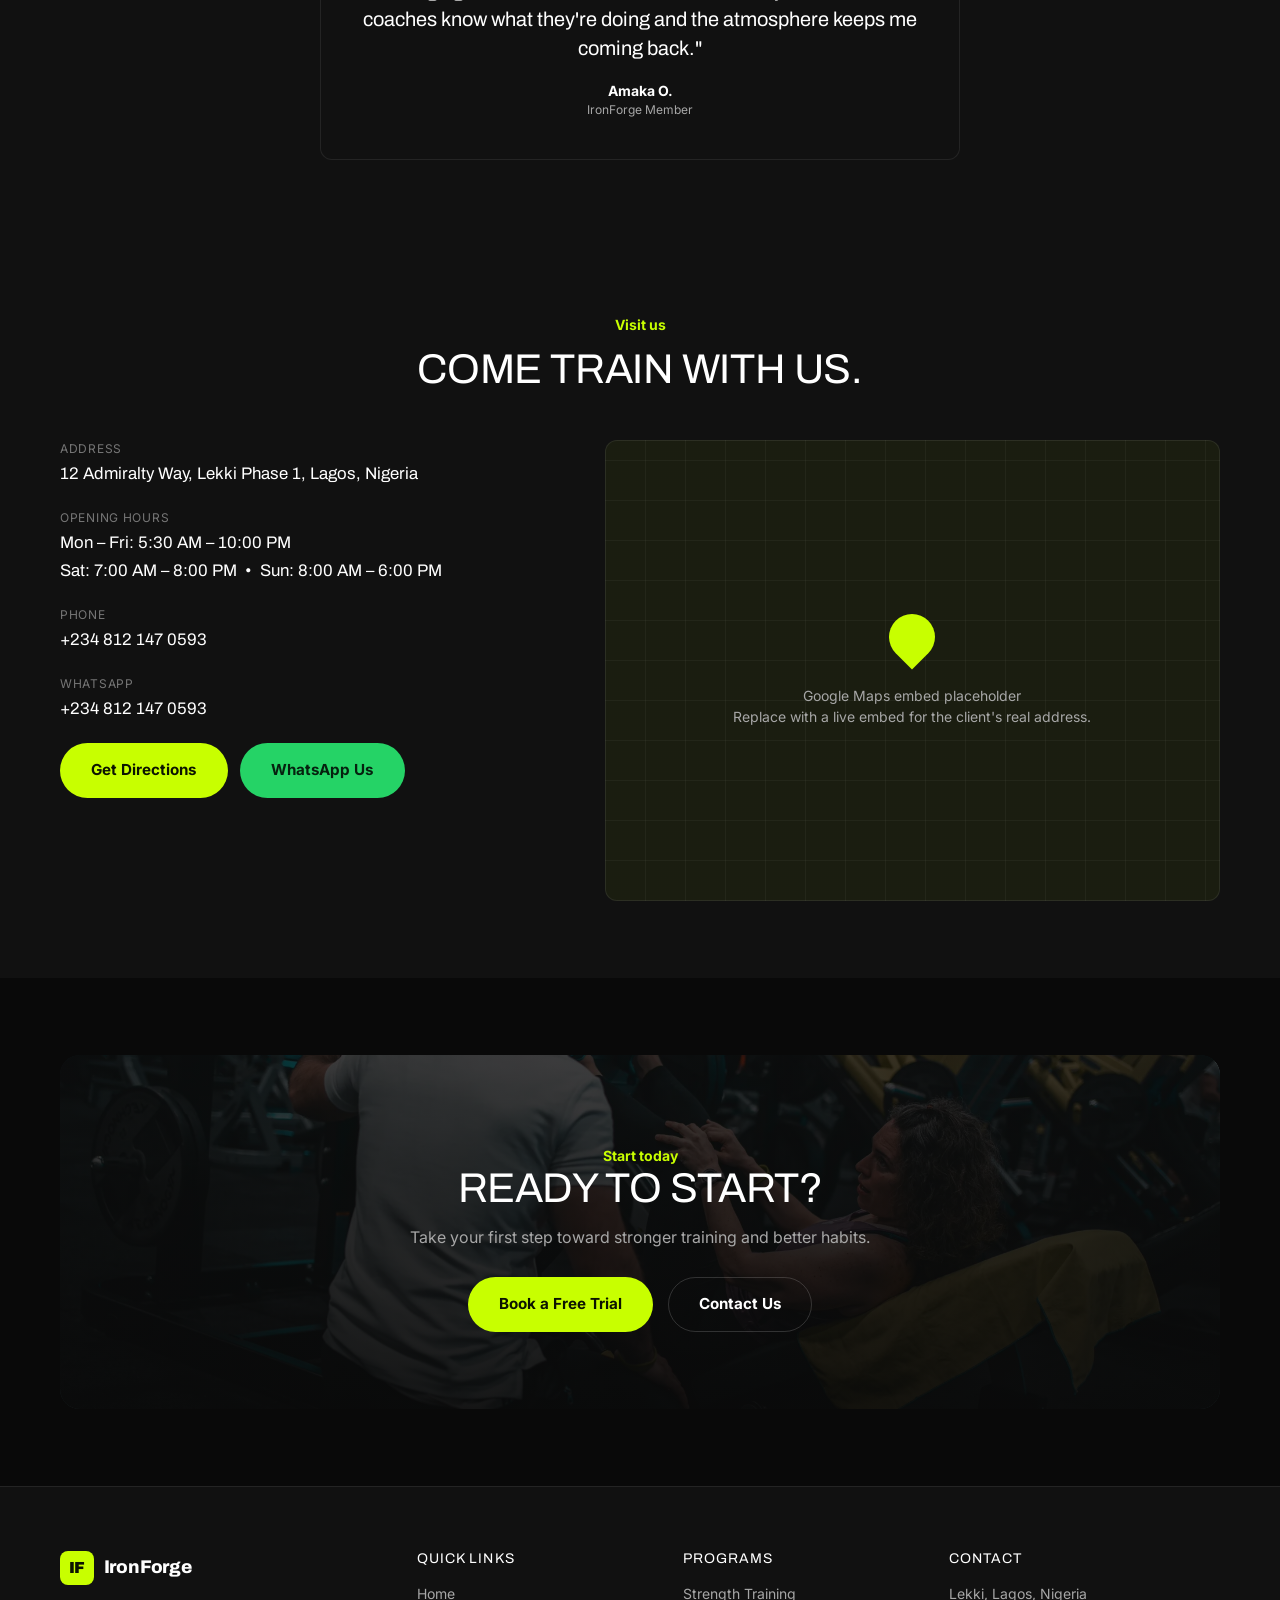
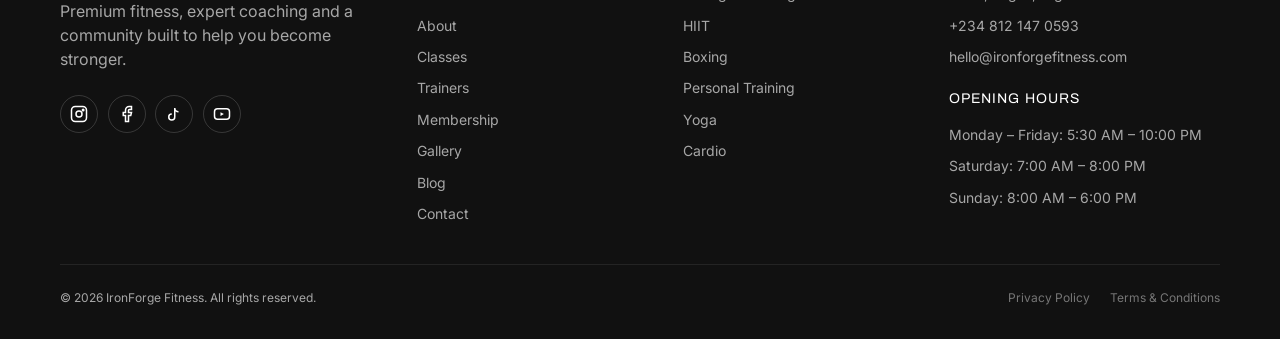
==== commit fcf79068: "Configure Supabase backend for Version 2" ====
--- a/index.html
+++ b/index.html
@@ -75,6 +75,7 @@
             <li><a class="main-nav__link" href="index.html">Home</a></li>
             <li><a class="main-nav__link" href="about.html">About</a></li>
             <li><a class="main-nav__link" href="classes.html">Classes</a></li>
+            <li><a class="main-nav__link" href="fitness-tools.html">Fitness Tools</a></li>
             <li><a class="main-nav__link" href="trainers.html">Trainers</a></li>
             <li>
               <a class="main-nav__link" href="membership.html">Membership</a>
@@ -86,8 +87,8 @@
         </nav>
 
         <div class="header-actions">
-          <a href="membership.html" class="btn btn--primary btn--sm"
-            >Join Now</a
+          <a href="contact.html" class="btn btn--primary btn--sm"
+             data-v2-intake="free_trial">Book a Free Trial</a
           >
           <button
             class="nav-toggle"
@@ -121,6 +122,7 @@
         <li><a class="mobile-menu__link" href="index.html">Home</a></li>
         <li><a class="mobile-menu__link" href="about.html">About</a></li>
         <li><a class="mobile-menu__link" href="classes.html">Classes</a></li>
+        <li><a class="mobile-menu__link" href="fitness-tools.html">Fitness Tools</a></li>
         <li><a class="mobile-menu__link" href="trainers.html">Trainers</a></li>
         <li>
           <a class="mobile-menu__link" href="membership.html">Membership</a>
@@ -131,7 +133,7 @@
       </ul>
       <div class="mobile-menu__actions">
         <a href="contact.html" class="btn btn--primary btn--block"
-          >Book a Free Trial</a
+           data-v2-intake="free_trial">Book a Free Trial</a
         >
         <a
           href=""
@@ -168,7 +170,7 @@
             become stronger.
           </p>
           <div class="hero__actions" data-reveal>
-            <a href="contact.html" class="btn btn--primary"
+            <a href="contact.html" class="btn btn--primary" data-v2-intake="free_trial"
               >Book a Free Trial</a
             >
             <a href="classes.html" class="btn btn--outline">Explore Classes</a>
@@ -414,7 +416,7 @@
       </section>
 
       <!-- FEATURED CLASSES -->
-      <section class="section section--surface">
+      <section class="section section--surface" data-v2-schedule data-v2-schedule-home>
         <div class="container">
           <div class="section-head section-head--split" data-reveal>
             <div>
@@ -760,7 +762,7 @@
             </p>
             <div class="cta-block__actions">
               <a href="contact.html" class="btn btn--primary"
-                >Book a Free Trial</a
+                 data-v2-intake="free_trial">Book a Free Trial</a
               >
               <a href="contact.html" class="btn btn--outline">Contact Us</a>
             </div>
@@ -959,5 +961,9 @@
     <script src="js/trainers-data.js"></script>
     <script src="js/home.js"></script>
     <script src="js/main.js"></script>
+    <script src="js/v2/backend-config.js"></script>
+    <script src="js/v2/api.js"></script>
+    <script src="js/v2/timetable.js"></script>
+    <script src="js/v2/intake.js"></script>
   </body>
-</html>+</html>
--- a/css/components.css
+++ b/css/components.css
@@ -582,4 +582,68 @@
   width: 7px; height: 7px;
   border-radius: 50%;
   background: var(--color-accent);
-}+}
+/* Version 2 — live timetable and booking request modal */
+.v2-schedule { margin-top: 1.25rem; }
+.v2-schedule__toolbar { display:flex; flex-wrap:wrap; gap:1rem; margin-bottom:1.25rem; }
+.v2-schedule__toolbar label { display:flex; align-items:center; gap:.65rem; color:var(--color-muted); font-size:var(--fs-small); }
+.v2-schedule__toolbar select { min-width:180px; padding:.7rem .85rem; border:1px solid var(--color-border); border-radius:var(--radius-sm); background:var(--color-card); color:var(--color-text); }
+.v2-schedule__grid { display:grid; grid-template-columns:repeat(2,minmax(0,1fr)); gap:1rem; }
+.v2-session-card { min-width:0; padding:1.2rem; border:1px solid var(--color-border); background:var(--color-card); }
+.v2-session-card__top,.v2-session-card__bottom { display:flex; justify-content:space-between; align-items:center; gap:.75rem; }
+.v2-session-card__top { color:var(--color-accent); font-size:var(--fs-tiny); font-weight:700; text-transform:uppercase; letter-spacing:.06em; }
+.v2-session-card h3 { margin:.9rem 0 .35rem; font-size:1.1rem; }
+.v2-session-card p { margin:0 0 1rem; color:var(--color-muted); font-size:var(--fs-small); }
+.v2-session-card__bottom { padding-top:.85rem; border-top:1px solid var(--color-border); font-size:var(--fs-tiny); }
+.v2-session-card__bottom .is-full { color:#ff8a8a; }
+.v2-session-card__bottom button:disabled { opacity:.5; cursor:not-allowed; }
+.v2-schedule__note,.v2-schedule__loading,.v2-schedule__empty { margin-top:1rem; color:var(--color-muted); font-size:var(--fs-tiny); text-align:center; }
+.v2-modal { display:none; position:fixed; inset:0; z-index:2000; align-items:center; justify-content:center; padding:1rem; }
+.v2-modal.is-open { display:flex; }
+.v2-modal__backdrop { position:absolute; inset:0; background:rgba(0,0,0,.78); }
+.v2-modal__panel { position:relative; z-index:1; width:min(100%,560px); max-height:min(90vh,850px); overflow:auto; padding:2rem; border:1px solid var(--color-border); background:var(--color-surface); box-shadow:0 24px 80px rgba(0,0,0,.45); }
+.v2-modal__close { position:absolute; top:.8rem; right:1rem; border:0; background:none; color:var(--color-text); font-size:2rem; cursor:pointer; }
+.v2-modal__panel h2 { max-width:85%; margin:.4rem 0 .8rem; font-size:clamp(1.4rem,4vw,2rem); }
+.v2-modal__session,.v2-modal__fineprint { color:var(--color-muted); font-size:var(--fs-small); }
+.v2-modal__panel form { display:grid; gap:1rem; margin-top:1.25rem; }
+.v2-honeypot { position:absolute!important; width:1px!important; height:1px!important; overflow:hidden!important; clip:rect(0,0,0,0)!important; white-space:nowrap!important; }
+body.v2-modal-open { overflow:hidden; }
+@media(max-width:639px) { .v2-schedule__grid { grid-template-columns:1fr; } .v2-schedule__toolbar { display:grid; } .v2-schedule__toolbar label { align-items:flex-start; flex-direction:column; } .v2-schedule__toolbar select { width:100%; } .v2-modal__panel { padding:1.4rem; } }
+
+/* Version 2 — fitness calculators and workout planner */
+.v2-tools-grid { display:grid; grid-template-columns:repeat(2,minmax(0,1fr)); gap:1.25rem; }
+.v2-tool-card { min-width:0; padding:clamp(1.25rem,3vw,2rem); border:1px solid var(--color-border); background:var(--color-card); }
+.v2-tool-card h2 { margin:.35rem 0 1.25rem; font-size:clamp(1.35rem,3vw,1.8rem); }
+.v2-tool-form { display:grid; gap:1rem; }
+.v2-tool-result { display:flex; flex-direction:column; gap:.35rem; min-height:110px; justify-content:center; margin-top:1.25rem; padding:1rem; border:1px solid var(--color-border); background:var(--color-surface); }
+.v2-tool-result__value { color:var(--color-accent); font-family:var(--font-heading); font-size:clamp(1.8rem,5vw,2.6rem); font-weight:900; line-height:1.1; }
+.v2-tool-result small,.v2-tool-result__placeholder { color:var(--color-muted); font-size:var(--fs-tiny); }
+.v2-tools-disclaimer { max-width:850px; margin:1.25rem auto 0; color:var(--color-muted-dim); font-size:var(--fs-tiny); text-align:center; }
+.v2-planner-layout { display:grid; grid-template-columns:minmax(260px,.8fr) minmax(0,1.2fr); gap:1.25rem; align-items:start; }
+.v2-planner-form { display:grid; gap:1rem; }
+.v2-plan-output { min-height:360px; }
+.v2-plan-summary,.v2-plan-note { color:var(--color-muted); font-size:var(--fs-small); }
+.v2-plan-days { display:grid; gap:.6rem; margin:1.25rem 0; }
+.v2-plan-day { display:flex; gap:1rem; align-items:center; padding:.8rem; border:1px solid var(--color-border); }
+.v2-plan-day span { flex:0 0 58px; color:var(--color-accent); font-size:var(--fs-tiny); font-weight:800; }
+.v2-plan-day strong { font-size:var(--fs-small); }
+.v2-plan-actions { display:flex; justify-content:flex-end; gap:.75rem; margin-top:1rem; }
+.v2-plan-actions[hidden] { display:none; }
+@media(max-width:767px) { .v2-tools-grid,.v2-planner-layout { grid-template-columns:1fr; } .v2-plan-actions { justify-content:stretch; flex-direction:column; } }
+@media print { .site-header,.site-footer,.announcement,.back-to-top,.whatsapp-float,.v2-planner-form,.v2-plan-actions,.page-hero { display:none!important; } body,.section--surface { background:#fff!important; color:#111!important; } .v2-tool-card { border:1px solid #ddd!important; background:#fff!important; color:#111!important; } .v2-plan-day { break-inside:avoid; } }
+
+.v2-tools-accent { color:var(--color-accent); }
+.v2-tool-result__value { font-family:var(--font-display); }
+
+/* Version 2 workout planner weekday selector */
+.v2-weekday-picker { min-width:0; border:0; padding:0; margin:0; }
+.v2-weekday-picker legend { margin-bottom:.75rem; font-weight:700; }
+.v2-field-hint { display:block; margin-top:.35rem; color:var(--color-muted); font-size:var(--fs-tiny); }
+.v2-weekday-picker__grid { display:grid; grid-template-columns:repeat(4,minmax(0,1fr)); gap:.5rem; }
+.v2-weekday-picker__grid label { position:relative; cursor:pointer; }
+.v2-weekday-picker__grid input { position:absolute; opacity:0; pointer-events:none; }
+.v2-weekday-picker__grid span { display:flex; align-items:center; justify-content:center; min-height:42px; border:1px solid var(--color-border); background:var(--color-surface); color:var(--color-muted); font-size:var(--fs-small); font-weight:700; }
+.v2-weekday-picker__grid input:checked + span { border-color:var(--color-accent); background:color-mix(in srgb,var(--color-accent) 12%,var(--color-surface)); color:var(--color-text); }
+.v2-weekday-picker__grid input:focus-visible + span { outline:2px solid var(--color-accent); outline-offset:2px; }
+.v2-weekday-picker__grid input:disabled + span { opacity:.35; cursor:not-allowed; }
+@media(max-width:420px) { .v2-weekday-picker__grid { grid-template-columns:repeat(3,minmax(0,1fr)); } }
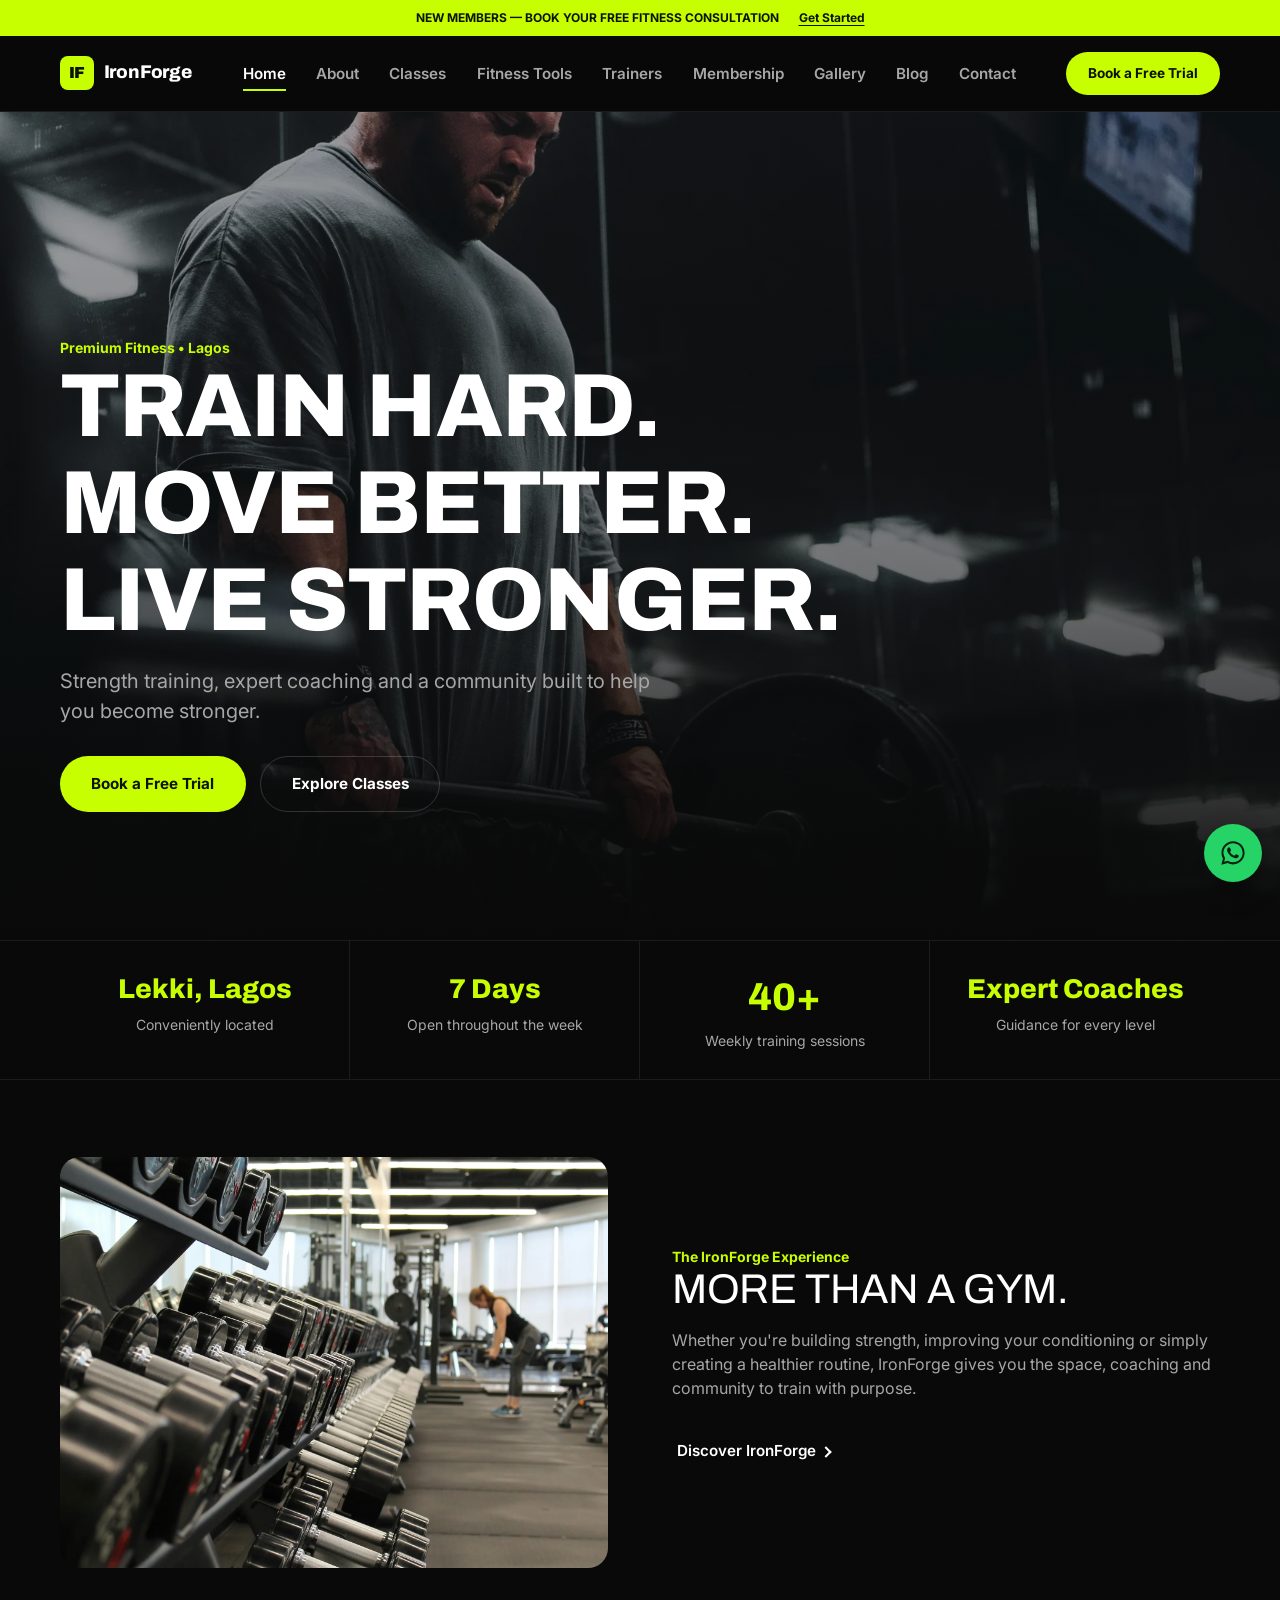
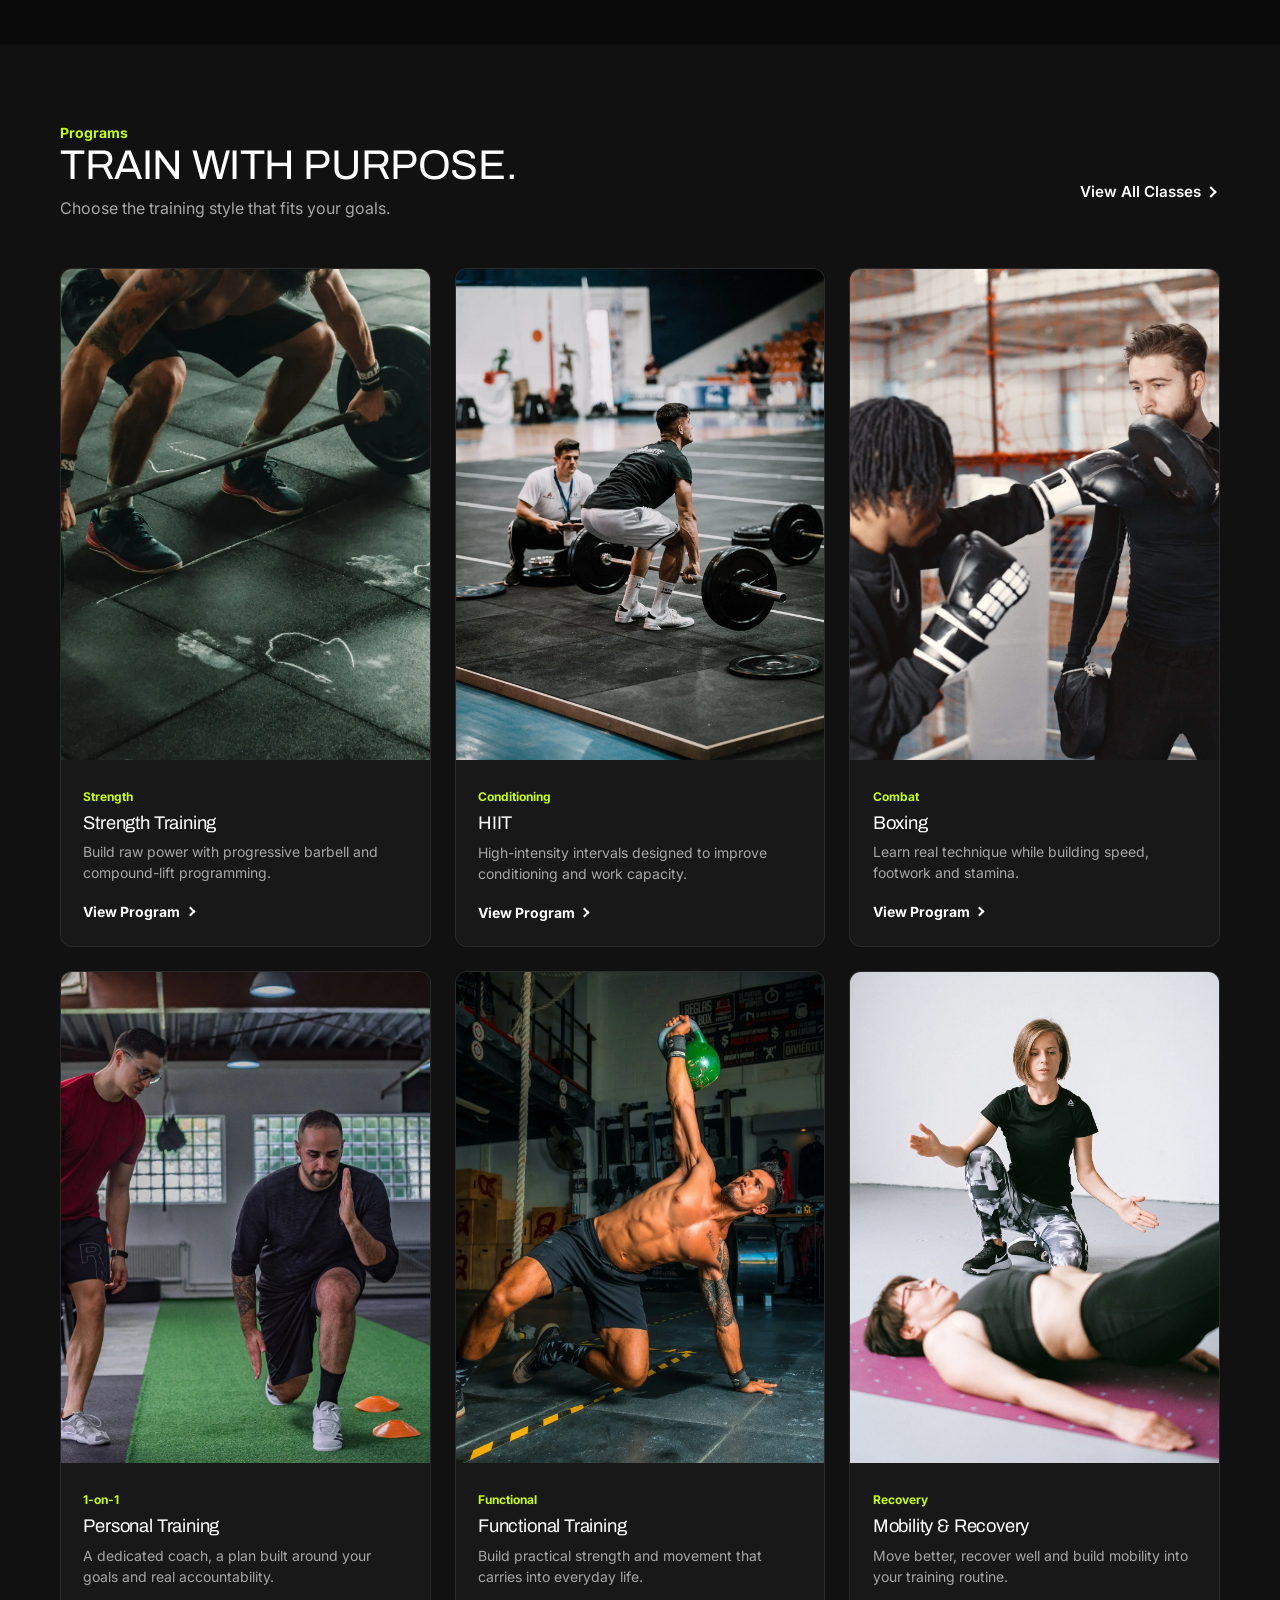
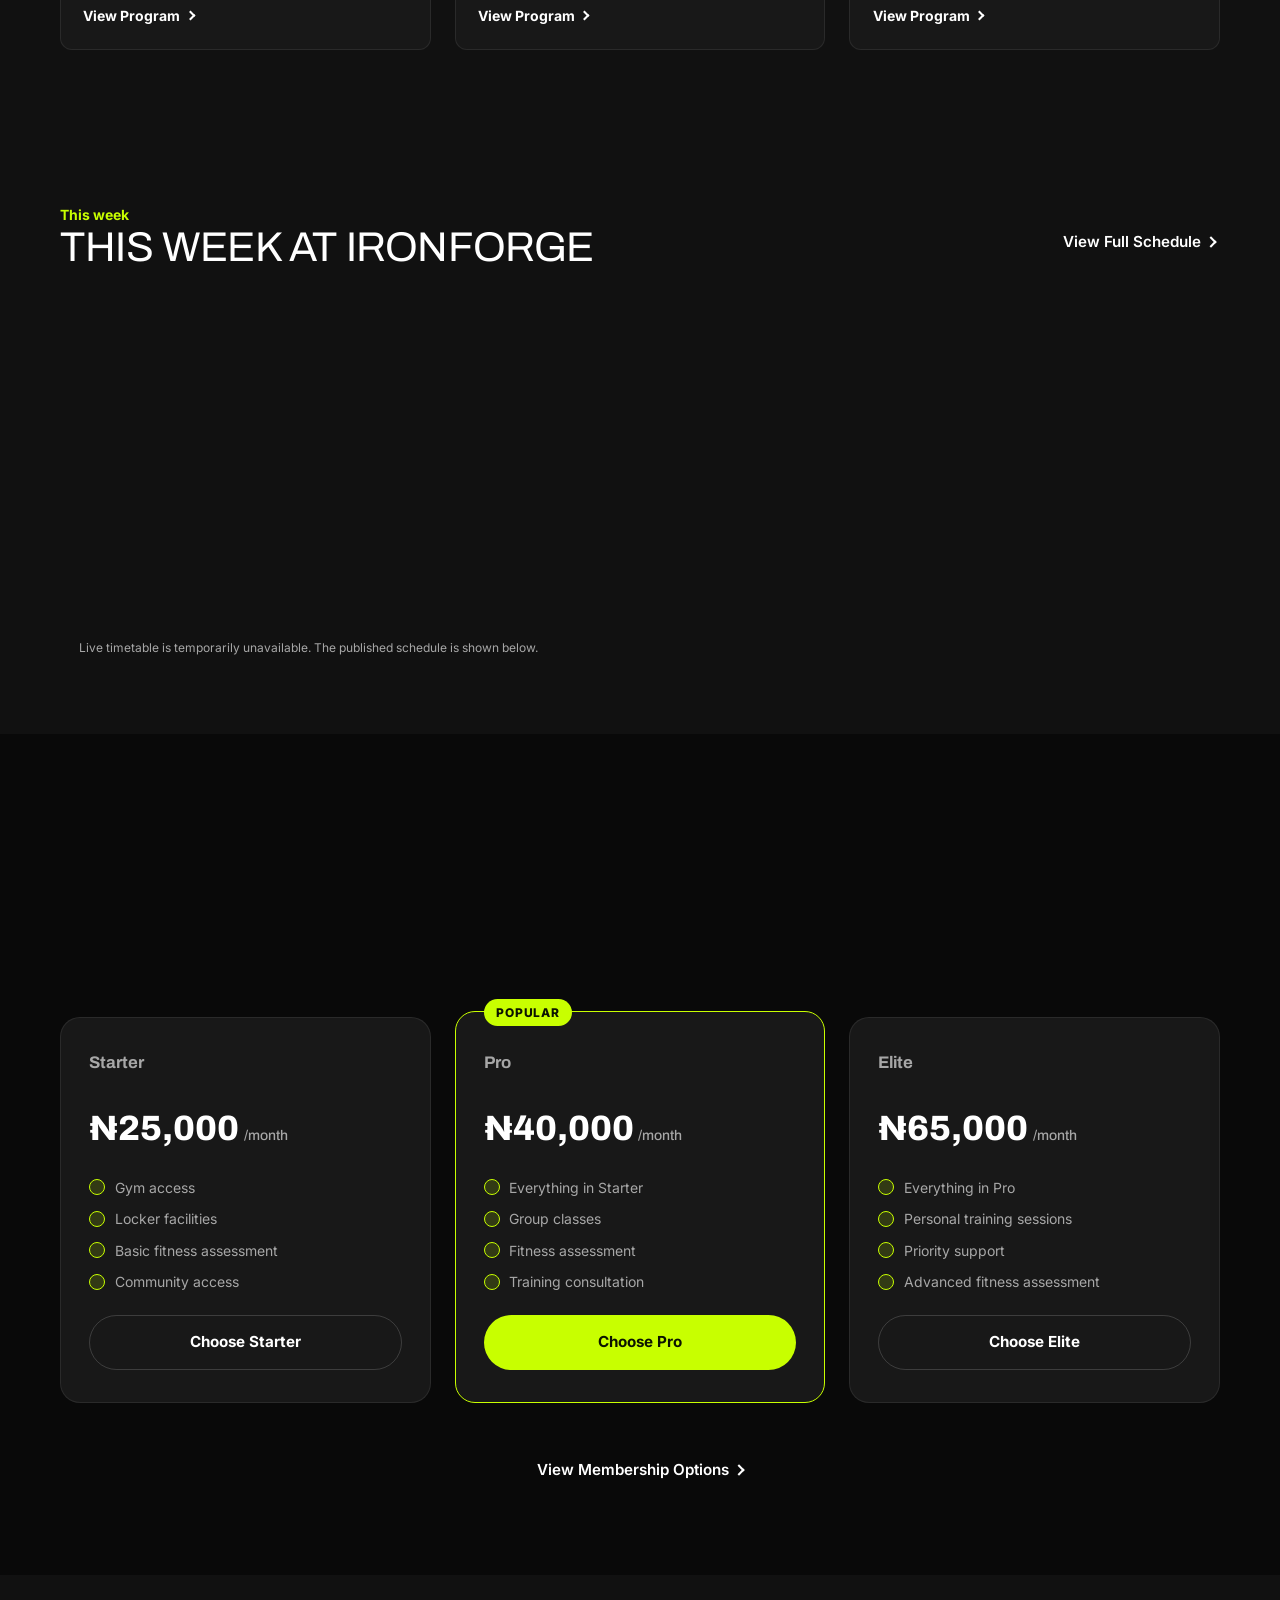
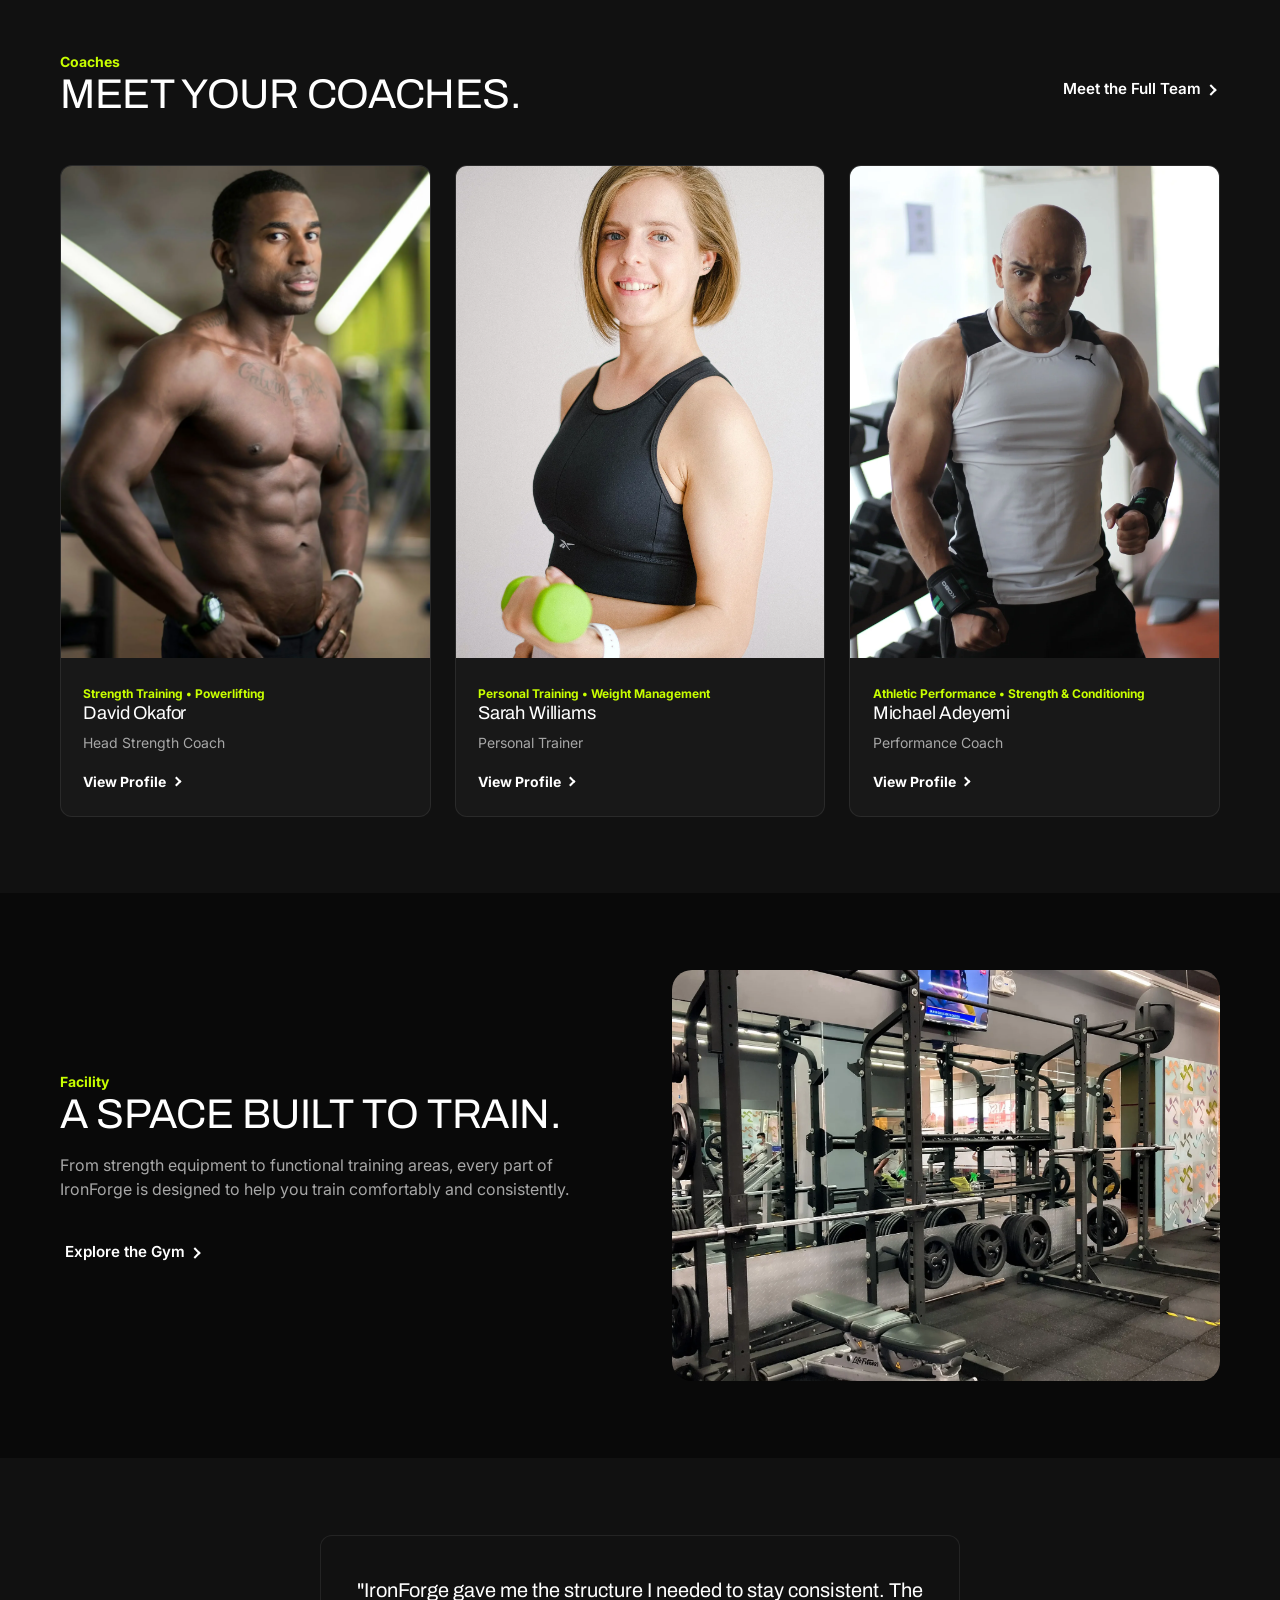
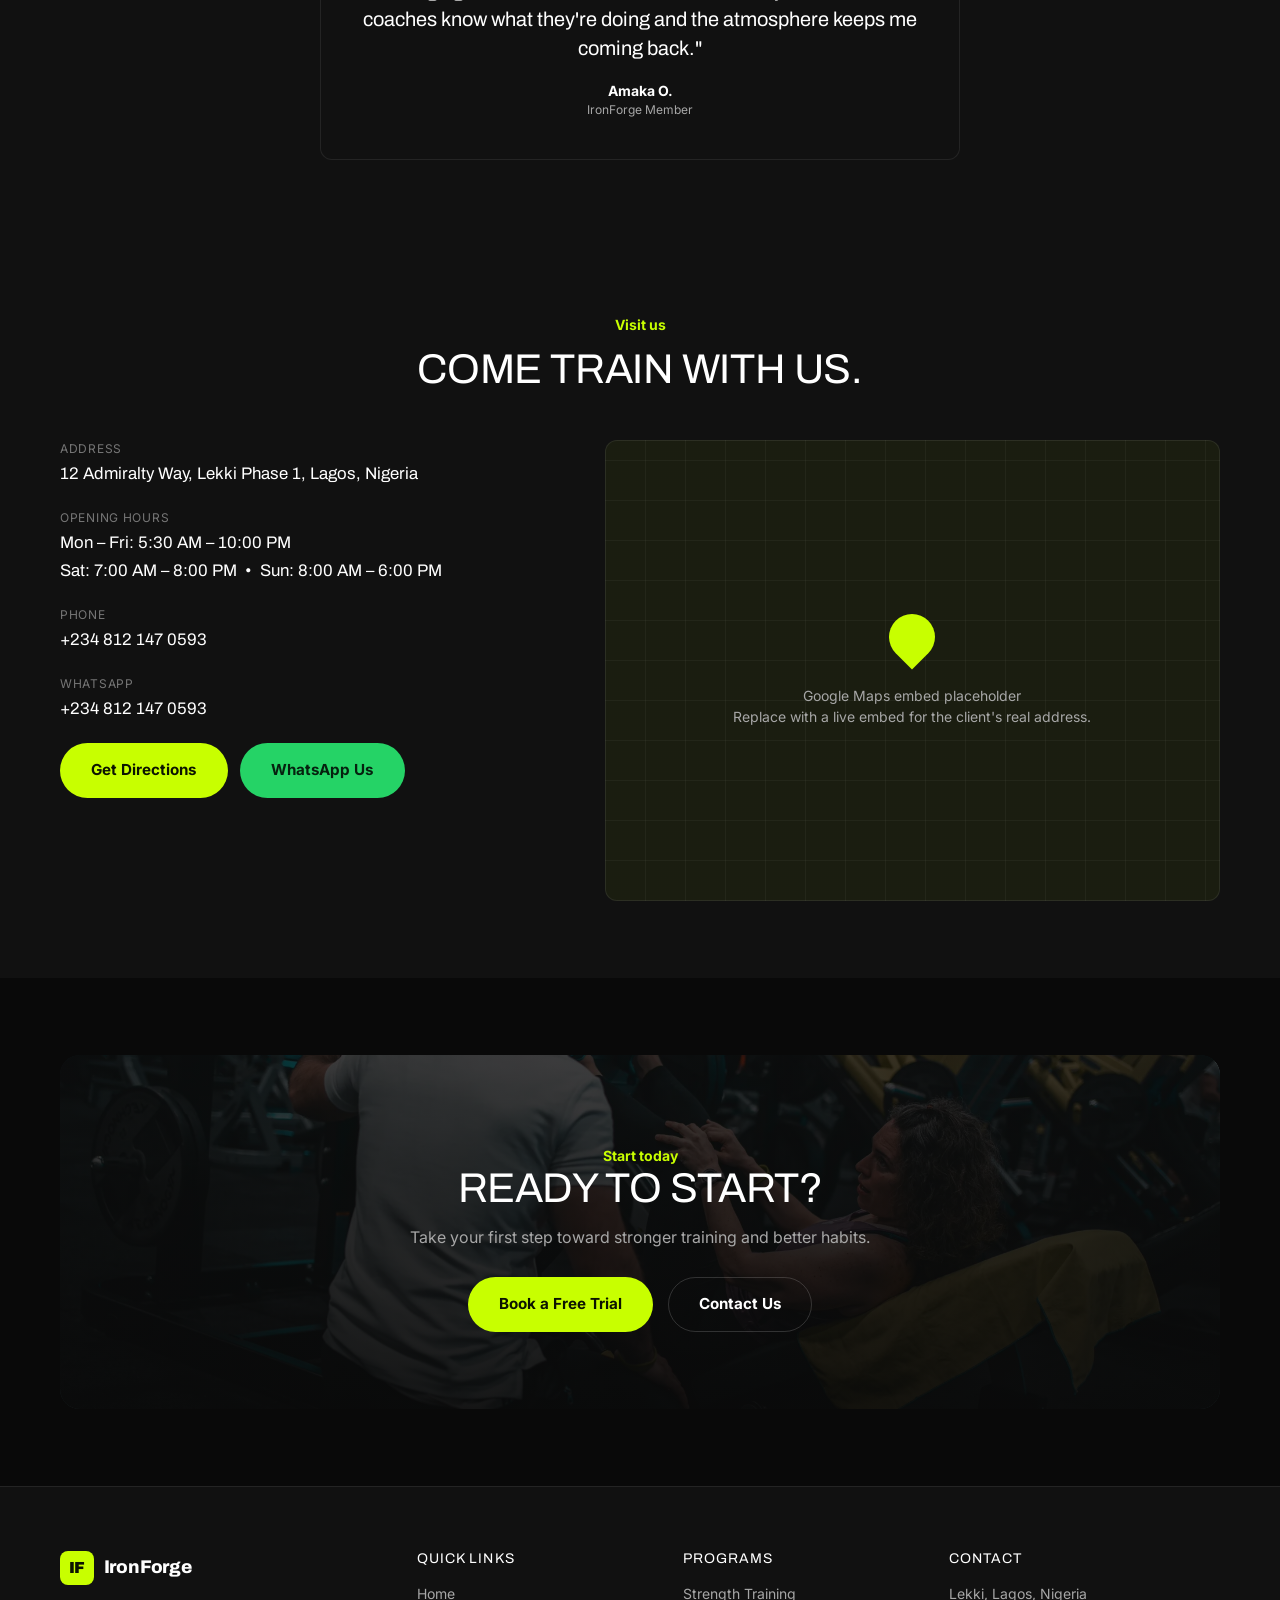
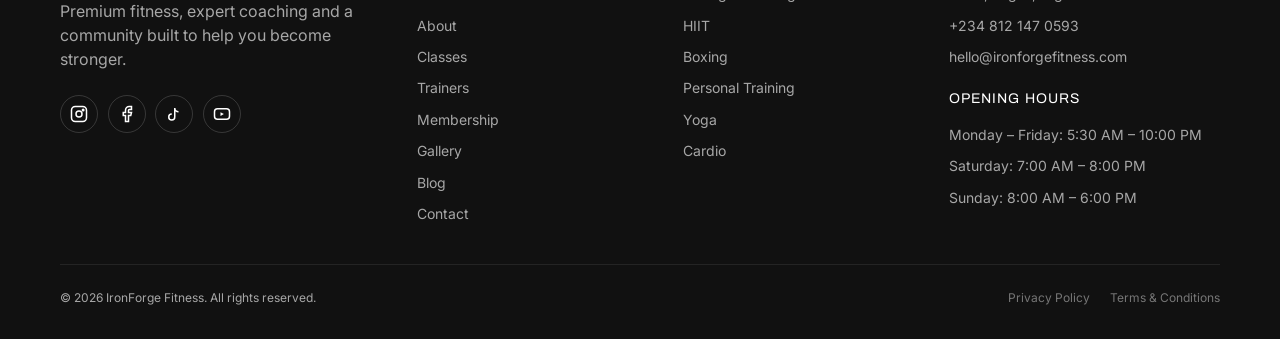
==== commit a3d9fa66: "Complete Version 2 Stage 5 integration" ====
--- a/index.html
+++ b/index.html
@@ -55,7 +55,7 @@
     <div class="announcement">
       <div class="container announcement__inner">
         <span>NEW MEMBERS — BOOK YOUR FREE FITNESS CONSULTATION</span>
-        <a class="announcement__cta" href="contact.html">Get Started</a>
+        <a class="announcement__cta" href="contact.html" data-v2-intake="free_trial">Get Started</a>
       </div>
     </div>
 
--- a/css/layout.css
+++ b/css/layout.css
@@ -176,44 +176,29 @@
   transform: translateY(-7px) rotate(-45deg);
 }
 
-/* ---- Mobile menu panel (right-side slide-in, ~half screen) ---- */
+/* ---- Mobile menu panel ---- */
 .mobile-menu {
   position: fixed;
-  top: 0;
-  right: 0;
-  bottom: 0;
+  inset: 0;
   z-index: var(--z-menu);
-  width: clamp(220px, 50vw, 360px);
-  max-width: 100%;
-  height: 100vh;
-  height: 100dvh;
   background: var(--color-bg);
-  border-left: 1px solid var(--color-border-strong);
-  padding: 1rem 1rem 1.5rem;
+  padding: 1.25rem var(--container-pad) 2rem;
   transform: translateX(100%);
-  visibility: hidden;
-  transition: transform var(--transition-slow), visibility 0s linear var(--transition-slow);
-  display: flex;
-  flex-direction: column;
-  overflow-x: hidden;
+  transition: transform var(--transition-slow);
+  display: flex;
+  flex-direction: column;
   overflow-y: auto;
-  overscroll-behavior: contain;
 }
 .mobile-menu.is-open {
   transform: translateX(0);
-  visibility: visible;
-  transition-delay: 0s;
-  box-shadow: -16px 0 40px rgba(0, 0, 0, 0.55);
 }
 .mobile-menu__top {
   display: flex;
   align-items: center;
   justify-content: space-between;
-  gap: 0.5rem;
-  margin-bottom: 1.25rem;
+  margin-bottom: 2rem;
 }
 .mobile-menu__close {
-  flex-shrink: 0;
   width: 42px;
   height: 42px;
   border-radius: var(--radius-sm);
@@ -224,14 +209,14 @@
 .mobile-menu__list {
   display: flex;
   flex-direction: column;
-  gap: 0;
-  margin-bottom: 1.5rem;
+  gap: 0.25rem;
+  margin-bottom: 2rem;
 }
 .mobile-menu__link {
   display: block;
-  padding: 0.75rem 0.25rem; /* ~50px tap height at 1.1rem type */
+  padding: 0.9rem 0.25rem;
   font-family: var(--font-display);
-  font-size: 1.1rem;
+  font-size: 1.6rem;
   font-weight: 700;
   border-bottom: 1px solid var(--color-border);
   color: var(--color-text);
@@ -243,43 +228,14 @@
   margin-top: auto;
   display: flex;
   flex-direction: column;
-  gap: 0.6rem;
-}
-/* Buttons: tighter padding + allowed to wrap so they fit the narrower panel */
-.mobile-menu__actions .btn {
-  padding: 0.8rem 0.75rem;
-  font-size: 0.9rem;
-  white-space: normal;
-  text-align: center;
+  gap: 0.75rem;
 }
 .mobile-menu__contact {
   color: var(--color-muted);
   font-size: var(--fs-small);
 }
-.mobile-menu__contact a {
-  display: block;
-  white-space: nowrap;
-}
 body.menu-open {
   overflow: hidden;
-}
-
-/* Dimmed backdrop behind the panel (clicking it closes the menu) */
-@media (max-width: 959.98px) {
-  body::after {
-    content: "";
-    position: fixed;
-    inset: 0;
-    z-index: calc(var(--z-menu) - 1);
-    background: rgba(0, 0, 0, 0.6);
-    opacity: 0;
-    pointer-events: none;
-    transition: opacity var(--transition-slow);
-  }
-  body.menu-open::after {
-    opacity: 1;
-    pointer-events: auto;
-  }
 }
 
 @media (min-width: 960px) {
--- a/css/pages.css
+++ b/css/pages.css
@@ -1,9 +1,7 @@
 /* ==========================================================================
    PAGES — page-specific layout (home hero, about, detail pages, contact, 404)
    ========================================================================== */
-* {
-  -webkit-tap-highlight-color: transparent;
-}
+
 /* ---- Home hero ---- */
 .hero {
   position: relative;
--- a/css/responsive.css
+++ b/css/responsive.css
@@ -192,34 +192,3 @@
     font-size: 2.25rem;
   }
 }
-
-/* ==========================================================================
-   SECTION HEADINGS (SPLIT) — MOBILE
-   Desktop/tablet keep the row layout from layout.css (.section-head--split).
-   On phones, stack and center the heading block and its CTA. Applies to
-   every page that uses .section-head--split.
-   ========================================================================== */
-
-@media (max-width: 639px) {
-
-  .section-head--split {
-    flex-direction: column;
-    align-items: center;
-    justify-content: center;
-    text-align: center;
-    gap: 1.25rem;
-  }
-
-  .section-head--split > div {
-    width: 100%;
-  }
-
-  /* Centers supporting copy that has its own max-width (e.g. 50ch) */
-  .section-head--split > div > p {
-    margin-inline: auto;
-  }
-
-  .section-head--split .btn {
-    align-self: center;
-  }
-}
